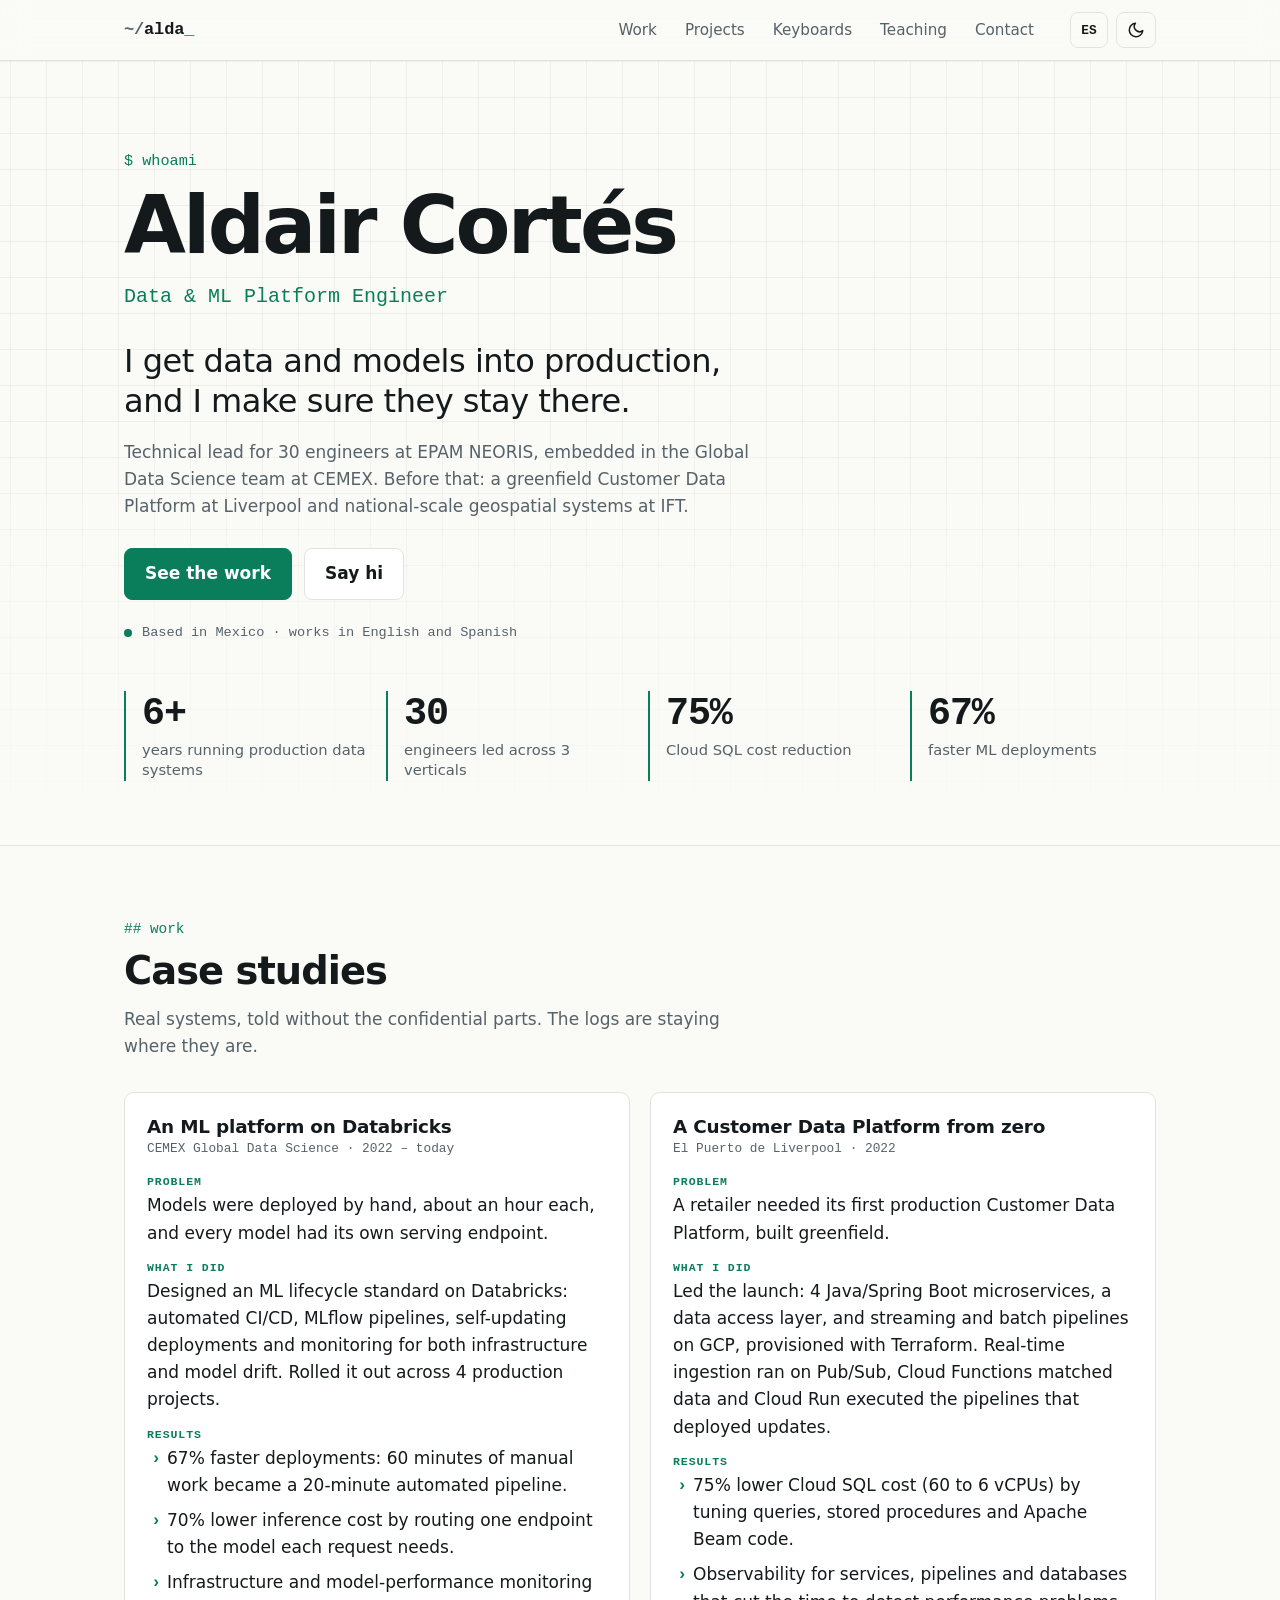
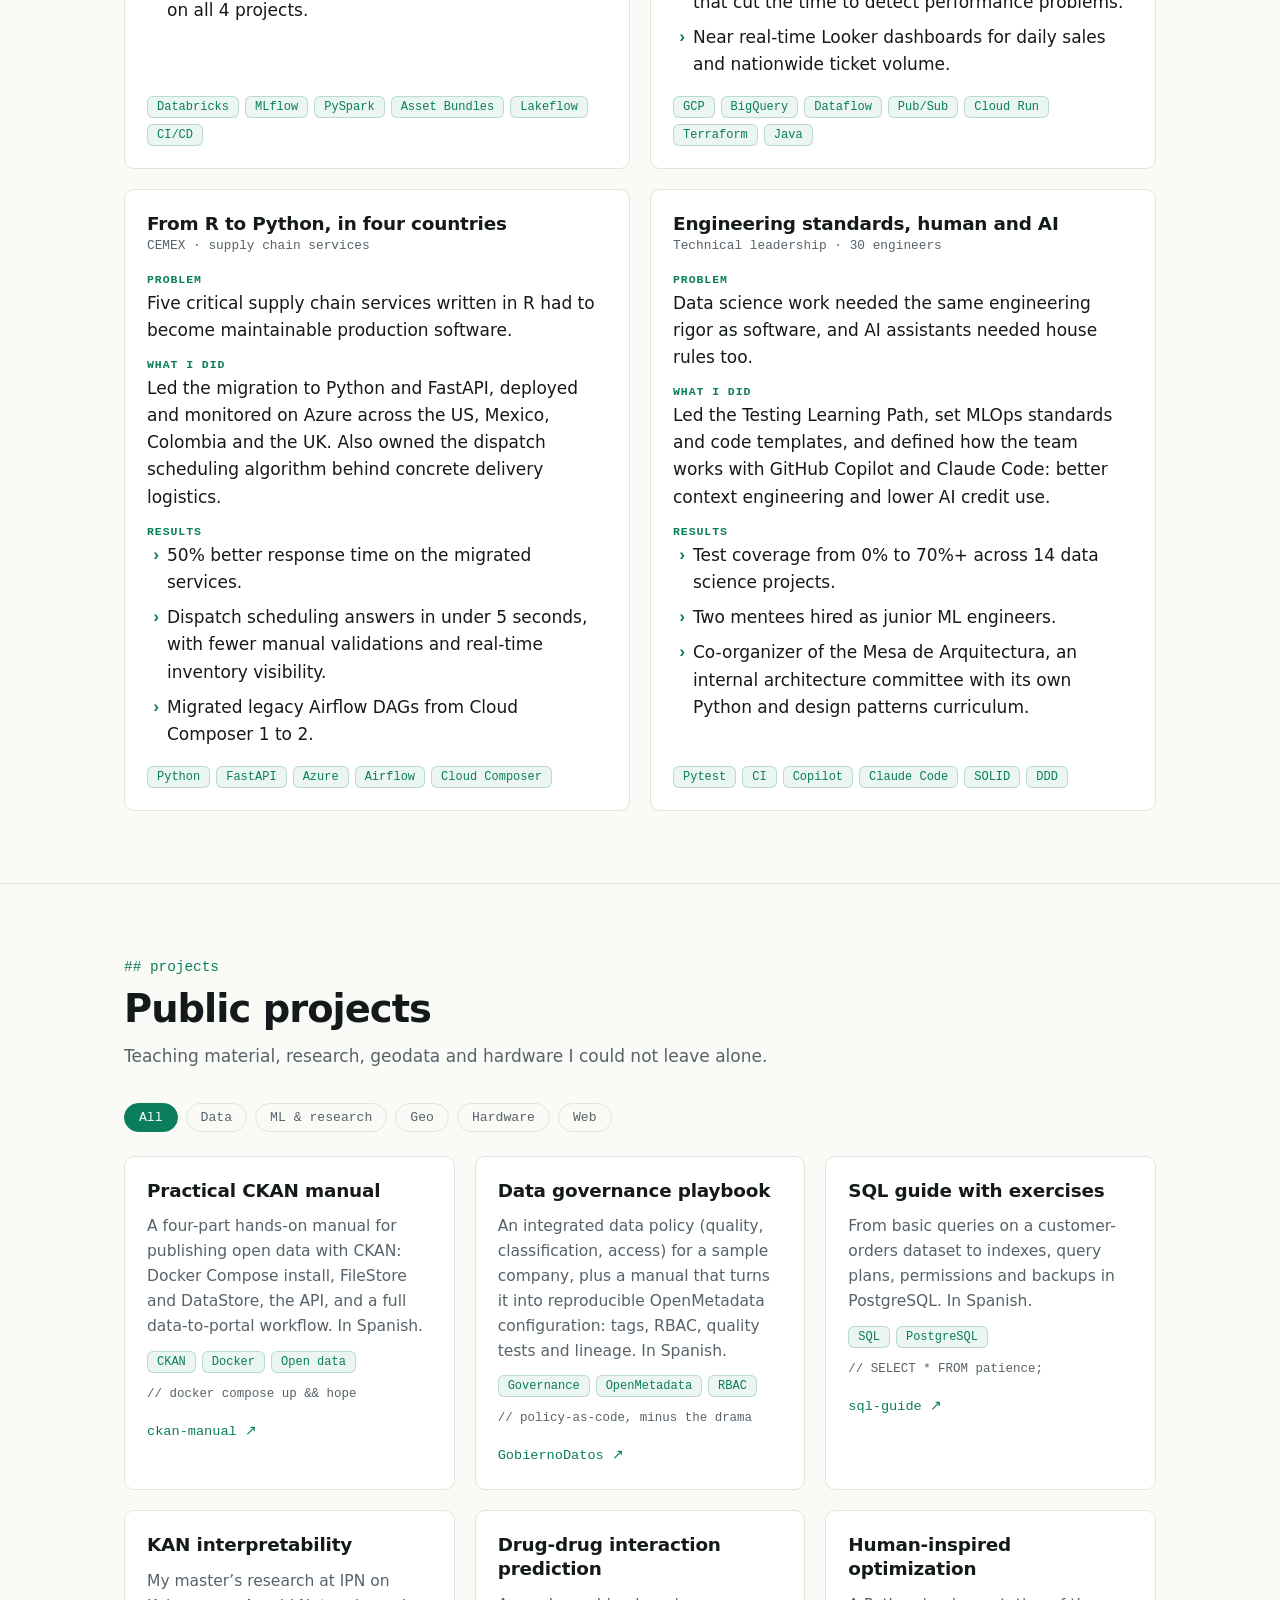
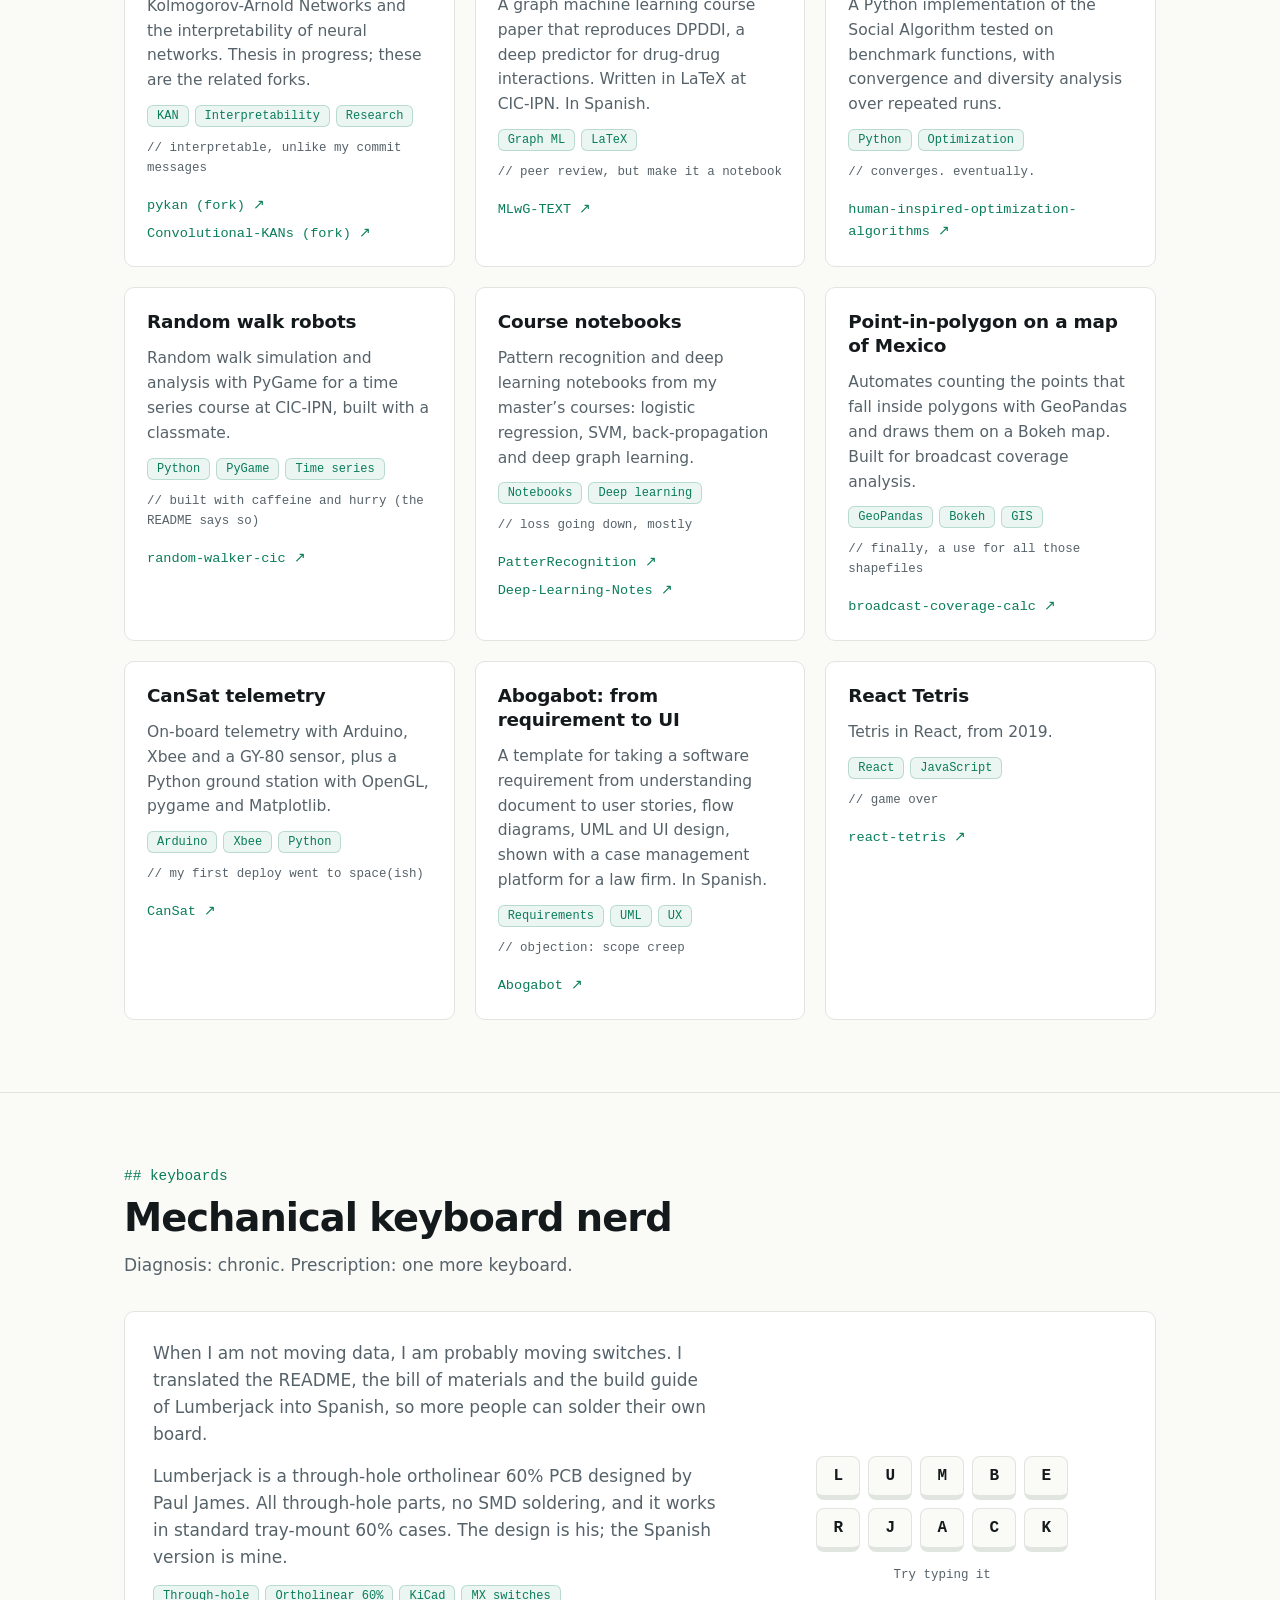
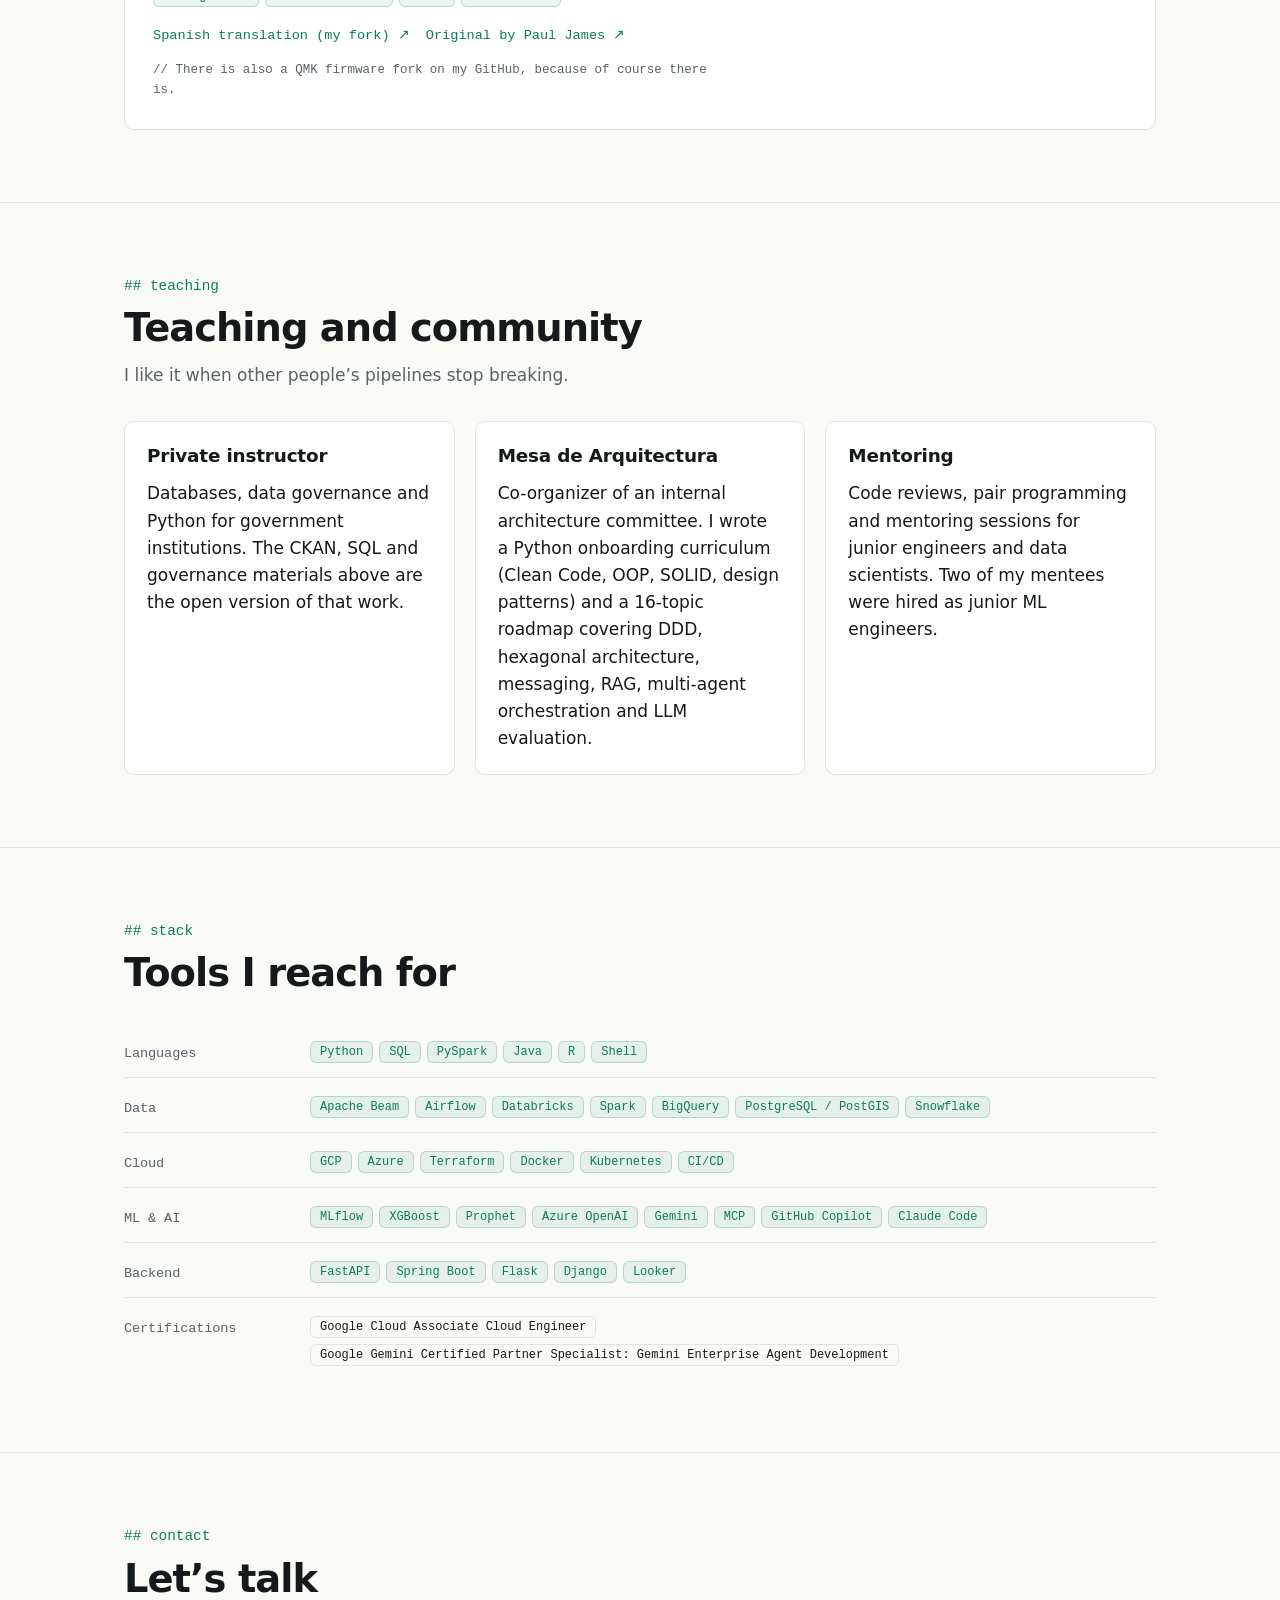
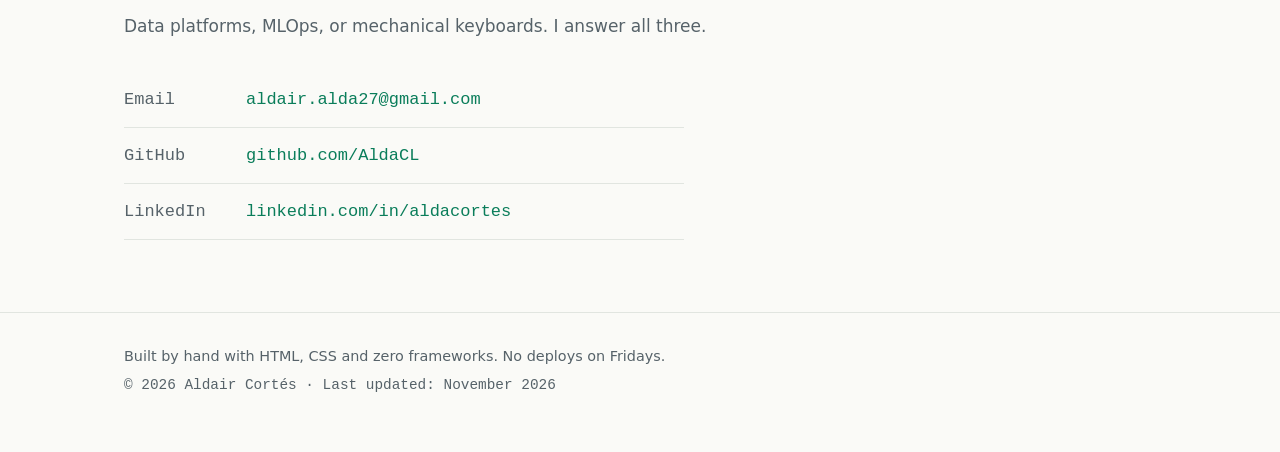
==== index.html @ d48ae384 "Add bilingual personal site (design A: clean terminal) Static EN/ES site generated by a zero-depende" ====
<!doctype html>
<html lang="en" data-theme="dark">
<head>
<meta charset="utf-8">
<meta name="viewport" content="width=device-width, initial-scale=1">
<title>Aldair Cortés — Data &amp; ML Platform Engineer</title>
<meta name="description" content="Data and ML platform engineer. Technical lead for 30 engineers. I build data pipelines and ML systems on GCP, Azure and Databricks, and I teach data governance, SQL and Python.">
<link rel="canonical" href="https://aldacl.github.io/">
<link rel="alternate" hreflang="en" href="https://aldacl.github.io/">
<link rel="alternate" hreflang="es" href="https://aldacl.github.io/es/">
<link rel="alternate" hreflang="x-default" href="https://aldacl.github.io/">
<meta property="og:type" content="website">
<meta property="og:title" content="Aldair Cortés — Data &amp; ML Platform Engineer">
<meta property="og:description" content="Data and ML platform engineer. Technical lead for 30 engineers. I build data pipelines and ML systems on GCP, Azure and Databricks, and I teach data governance, SQL and Python.">
<meta property="og:url" content="https://aldacl.github.io/">
<meta property="og:locale" content="en_US">
<meta property="og:locale:alternate" content="es_MX">
<meta name="twitter:card" content="summary">
<meta name="color-scheme" content="dark light">
<link rel="icon" href="assets/favicon.svg" type="image/svg+xml">
<script>(function(){try{var t=localStorage.getItem('theme');if(!t){t=matchMedia('(prefers-color-scheme: light)').matches?'light':'dark';}document.documentElement.setAttribute('data-theme',t);}catch(e){}})();</script>
<script>try{var s=localStorage.getItem('lang');var n=(navigator.languages&&navigator.languages[0])||navigator.language||'';if(!s&&/^es/i.test(n)&&!location.hash){location.replace('es/');}}catch(e){}</script>
<link rel="stylesheet" href="assets/styles.css">
<script type="application/ld+json">{"@context":"https://schema.org","@type":"Person","name":"Aldair Cortés","url":"https://aldacl.github.io/","jobTitle":"Data & ML Platform Engineer","sameAs":["https://github.com/AldaCL","https://linkedin.com/in/aldacortes"],"knowsAbout":["Data engineering","MLOps","Databricks","Google Cloud","Azure","Python","Data governance"]}</script>
</head>
<body>
<a class="skip" href="#main">Skip to content</a>
<header class="site-header">
  <div class="wrap bar">
    <a class="brand" href="#top" aria-label="Aldair Cortés"><span class="brand-path">~/</span>alda<span class="cursor" aria-hidden="true">_</span></a>
    <nav class="nav" aria-label="Main">
      <a href="#work">Work</a>
      <a href="#projects">Projects</a>
      <a href="#keyboards">Keyboards</a>
      <a href="#teaching">Teaching</a>
      <a href="#contact">Contact</a>
    </nav>
    <div class="controls">
      <a class="btn-ghost lang" href="es/" hreflang="es" lang="es" data-lang="es" title="Leer en español">ES</a>
      <button class="btn-ghost theme" type="button" aria-label="Toggle light / dark theme" title="Toggle light / dark theme">
        <svg class="i-sun" viewBox="0 0 24 24" width="18" height="18" aria-hidden="true"><circle cx="12" cy="12" r="4" fill="none" stroke="currentColor" stroke-width="2"/><path d="M12 2v2M12 20v2M4.9 4.9l1.4 1.4M17.7 17.7l1.4 1.4M2 12h2M20 12h2M4.9 19.1l1.4-1.4M17.7 6.3l1.4-1.4" stroke="currentColor" stroke-width="2" stroke-linecap="round"/></svg>
        <svg class="i-moon" viewBox="0 0 24 24" width="18" height="18" aria-hidden="true"><path d="M21 12.8A9 9 0 1 1 11.2 3a7 7 0 0 0 9.8 9.8z" fill="none" stroke="currentColor" stroke-width="2" stroke-linejoin="round"/></svg>
      </button>
    </div>
  </div>
</header>
<main id="main">
<section class="hero" id="top">
  <div class="wrap">
    <p class="kicker mono">$ whoami</p>
    <h1>Aldair Cortés</h1>
    <p class="role mono">Data &amp; ML Platform Engineer</p>
    <p class="lead">I get data and models into production, and I make sure they stay there.</p>
    <p class="sub">Technical lead for 30 engineers at EPAM NEORIS, embedded in the Global Data Science team at CEMEX. Before that: a greenfield Customer Data Platform at Liverpool and national-scale geospatial systems at IFT.</p>
    <div class="cta">
      <a class="btn primary" href="#work">See the work</a>
      <a class="btn" href="#contact">Say hi</a>
    </div>
    <p class="status mono"><span class="dot" aria-hidden="true"></span>Based in Mexico · works in English and Spanish</p>
    <div class="stats">
      <div class="stat"><strong>6+</strong><span>years running production data systems</span></div>
      <div class="stat"><strong>30</strong><span>engineers led across 3 verticals</span></div>
      <div class="stat"><strong>75%</strong><span>Cloud SQL cost reduction</span></div>
      <div class="stat"><strong>67%</strong><span>faster ML deployments</span></div>
    </div>
  </div>
</section>
<section class="section" id="work" aria-labelledby="work-title">
    <div class="wrap">
    <header class="section-head">
      <p class="label mono">## work</p>
      <h2 id="work-title">Case studies</h2>
      <p class="intro">Real systems, told without the confidential parts. The logs are staying where they are.</p>
    </header>
    <div class="grid cases">
      <article class="card case">
        <header><h3>An ML platform on Databricks</h3><p class="meta mono">CEMEX Global Data Science · 2022 – today</p></header>
        <dl>
          <dt>Problem</dt><dd>Models were deployed by hand, about an hour each, and every model had its own serving endpoint.</dd>
          <dt>What I did</dt><dd>Designed an ML lifecycle standard on Databricks: automated CI/CD, MLflow pipelines, self-updating deployments and monitoring for both infrastructure and model drift. Rolled it out across 4 production projects.</dd>
          <dt>Results</dt>
          <dd><ul class="results"><li>67% faster deployments: 60 minutes of manual work became a 20-minute automated pipeline.</li><li>70% lower inference cost by routing one endpoint to the model each request needs.</li><li>Infrastructure and model-performance monitoring on all 4 projects.</li></ul></dd>
        </dl>
        <ul class="chips "><li>Databricks</li><li>MLflow</li><li>PySpark</li><li>Asset Bundles</li><li>Lakeflow</li><li>CI/CD</li></ul>
      </article>
      <article class="card case">
        <header><h3>A Customer Data Platform from zero</h3><p class="meta mono">El Puerto de Liverpool · 2022</p></header>
        <dl>
          <dt>Problem</dt><dd>A retailer needed its first production Customer Data Platform, built greenfield.</dd>
          <dt>What I did</dt><dd>Led the launch: 4 Java/Spring Boot microservices, a data access layer, and streaming and batch pipelines on GCP, provisioned with Terraform. Real-time ingestion ran on Pub/Sub, Cloud Functions matched data and Cloud Run executed the pipelines that deployed updates.</dd>
          <dt>Results</dt>
          <dd><ul class="results"><li>75% lower Cloud SQL cost (60 to 6 vCPUs) by tuning queries, stored procedures and Apache Beam code.</li><li>Observability for services, pipelines and databases that cut the time to detect performance problems.</li><li>Near real-time Looker dashboards for daily sales and nationwide ticket volume.</li></ul></dd>
        </dl>
        <ul class="chips "><li>GCP</li><li>BigQuery</li><li>Dataflow</li><li>Pub/Sub</li><li>Cloud Run</li><li>Terraform</li><li>Java</li></ul>
      </article>
      <article class="card case">
        <header><h3>From R to Python, in four countries</h3><p class="meta mono">CEMEX · supply chain services</p></header>
        <dl>
          <dt>Problem</dt><dd>Five critical supply chain services written in R had to become maintainable production software.</dd>
          <dt>What I did</dt><dd>Led the migration to Python and FastAPI, deployed and monitored on Azure across the US, Mexico, Colombia and the UK. Also owned the dispatch scheduling algorithm behind concrete delivery logistics.</dd>
          <dt>Results</dt>
          <dd><ul class="results"><li>50% better response time on the migrated services.</li><li>Dispatch scheduling answers in under 5 seconds, with fewer manual validations and real-time inventory visibility.</li><li>Migrated legacy Airflow DAGs from Cloud Composer 1 to 2.</li></ul></dd>
        </dl>
        <ul class="chips "><li>Python</li><li>FastAPI</li><li>Azure</li><li>Airflow</li><li>Cloud Composer</li></ul>
      </article>
      <article class="card case">
        <header><h3>Engineering standards, human and AI</h3><p class="meta mono">Technical leadership · 30 engineers</p></header>
        <dl>
          <dt>Problem</dt><dd>Data science work needed the same engineering rigor as software, and AI assistants needed house rules too.</dd>
          <dt>What I did</dt><dd>Led the Testing Learning Path, set MLOps standards and code templates, and defined how the team works with GitHub Copilot and Claude Code: better context engineering and lower AI credit use.</dd>
          <dt>Results</dt>
          <dd><ul class="results"><li>Test coverage from 0% to 70%+ across 14 data science projects.</li><li>Two mentees hired as junior ML engineers.</li><li>Co-organizer of the Mesa de Arquitectura, an internal architecture committee with its own Python and design patterns curriculum.</li></ul></dd>
        </dl>
        <ul class="chips "><li>Pytest</li><li>CI</li><li>Copilot</li><li>Claude Code</li><li>SOLID</li><li>DDD</li></ul>
      </article>
    </div>
    </div>
  </section>
<section class="section" id="projects" aria-labelledby="projects-title">
    <div class="wrap">
    <header class="section-head">
      <p class="label mono">## projects</p>
      <h2 id="projects-title">Public projects</h2>
      <p class="intro">Teaching material, research, geodata and hardware I could not leave alone.</p>
    </header>
    <div class="filters" role="group" aria-label="Filter projects" hidden>
      <button type="button" class="filter" data-filter="all" aria-pressed="true">All</button>
      <button type="button" class="filter" data-filter="data" aria-pressed="false">Data</button>
      <button type="button" class="filter" data-filter="ml" aria-pressed="false">ML &amp; research</button>
      <button type="button" class="filter" data-filter="geo" aria-pressed="false">Geo</button>
      <button type="button" class="filter" data-filter="hw" aria-pressed="false">Hardware</button>
      <button type="button" class="filter" data-filter="web" aria-pressed="false">Web</button>
    </div>
    <div class="grid projects">
      <article class="card project" data-tags="data">
        <h3>Practical CKAN manual</h3>
        <p>A four-part hands-on manual for publishing open data with CKAN: Docker Compose install, FileStore and DataStore, the API, and a full data-to-portal workflow. In Spanish.</p>
        <ul class="chips "><li>CKAN</li><li>Docker</li><li>Open data</li></ul>
        <p class="note mono">// docker compose up &amp;&amp; hope</p>
        <p class="links mono"><a href="https://github.com/AldaCL/ckan-manual" target="_blank" rel="noopener noreferrer">ckan-manual<span aria-hidden="true"> ↗</span></a></p>
      </article>
      <article class="card project" data-tags="data">
        <h3>Data governance playbook</h3>
        <p>An integrated data policy (quality, classification, access) for a sample company, plus a manual that turns it into reproducible OpenMetadata configuration: tags, RBAC, quality tests and lineage. In Spanish.</p>
        <ul class="chips "><li>Governance</li><li>OpenMetadata</li><li>RBAC</li></ul>
        <p class="note mono">// policy-as-code, minus the drama</p>
        <p class="links mono"><a href="https://github.com/AldaCL/GobiernoDatos" target="_blank" rel="noopener noreferrer">GobiernoDatos<span aria-hidden="true"> ↗</span></a></p>
      </article>
      <article class="card project" data-tags="data">
        <h3>SQL guide with exercises</h3>
        <p>From basic queries on a customer-orders dataset to indexes, query plans, permissions and backups in PostgreSQL. In Spanish.</p>
        <ul class="chips "><li>SQL</li><li>PostgreSQL</li></ul>
        <p class="note mono">// SELECT * FROM patience;</p>
        <p class="links mono"><a href="https://github.com/AldaCL/sql-guide" target="_blank" rel="noopener noreferrer">sql-guide<span aria-hidden="true"> ↗</span></a></p>
      </article>
      <article class="card project" data-tags="ml">
        <h3>KAN interpretability</h3>
        <p>My master’s research at IPN on Kolmogorov-Arnold Networks and the interpretability of neural networks. Thesis in progress; these are the related forks.</p>
        <ul class="chips "><li>KAN</li><li>Interpretability</li><li>Research</li></ul>
        <p class="note mono">// interpretable, unlike my commit messages</p>
        <p class="links mono"><a href="https://github.com/AldaCL/pykan" target="_blank" rel="noopener noreferrer">pykan (fork)<span aria-hidden="true"> ↗</span></a><a href="https://github.com/AldaCL/Convolutional-KANs" target="_blank" rel="noopener noreferrer">Convolutional-KANs (fork)<span aria-hidden="true"> ↗</span></a></p>
      </article>
      <article class="card project" data-tags="ml">
        <h3>Drug-drug interaction prediction</h3>
        <p>A graph machine learning course paper that reproduces DPDDI, a deep predictor for drug-drug interactions. Written in LaTeX at CIC-IPN. In Spanish.</p>
        <ul class="chips "><li>Graph ML</li><li>LaTeX</li></ul>
        <p class="note mono">// peer review, but make it a notebook</p>
        <p class="links mono"><a href="https://github.com/AldaCL/MLwG-TEXT" target="_blank" rel="noopener noreferrer">MLwG-TEXT<span aria-hidden="true"> ↗</span></a></p>
      </article>
      <article class="card project" data-tags="ml">
        <h3>Human-inspired optimization</h3>
        <p>A Python implementation of the Social Algorithm tested on benchmark functions, with convergence and diversity analysis over repeated runs.</p>
        <ul class="chips "><li>Python</li><li>Optimization</li></ul>
        <p class="note mono">// converges. eventually.</p>
        <p class="links mono"><a href="https://github.com/AldaCL/human-inspired-optimization-algorithms" target="_blank" rel="noopener noreferrer">human-inspired-optimization-algorithms<span aria-hidden="true"> ↗</span></a></p>
      </article>
      <article class="card project" data-tags="ml">
        <h3>Random walk robots</h3>
        <p>Random walk simulation and analysis with PyGame for a time series course at CIC-IPN, built with a classmate.</p>
        <ul class="chips "><li>Python</li><li>PyGame</li><li>Time series</li></ul>
        <p class="note mono">// built with caffeine and hurry (the README says so)</p>
        <p class="links mono"><a href="https://github.com/AldaCL/random-walker-cic" target="_blank" rel="noopener noreferrer">random-walker-cic<span aria-hidden="true"> ↗</span></a></p>
      </article>
      <article class="card project" data-tags="ml">
        <h3>Course notebooks</h3>
        <p>Pattern recognition and deep learning notebooks from my master’s courses: logistic regression, SVM, back-propagation and deep graph learning.</p>
        <ul class="chips "><li>Notebooks</li><li>Deep learning</li></ul>
        <p class="note mono">// loss going down, mostly</p>
        <p class="links mono"><a href="https://github.com/AldaCL/PatterRecognition" target="_blank" rel="noopener noreferrer">PatterRecognition<span aria-hidden="true"> ↗</span></a><a href="https://github.com/AldaCL/Deep-Learning-Notes" target="_blank" rel="noopener noreferrer">Deep-Learning-Notes<span aria-hidden="true"> ↗</span></a></p>
      </article>
      <article class="card project" data-tags="geo">
        <h3>Point-in-polygon on a map of Mexico</h3>
        <p>Automates counting the points that fall inside polygons with GeoPandas and draws them on a Bokeh map. Built for broadcast coverage analysis.</p>
        <ul class="chips "><li>GeoPandas</li><li>Bokeh</li><li>GIS</li></ul>
        <p class="note mono">// finally, a use for all those shapefiles</p>
        <p class="links mono"><a href="https://github.com/AldaCL/broadcast-coverage-calc" target="_blank" rel="noopener noreferrer">broadcast-coverage-calc<span aria-hidden="true"> ↗</span></a></p>
      </article>
      <article class="card project" data-tags="hw">
        <h3>CanSat telemetry</h3>
        <p>On-board telemetry with Arduino, Xbee and a GY-80 sensor, plus a Python ground station with OpenGL, pygame and Matplotlib.</p>
        <ul class="chips "><li>Arduino</li><li>Xbee</li><li>Python</li></ul>
        <p class="note mono">// my first deploy went to space(ish)</p>
        <p class="links mono"><a href="https://github.com/AldaCL/CanSat" target="_blank" rel="noopener noreferrer">CanSat<span aria-hidden="true"> ↗</span></a></p>
      </article>
      <article class="card project" data-tags="web">
        <h3>Abogabot: from requirement to UI</h3>
        <p>A template for taking a software requirement from understanding document to user stories, flow diagrams, UML and UI design, shown with a case management platform for a law firm. In Spanish.</p>
        <ul class="chips "><li>Requirements</li><li>UML</li><li>UX</li></ul>
        <p class="note mono">// objection: scope creep</p>
        <p class="links mono"><a href="https://github.com/AldaCL/Abogabot" target="_blank" rel="noopener noreferrer">Abogabot<span aria-hidden="true"> ↗</span></a></p>
      </article>
      <article class="card project" data-tags="web">
        <h3>React Tetris</h3>
        <p>Tetris in React, from 2019.</p>
        <ul class="chips "><li>React</li><li>JavaScript</li></ul>
        <p class="note mono">// game over</p>
        <p class="links mono"><a href="https://github.com/AldaCL/react-tetris" target="_blank" rel="noopener noreferrer">react-tetris<span aria-hidden="true"> ↗</span></a></p>
      </article>
    </div>
    </div>
  </section>
<section class="section" id="keyboards" aria-labelledby="keyboards-title">
    <div class="wrap">
    <header class="section-head">
      <p class="label mono">## keyboards</p>
      <h2 id="keyboards-title">Mechanical keyboard nerd</h2>
      <p class="intro">Diagnosis: chronic. Prescription: one more keyboard.</p>
    </header>
    <div class="card kb">
      <div class="kb-text">
        <p>When I am not moving data, I am probably moving switches. I translated the README, the bill of materials and the build guide of Lumberjack into Spanish, so more people can solder their own board.</p>
        <p>Lumberjack is a through-hole ortholinear 60% PCB designed by Paul James. All through-hole parts, no SMD soldering, and it works in standard tray-mount 60% cases. The design is his; the Spanish version is mine.</p>
        <ul class="chips "><li>Through-hole</li><li>Ortholinear 60%</li><li>KiCad</li><li>MX switches</li></ul>
        <p class="links mono"><a href="https://github.com/AldaCL/lumberjack-keyboard" target="_blank" rel="noopener noreferrer">Spanish translation (my fork)<span aria-hidden="true"> ↗</span></a><a href="https://github.com/peej/lumberjack-keyboard" target="_blank" rel="noopener noreferrer">Original by Paul James<span aria-hidden="true"> ↗</span></a></p>
        <p class="note mono">// There is also a QMK firmware fork on my GitHub, because of course there is.</p>
      </div>
      <div class="kb-keys" aria-hidden="true">
        <div class="keycaps"><span class="keycap" data-key="L">L</span><span class="keycap" data-key="U">U</span><span class="keycap" data-key="M">M</span><span class="keycap" data-key="B">B</span><span class="keycap" data-key="E">E</span><span class="keycap" data-key="R">R</span><span class="keycap" data-key="J">J</span><span class="keycap" data-key="A">A</span><span class="keycap" data-key="C">C</span><span class="keycap" data-key="K">K</span></div>
        <p class="hint mono">Try typing it</p>
      </div>
    </div>
    </div>
  </section>
<section class="section" id="teaching" aria-labelledby="teaching-title">
    <div class="wrap">
    <header class="section-head">
      <p class="label mono">## teaching</p>
      <h2 id="teaching-title">Teaching and community</h2>
      <p class="intro">I like it when other people’s pipelines stop breaking.</p>
    </header>
    <div class="grid three">
      <article class="card"><h3>Private instructor</h3><p>Databases, data governance and Python for government institutions. The CKAN, SQL and governance materials above are the open version of that work.</p></article>
      <article class="card"><h3>Mesa de Arquitectura</h3><p>Co-organizer of an internal architecture committee. I wrote a Python onboarding curriculum (Clean Code, OOP, SOLID, design patterns) and a 16-topic roadmap covering DDD, hexagonal architecture, messaging, RAG, multi-agent orchestration and LLM evaluation.</p></article>
      <article class="card"><h3>Mentoring</h3><p>Code reviews, pair programming and mentoring sessions for junior engineers and data scientists. Two of my mentees were hired as junior ML engineers.</p></article>
    </div>
    </div>
  </section>
<section class="section" id="stack" aria-labelledby="stack-title">
    <div class="wrap">
    <header class="section-head">
      <p class="label mono">## stack</p>
      <h2 id="stack-title">Tools I reach for</h2>
    </header>
    <div class="stack">
      <div class="stack-row"><h3 class="mono">Languages</h3><ul class="chips "><li>Python</li><li>SQL</li><li>PySpark</li><li>Java</li><li>R</li><li>Shell</li></ul></div>
      <div class="stack-row"><h3 class="mono">Data</h3><ul class="chips "><li>Apache Beam</li><li>Airflow</li><li>Databricks</li><li>Spark</li><li>BigQuery</li><li>PostgreSQL / PostGIS</li><li>Snowflake</li></ul></div>
      <div class="stack-row"><h3 class="mono">Cloud</h3><ul class="chips "><li>GCP</li><li>Azure</li><li>Terraform</li><li>Docker</li><li>Kubernetes</li><li>CI/CD</li></ul></div>
      <div class="stack-row"><h3 class="mono">ML &amp; AI</h3><ul class="chips "><li>MLflow</li><li>XGBoost</li><li>Prophet</li><li>Azure OpenAI</li><li>Gemini</li><li>MCP</li><li>GitHub Copilot</li><li>Claude Code</li></ul></div>
      <div class="stack-row"><h3 class="mono">Backend</h3><ul class="chips "><li>FastAPI</li><li>Spring Boot</li><li>Flask</li><li>Django</li><li>Looker</li></ul></div>
      <div class="stack-row"><h3 class="mono">Certifications</h3><ul class="chips certs"><li>Google Cloud Associate Cloud Engineer</li><li>Google Gemini Certified Partner Specialist: Gemini Enterprise Agent Development</li></ul></div>
    </div>
    </div>
  </section>
<section class="section contact" id="contact" aria-labelledby="contact-title">
    <div class="wrap">
    <header class="section-head">
      <p class="label mono">## contact</p>
      <h2 id="contact-title">Let’s talk</h2>
      <p class="intro">Data platforms, MLOps, or mechanical keyboards. I answer all three.</p>
    </header>
    <ul class="contact-list mono">
      <li><span>Email</span><a href="mailto:aldair.alda27@gmail.com">aldair.alda27@gmail.com</a></li>
      <li><span>GitHub</span><a href="https://github.com/AldaCL" target="_blank" rel="noopener noreferrer">github.com/AldaCL</a></li>
      <li><span>LinkedIn</span><a href="https://linkedin.com/in/aldacortes" target="_blank" rel="noopener noreferrer">linkedin.com/in/aldacortes</a></li>
    </ul>
    </div>
  </section>
</main>
<footer class="site-footer">
  <div class="wrap">
    <p>Built by hand with HTML, CSS and zero frameworks. No deploys on Fridays.</p>
    <p class="mono">© 2026 Aldair Cortés · Last updated: November 2026</p>
  </div>
</footer>
<script src="assets/main.js" defer></script>
</body>
</html>
---- assets/styles.css ----
/* Design A — clean terminal. System fonts only: no external requests, fast and private. */
:root {
  --mono: ui-monospace, "SF Mono", "JetBrains Mono", Menlo, Consolas, "Liberation Mono", monospace;
  --sans: system-ui, -apple-system, "Segoe UI", Inter, Roboto, "Helvetica Neue", Arial, sans-serif;
  --radius: 10px;
  --maxw: 1080px;
}

:root[data-theme="dark"] {
  --bg: #0b0f10;
  --bg-elev: #11171a;
  --fg: #e7edf0;
  --muted: #93a1a8;
  --line: #1f2a2f;
  --accent: #3ddc97;
  --accent-fg: #06130d;
  --accent-soft: rgba(61, 220, 151, 0.1);
  --grid: rgba(255, 255, 255, 0.035);
  color-scheme: dark;
}

:root[data-theme="light"] {
  --bg: #fafaf7;
  --bg-elev: #ffffff;
  --fg: #14191c;
  --muted: #566269;
  --line: #e1e5e0;
  --accent: #0a7d5a;
  --accent-fg: #ffffff;
  --accent-soft: rgba(10, 125, 90, 0.08);
  --grid: rgba(20, 25, 28, 0.05);
  color-scheme: light;
}

*, *::before, *::after { box-sizing: border-box; }
html { scroll-behavior: smooth; scroll-padding-top: 84px; }
body {
  margin: 0;
  background: var(--bg);
  color: var(--fg);
  font-family: var(--sans);
  font-size: 1.0625rem;
  line-height: 1.6;
  -webkit-font-smoothing: antialiased;
  text-rendering: optimizeLegibility;
}
img, svg { max-width: 100%; }
a { color: inherit; }
.mono { font-family: var(--mono); }
.wrap { width: 100%; max-width: var(--maxw); margin-inline: auto; padding-inline: 24px; }

:focus-visible { outline: 2px solid var(--accent); outline-offset: 3px; border-radius: 4px; }

.skip {
  position: absolute; left: 12px; top: -48px; z-index: 100;
  background: var(--accent); color: var(--accent-fg);
  padding: 8px 14px; border-radius: 6px; font-weight: 600; text-decoration: none;
}
.skip:focus { top: 12px; }

/* Header */
.site-header {
  position: sticky; top: 0; z-index: 50;
  background: color-mix(in srgb, var(--bg) 82%, transparent);
  backdrop-filter: saturate(160%) blur(12px);
  -webkit-backdrop-filter: saturate(160%) blur(12px);
  border-bottom: 1px solid var(--line);
}
.bar { display: flex; align-items: center; gap: 24px; min-height: 60px; flex-wrap: wrap; }
.brand { font-family: var(--mono); font-weight: 700; text-decoration: none; letter-spacing: -0.01em; }
.brand-path { color: var(--muted); }
.cursor { color: var(--accent); animation: blink 1.1s steps(2, start) infinite; }
@keyframes blink { to { visibility: hidden; } }
.nav { display: flex; gap: 4px; margin-left: auto; font-size: 0.95rem; }
.nav a {
  text-decoration: none; color: var(--muted);
  padding: 6px 12px; border-radius: 6px;
}
.nav a:hover { color: var(--fg); background: var(--accent-soft); }
.controls { display: flex; gap: 8px; align-items: center; }
.btn-ghost {
  display: inline-flex; align-items: center; justify-content: center;
  min-width: 38px; height: 36px; padding: 0 10px;
  border: 1px solid var(--line); border-radius: 8px;
  background: transparent; color: var(--fg);
  font: 600 0.8rem var(--mono); text-decoration: none; cursor: pointer;
}
.btn-ghost:hover { border-color: var(--accent); color: var(--accent); }
:root[data-theme="dark"] .i-moon, :root[data-theme="light"] .i-sun { display: none; }

/* Hero */
.hero { position: relative; padding: 88px 0 64px; }
/* The grid lives on a pseudo-element so its fade-out mask never dims the text */
.hero::before {
  content: "";
  position: absolute; inset: 0; z-index: 0; pointer-events: none;
  background-image:
    linear-gradient(var(--grid) 1px, transparent 1px),
    linear-gradient(90deg, var(--grid) 1px, transparent 1px);
  background-size: 36px 36px;
  background-position: center top;
  -webkit-mask-image: linear-gradient(to bottom, #000 40%, transparent 100%);
  mask-image: linear-gradient(to bottom, #000 40%, transparent 100%);
}
.hero .wrap { position: relative; z-index: 1; }
.kicker { color: var(--accent); margin: 0 0 12px; font-size: 0.95rem; }
h1 {
  margin: 0; font-size: clamp(2.8rem, 8vw, 5rem);
  line-height: 1.02; letter-spacing: -0.035em; font-weight: 700;
}
.role { margin: 14px 0 0; color: var(--accent); font-size: clamp(1rem, 2.2vw, 1.25rem); }
.lead {
  margin: 28px 0 0; max-width: 30ch;
  font-size: clamp(1.4rem, 3.2vw, 2rem); line-height: 1.25; letter-spacing: -0.015em; font-weight: 500;
}
.sub { margin: 18px 0 0; max-width: 62ch; color: var(--muted); }
.cta { display: flex; flex-wrap: wrap; gap: 12px; margin-top: 28px; }
.btn {
  display: inline-flex; align-items: center; padding: 11px 20px;
  border: 1px solid var(--line); border-radius: 8px;
  font-weight: 600; text-decoration: none; background: var(--bg-elev);
}
.btn:hover { border-color: var(--accent); }
.btn.primary { background: var(--accent); border-color: var(--accent); color: var(--accent-fg); }
.btn.primary:hover { filter: brightness(1.08); }
.status { margin: 22px 0 0; color: var(--muted); font-size: 0.85rem; display: flex; align-items: center; gap: 10px; }
.dot { width: 8px; height: 8px; border-radius: 50%; background: var(--accent); box-shadow: 0 0 0 0 var(--accent); animation: pulse 2.4s infinite; }
@keyframes pulse { 70% { box-shadow: 0 0 0 8px transparent; } 100% { box-shadow: 0 0 0 0 transparent; } }

.stats { display: grid; grid-template-columns: repeat(4, 1fr); gap: 16px; margin-top: 48px; }
.stat { border-left: 2px solid var(--accent); padding: 2px 0 2px 16px; }
.stat strong { display: block; font: 700 clamp(1.8rem, 4vw, 2.4rem) var(--mono); letter-spacing: -0.03em; line-height: 1.1; }
.stat span { color: var(--muted); font-size: 0.92rem; line-height: 1.35; display: block; margin-top: 4px; }

/* Sections */
.section { padding: 72px 0; border-top: 1px solid var(--line); }
.section-head { margin-bottom: 32px; }
.label { color: var(--accent); font-size: 0.9rem; margin: 0 0 8px; }
h2 { margin: 0; font-size: clamp(1.75rem, 3.6vw, 2.4rem); letter-spacing: -0.025em; line-height: 1.15; }
.intro { margin: 12px 0 0; color: var(--muted); max-width: 60ch; }
h3 { margin: 0; font-size: 1.15rem; letter-spacing: -0.01em; line-height: 1.3; }

.grid { display: grid; gap: 20px; }
.cases { grid-template-columns: repeat(2, 1fr); }
.projects { grid-template-columns: repeat(auto-fill, minmax(300px, 1fr)); }
.three { grid-template-columns: repeat(3, 1fr); }

.card {
  background: var(--bg-elev); border: 1px solid var(--line); border-radius: var(--radius);
  padding: 22px; display: flex; flex-direction: column; gap: 12px;
  transition: border-color 0.15s ease, transform 0.15s ease;
}
.card:hover { border-color: color-mix(in srgb, var(--accent) 60%, var(--line)); }
.card p { margin: 0; }
.meta { color: var(--muted); font-size: 0.8rem; margin: 4px 0 0; }

.case dl { margin: 4px 0 0; display: grid; gap: 4px; }
.case dt { font: 600 0.72rem var(--mono); text-transform: uppercase; letter-spacing: 0.08em; color: var(--accent); margin-top: 10px; }
.case dt:first-child { margin-top: 0; }
.case dd { margin: 0; }
.results { margin: 0; padding: 0; list-style: none; display: grid; gap: 8px; }
.results li { position: relative; padding-left: 20px; }
.results li::before { content: "›"; position: absolute; left: 4px; color: var(--accent); font-family: var(--mono); font-weight: 700; }
.case .chips { margin-top: auto; padding-top: 6px; }

.chips { display: flex; flex-wrap: wrap; gap: 6px; margin: 0; padding: 0; list-style: none; }
.chips li {
  font: 500 0.75rem var(--mono); color: var(--accent);
  background: var(--accent-soft); border: 1px solid color-mix(in srgb, var(--accent) 22%, transparent);
  padding: 3px 9px; border-radius: 6px;
}
.chips.certs li { color: var(--fg); background: transparent; border-color: var(--line); }

.project p:not(.note):not(.links) { color: var(--muted); font-size: 0.97rem; }
.note { font-size: 0.78rem; color: var(--muted); }
.links { display: flex; flex-wrap: wrap; gap: 6px 16px; margin-top: auto; padding-top: 4px; font-size: 0.85rem; }
.links a { color: var(--accent); text-decoration: none; }
.links a:hover { text-decoration: underline; text-underline-offset: 3px; }

.filters { display: flex; flex-wrap: wrap; gap: 8px; margin-bottom: 24px; }
.filters[hidden] { display: none; }
.filter {
  font: 500 0.82rem var(--mono); color: var(--muted); background: transparent;
  border: 1px solid var(--line); border-radius: 999px; padding: 6px 14px; cursor: pointer;
}
.filter:hover { color: var(--fg); border-color: var(--accent); }
.filter[aria-pressed="true"] { background: var(--accent); border-color: var(--accent); color: var(--accent-fg); }
.project[hidden] { display: none; }

/* Keyboards */
.kb { flex-direction: row; gap: 40px; align-items: center; padding: 28px; }
.kb-text { flex: 1 1 56%; display: grid; gap: 14px; }
.kb-text p { color: var(--muted); }
.kb-text .links, .kb-text .note { margin-top: 0; }
.kb-keys { flex: 1 1 36%; display: grid; justify-items: center; gap: 14px; }
.keycaps { display: flex; flex-wrap: wrap; gap: 8px; justify-content: center; max-width: 292px; }
.keycap {
  width: 44px; height: 44px; display: grid; place-items: center;
  font: 700 1rem var(--mono); color: var(--fg);
  background: var(--bg); border: 1px solid var(--line); border-bottom-width: 5px; border-radius: 8px;
  user-select: none; cursor: pointer; transition: transform 0.05s ease, border-bottom-width 0.05s ease;
}
.keycap.pressed {
  transform: translateY(4px); border-bottom-width: 1px;
  background: var(--accent-soft); color: var(--accent); border-color: var(--accent);
}
.hint { color: var(--muted); font-size: 0.78rem; margin: 0; }

/* Stack */
.stack { display: grid; gap: 4px; }
.stack-row { display: grid; grid-template-columns: 170px 1fr; gap: 16px; align-items: start; padding: 14px 0; border-bottom: 1px solid var(--line); }
.stack-row:last-child { border-bottom: 0; }
.stack-row h3 { font-size: 0.85rem; color: var(--muted); font-weight: 500; padding-top: 4px; }

/* Contact */
.contact-list { list-style: none; margin: 0; padding: 0; display: grid; gap: 0; max-width: 560px; }
.contact-list li { display: grid; grid-template-columns: 110px 1fr; gap: 12px; padding: 14px 0; border-bottom: 1px solid var(--line); }
.contact-list span { color: var(--muted); }
.contact-list a { color: var(--accent); text-decoration: none; word-break: break-all; }
.contact-list a:hover { text-decoration: underline; text-underline-offset: 3px; }

/* Footer */
.site-footer { border-top: 1px solid var(--line); padding: 32px 0 48px; color: var(--muted); font-size: 0.9rem; }
.site-footer p { margin: 0 0 6px; }

/* 404 */
.page-404 .wrap { padding-block: 72px; }
.page-404 h1 { font-size: clamp(2rem, 6vw, 3.2rem); }
.page-404 .lead { max-width: 40ch; font-size: 1.2rem; font-weight: 400; color: var(--muted); }
.sep { border: 0; border-top: 1px solid var(--line); margin: 56px 0; }

@media (max-width: 900px) {
  .cases, .three { grid-template-columns: 1fr; }
  .stats { grid-template-columns: repeat(2, 1fr); }
  .kb { flex-direction: column; align-items: stretch; gap: 28px; }
}
@media (max-width: 760px) {
  .bar { gap: 10px 16px; padding-block: 10px; }
  .controls { margin-left: auto; }
  .nav { order: 3; width: 100%; margin-left: -12px; overflow-x: auto; scrollbar-width: none; }
  .nav::-webkit-scrollbar { display: none; }
  .hero { padding-top: 56px; }
  .section { padding: 56px 0; }
  .stack-row { grid-template-columns: 1fr; gap: 8px; }
  .contact-list li { grid-template-columns: 90px 1fr; }
}
@media (prefers-reduced-motion: reduce) {
  html { scroll-behavior: auto; }
  .cursor, .dot { animation: none; }
  .keycap { transition: none; }
}
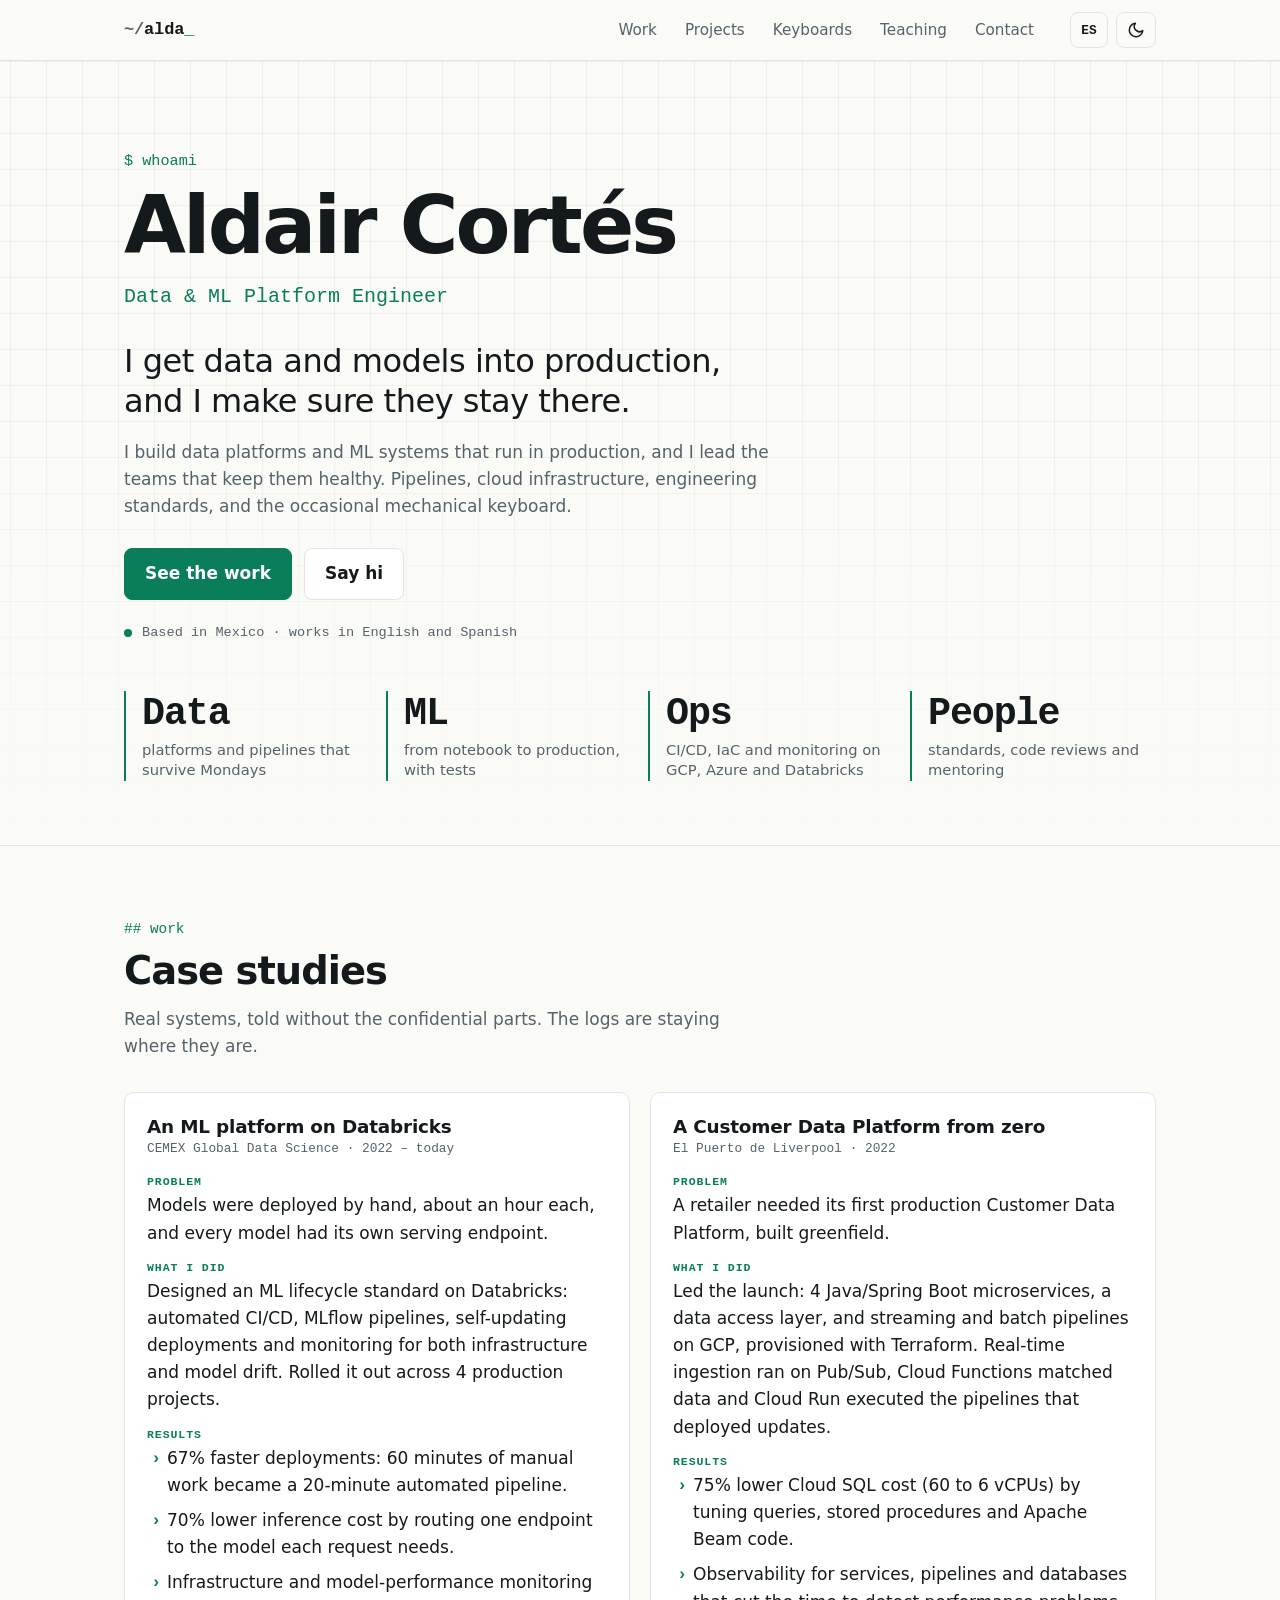
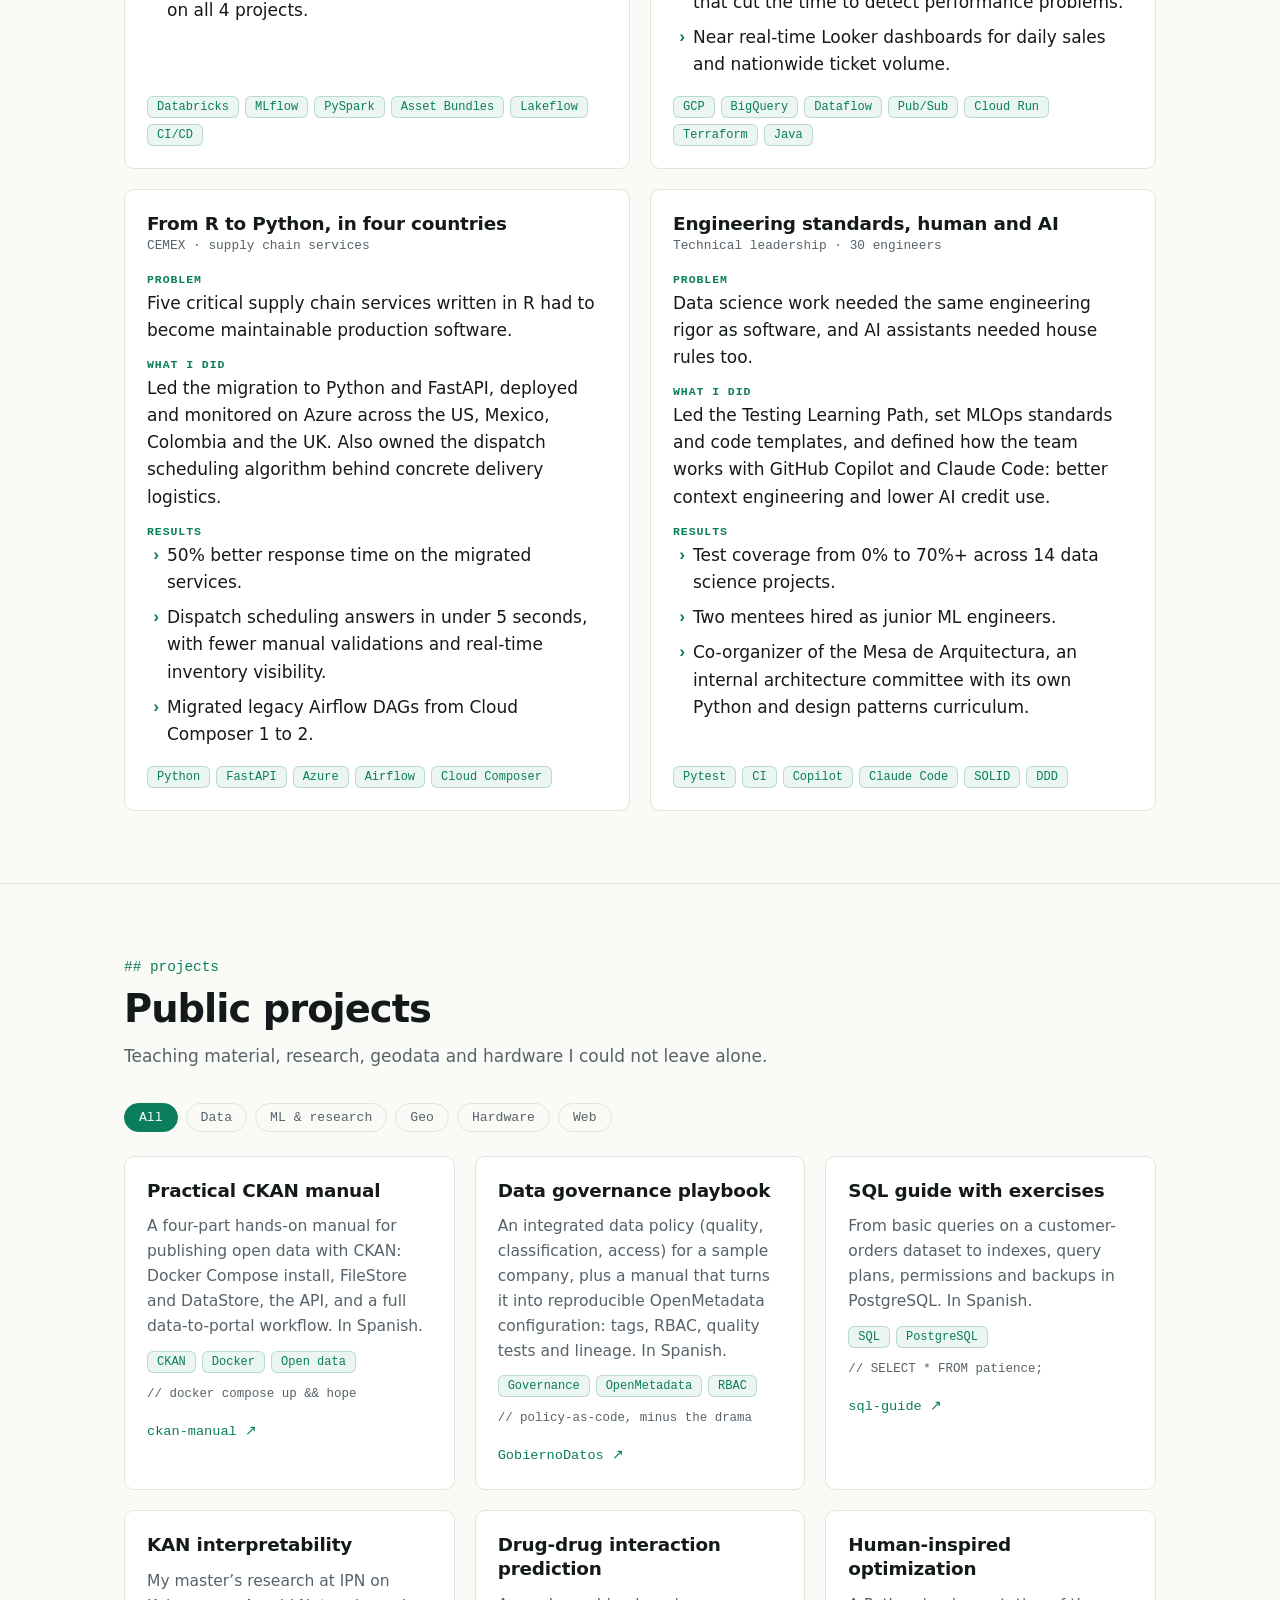
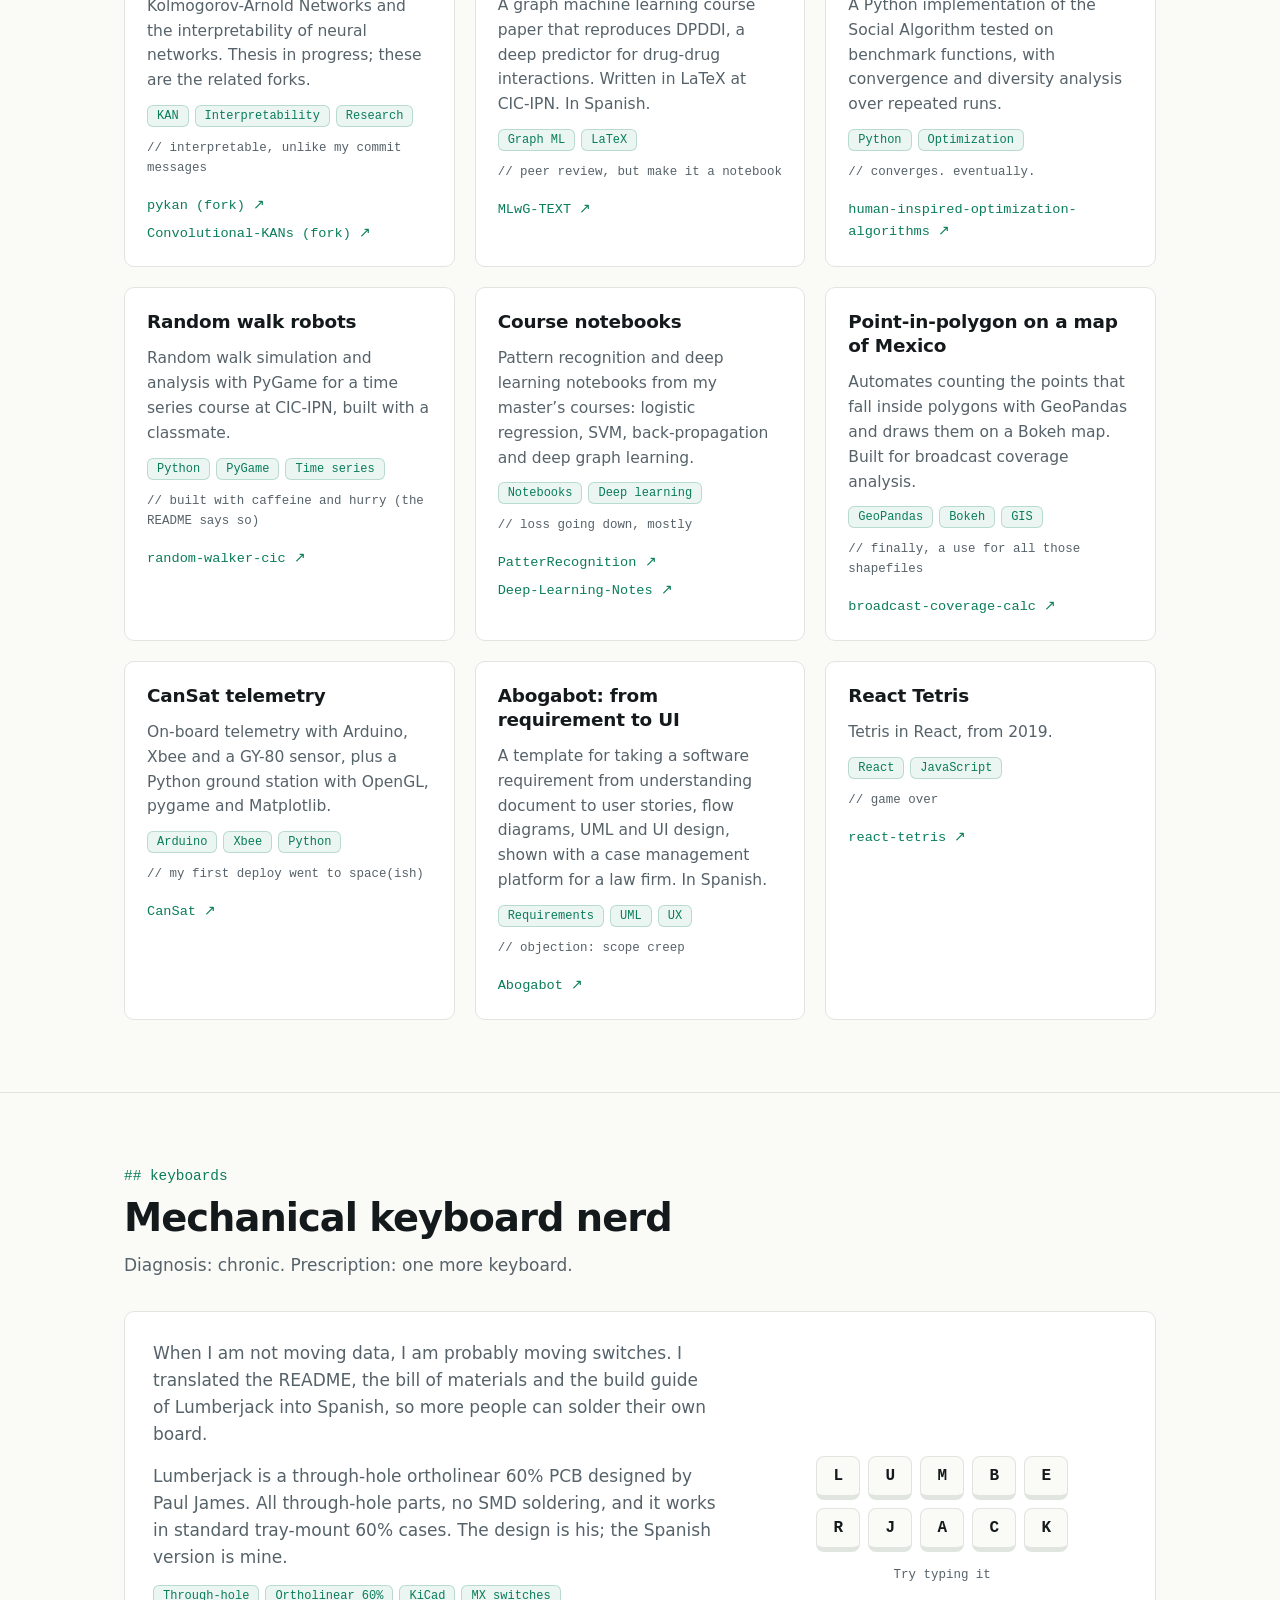
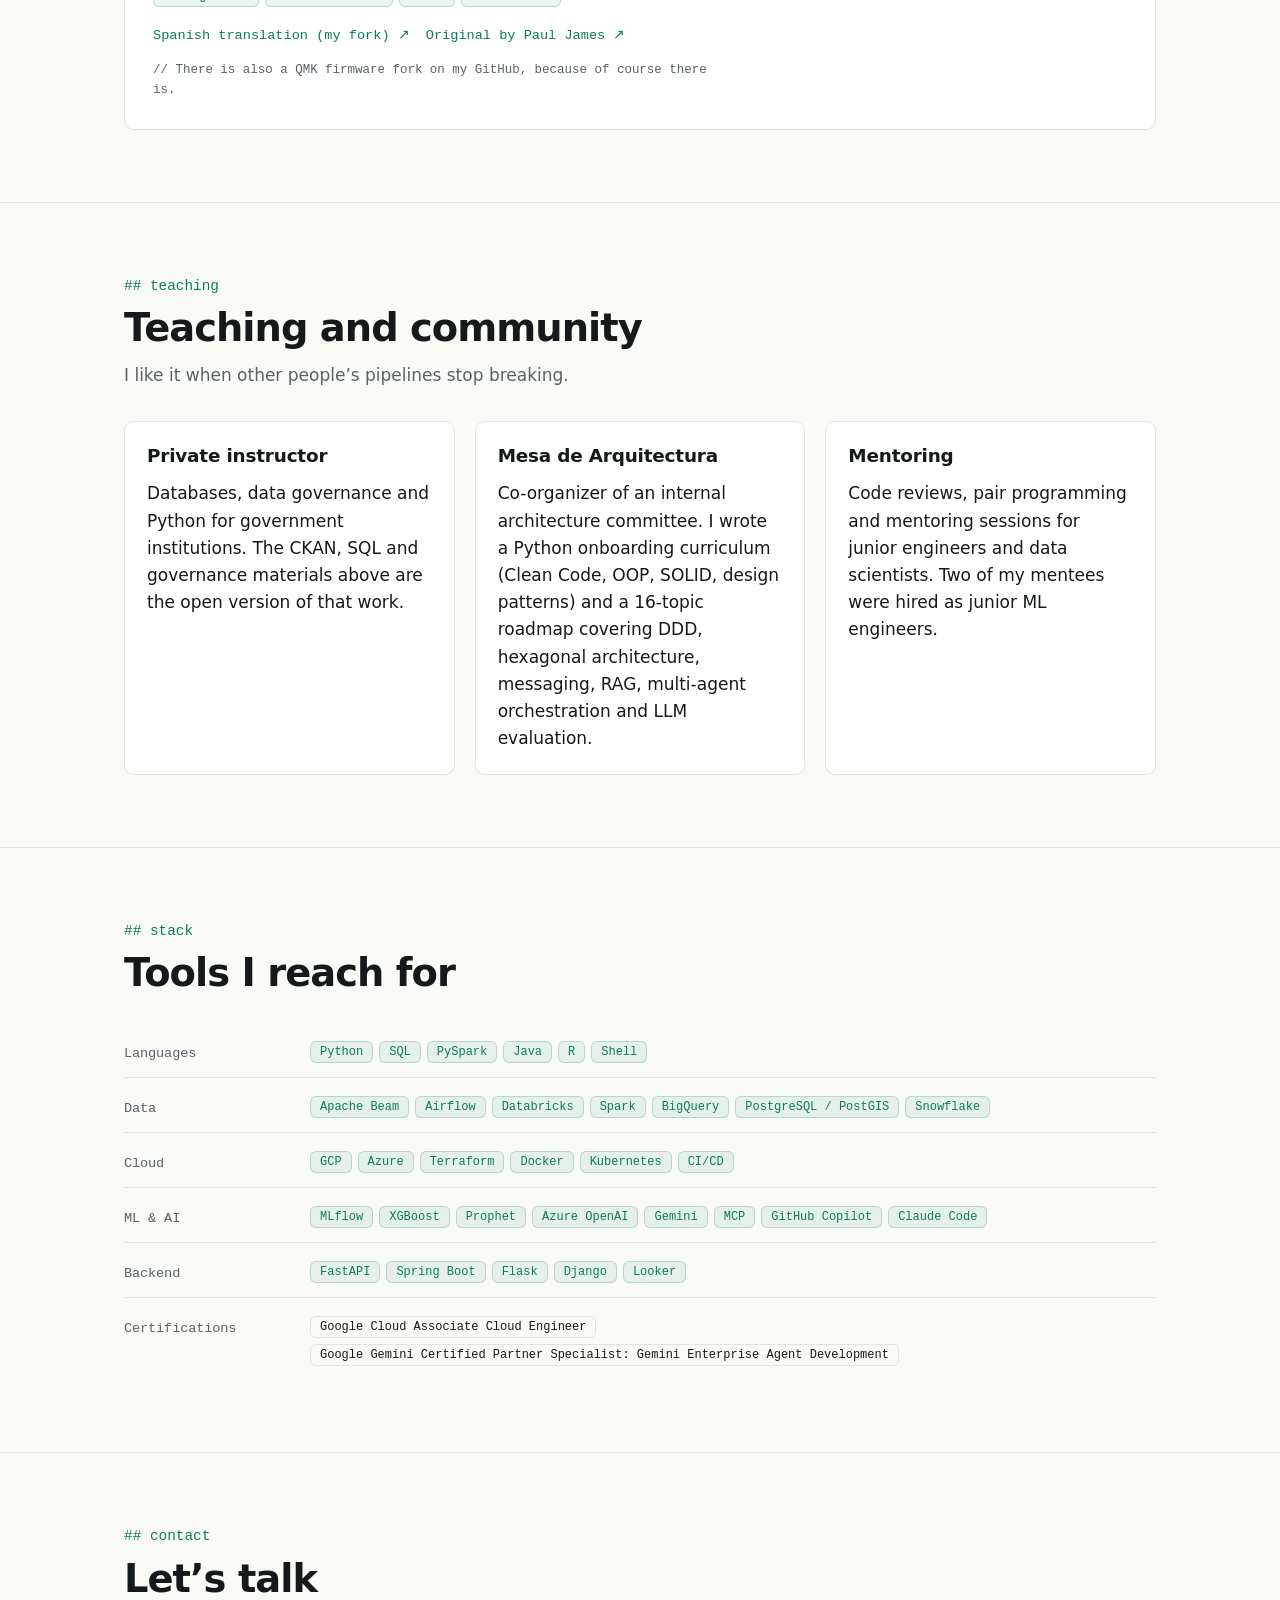
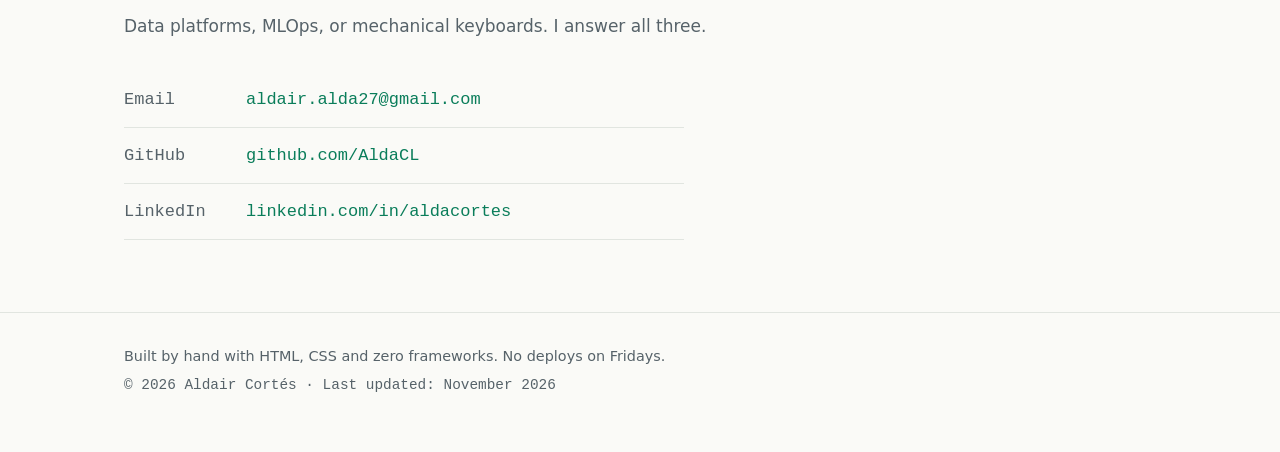
==== commit b9e81a82: "Make English the default language, rework hero copy and stats Remove the Spanish auto-redirect from " ====
--- a/index.html
+++ b/index.html
@@ -19,7 +19,6 @@
 <meta name="color-scheme" content="dark light">
 <link rel="icon" href="assets/favicon.svg" type="image/svg+xml">
 <script>(function(){try{var t=localStorage.getItem('theme');if(!t){t=matchMedia('(prefers-color-scheme: light)').matches?'light':'dark';}document.documentElement.setAttribute('data-theme',t);}catch(e){}})();</script>
-<script>try{var s=localStorage.getItem('lang');var n=(navigator.languages&&navigator.languages[0])||navigator.language||'';if(!s&&/^es/i.test(n)&&!location.hash){location.replace('es/');}}catch(e){}</script>
 <link rel="stylesheet" href="assets/styles.css">
 <script type="application/ld+json">{"@context":"https://schema.org","@type":"Person","name":"Aldair Cortés","url":"https://aldacl.github.io/","jobTitle":"Data & ML Platform Engineer","sameAs":["https://github.com/AldaCL","https://linkedin.com/in/aldacortes"],"knowsAbout":["Data engineering","MLOps","Databricks","Google Cloud","Azure","Python","Data governance"]}</script>
 </head>
@@ -51,17 +50,17 @@
     <h1>Aldair Cortés</h1>
     <p class="role mono">Data &amp; ML Platform Engineer</p>
     <p class="lead">I get data and models into production, and I make sure they stay there.</p>
-    <p class="sub">Technical lead for 30 engineers at EPAM NEORIS, embedded in the Global Data Science team at CEMEX. Before that: a greenfield Customer Data Platform at Liverpool and national-scale geospatial systems at IFT.</p>
+    <p class="sub">I build data platforms and ML systems that run in production, and I lead the teams that keep them healthy. Pipelines, cloud infrastructure, engineering standards, and the occasional mechanical keyboard.</p>
     <div class="cta">
       <a class="btn primary" href="#work">See the work</a>
       <a class="btn" href="#contact">Say hi</a>
     </div>
     <p class="status mono"><span class="dot" aria-hidden="true"></span>Based in Mexico · works in English and Spanish</p>
     <div class="stats">
-      <div class="stat"><strong>6+</strong><span>years running production data systems</span></div>
-      <div class="stat"><strong>30</strong><span>engineers led across 3 verticals</span></div>
-      <div class="stat"><strong>75%</strong><span>Cloud SQL cost reduction</span></div>
-      <div class="stat"><strong>67%</strong><span>faster ML deployments</span></div>
+      <div class="stat"><strong>Data</strong><span>platforms and pipelines that survive Mondays</span></div>
+      <div class="stat"><strong>ML</strong><span>from notebook to production, with tests</span></div>
+      <div class="stat"><strong>Ops</strong><span>CI/CD, IaC and monitoring on GCP, Azure and Databricks</span></div>
+      <div class="stat"><strong>People</strong><span>standards, code reviews and mentoring</span></div>
     </div>
   </div>
 </section>
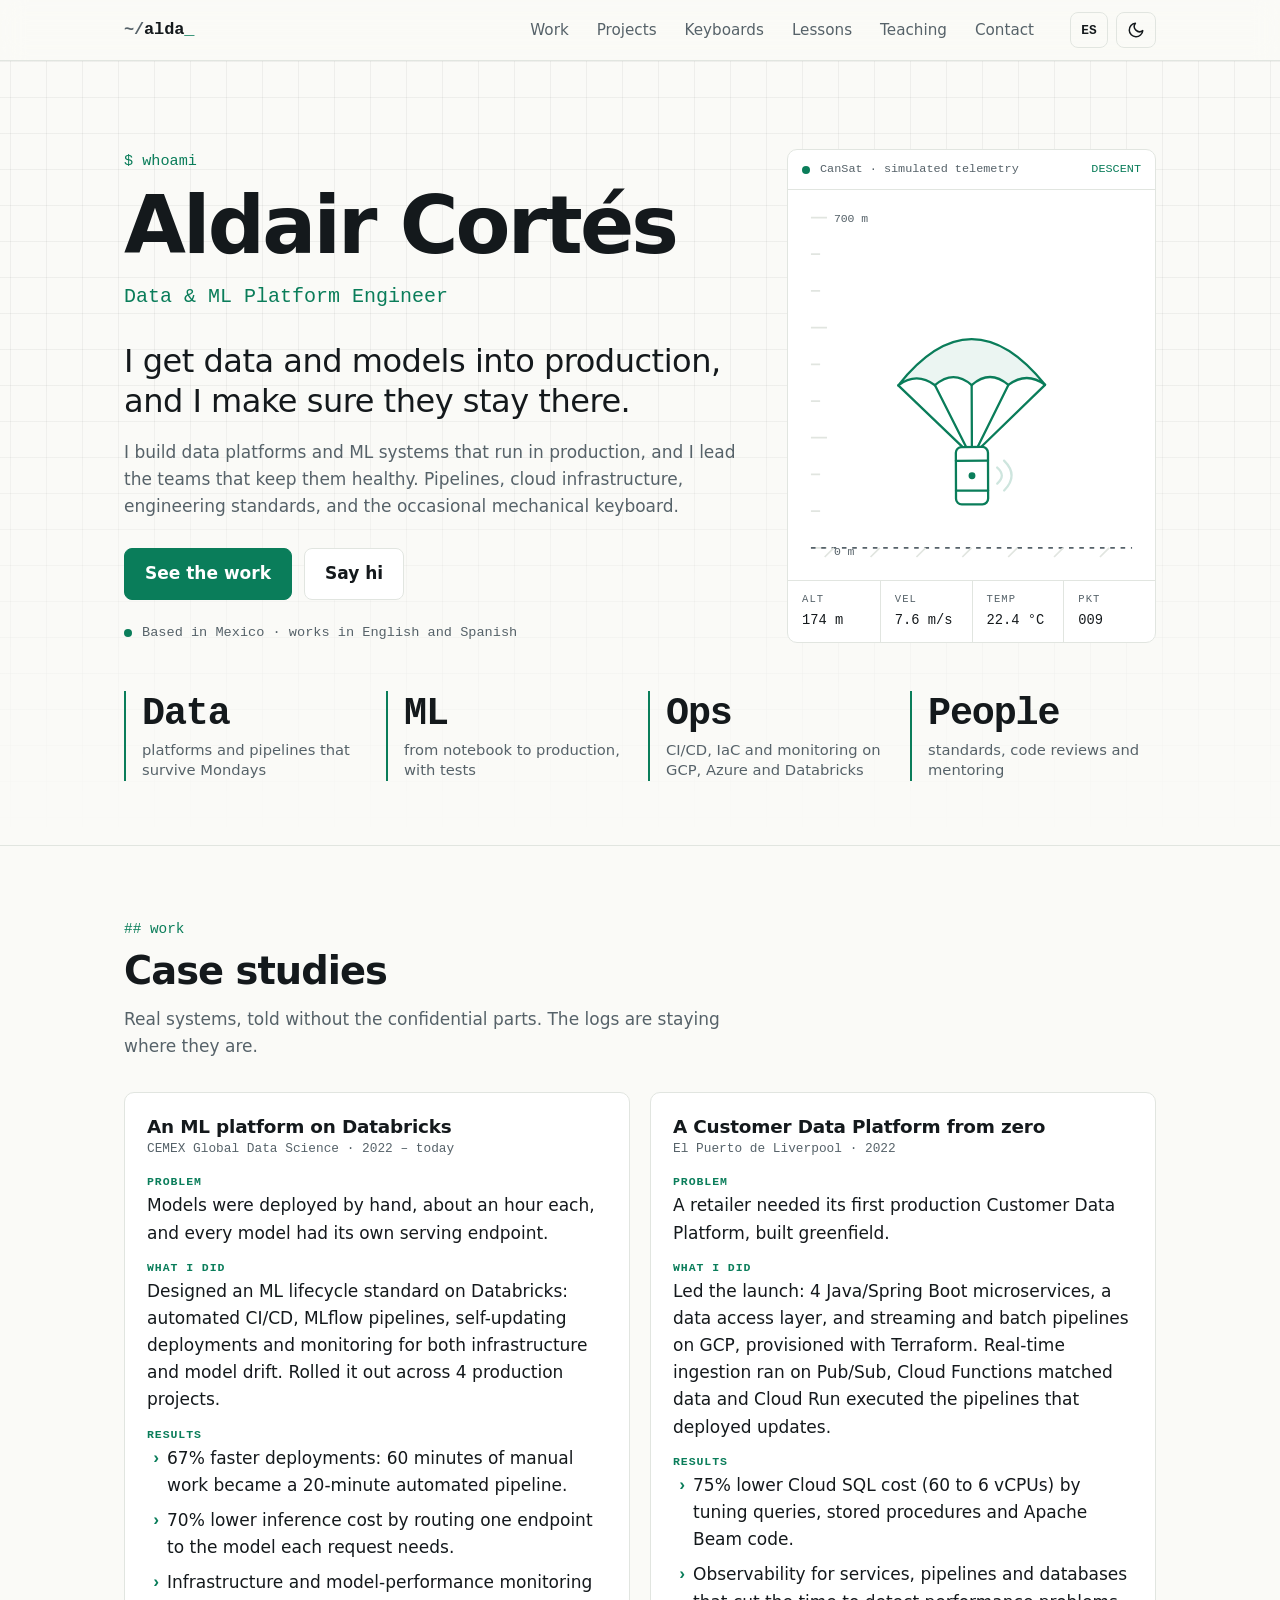
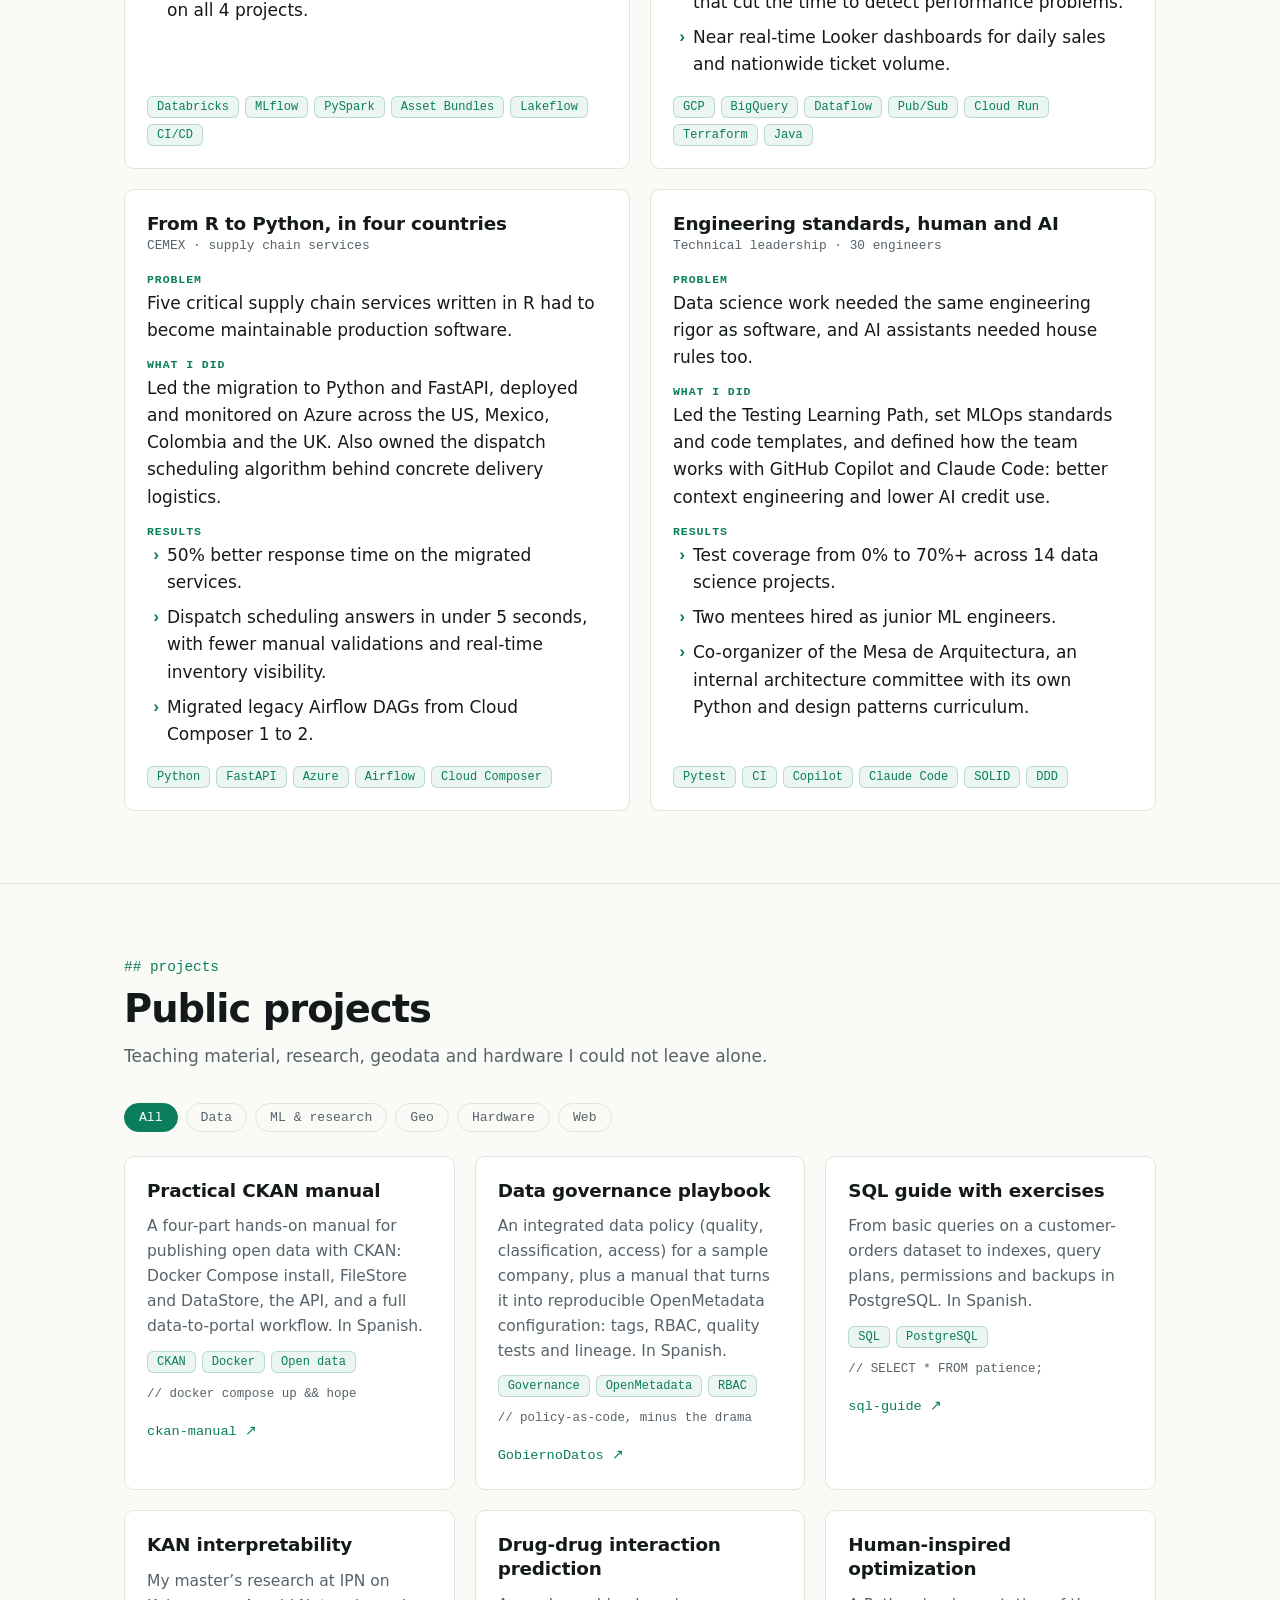
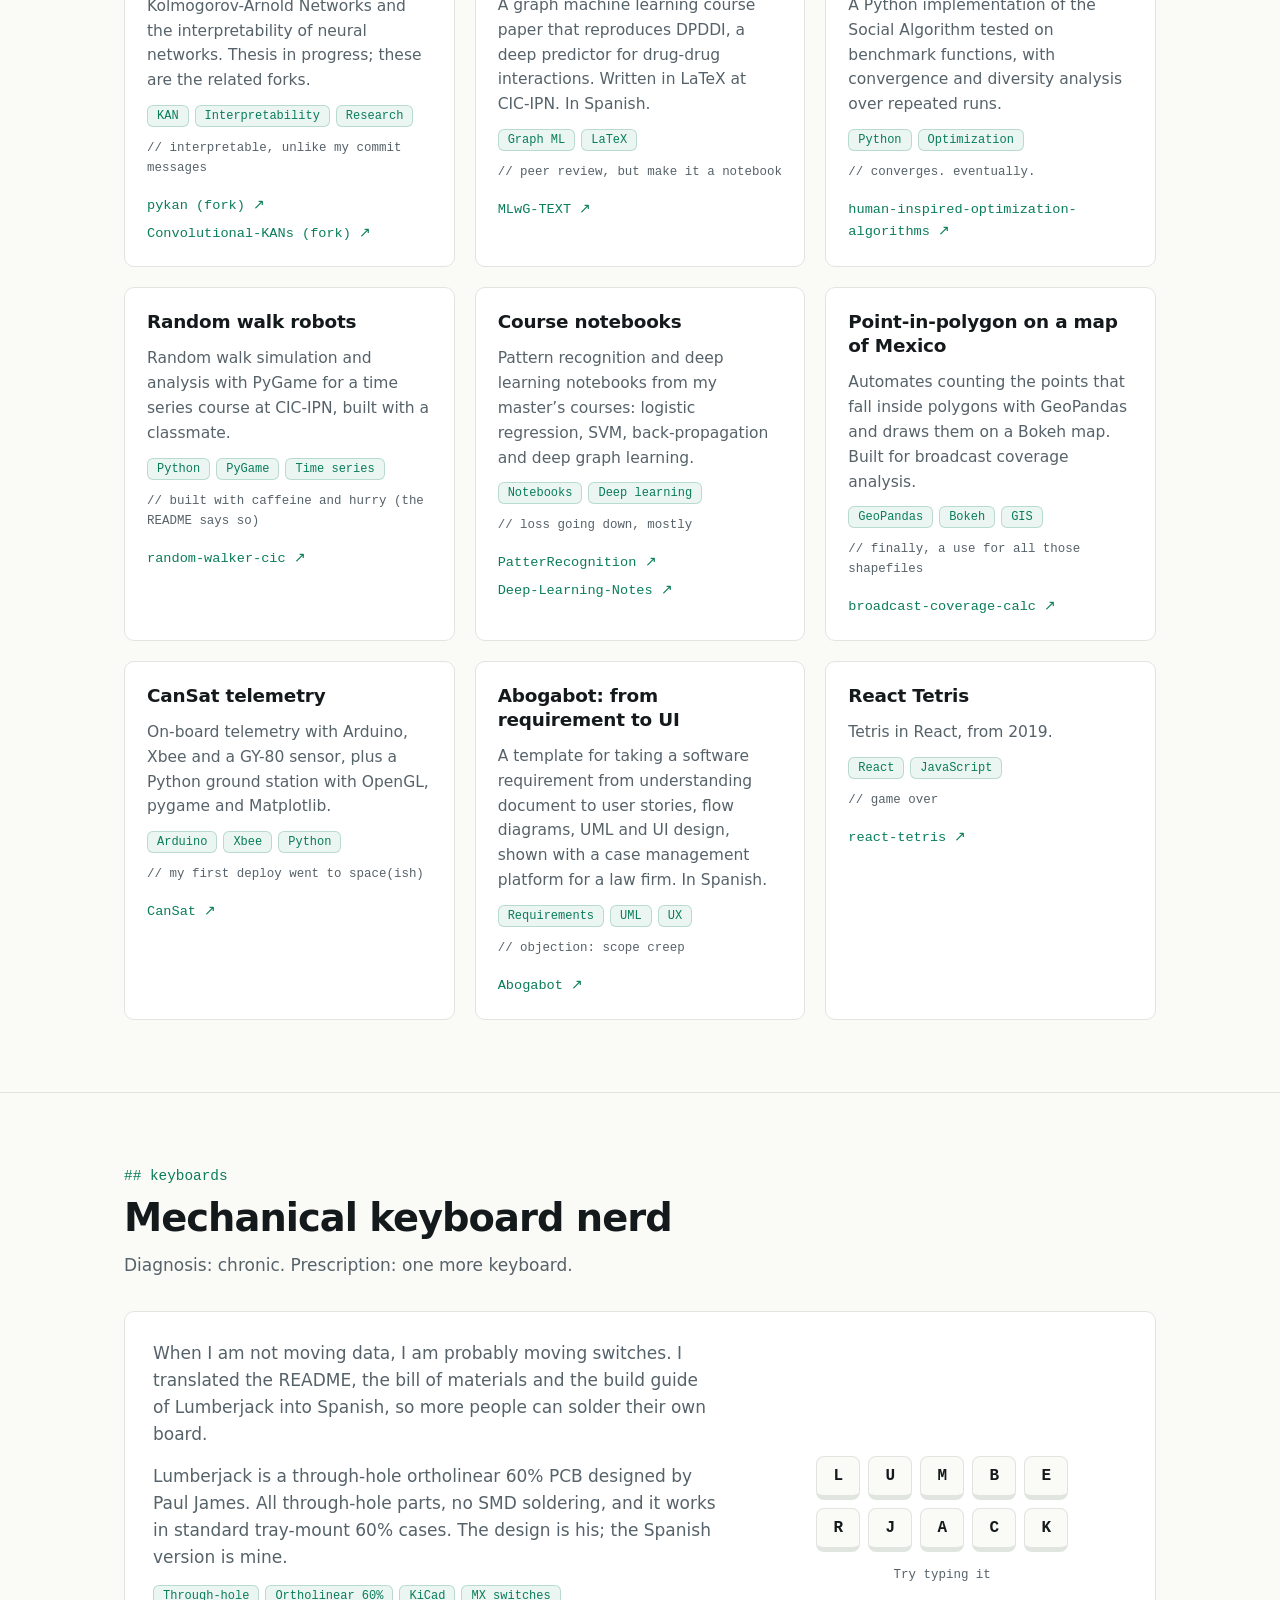
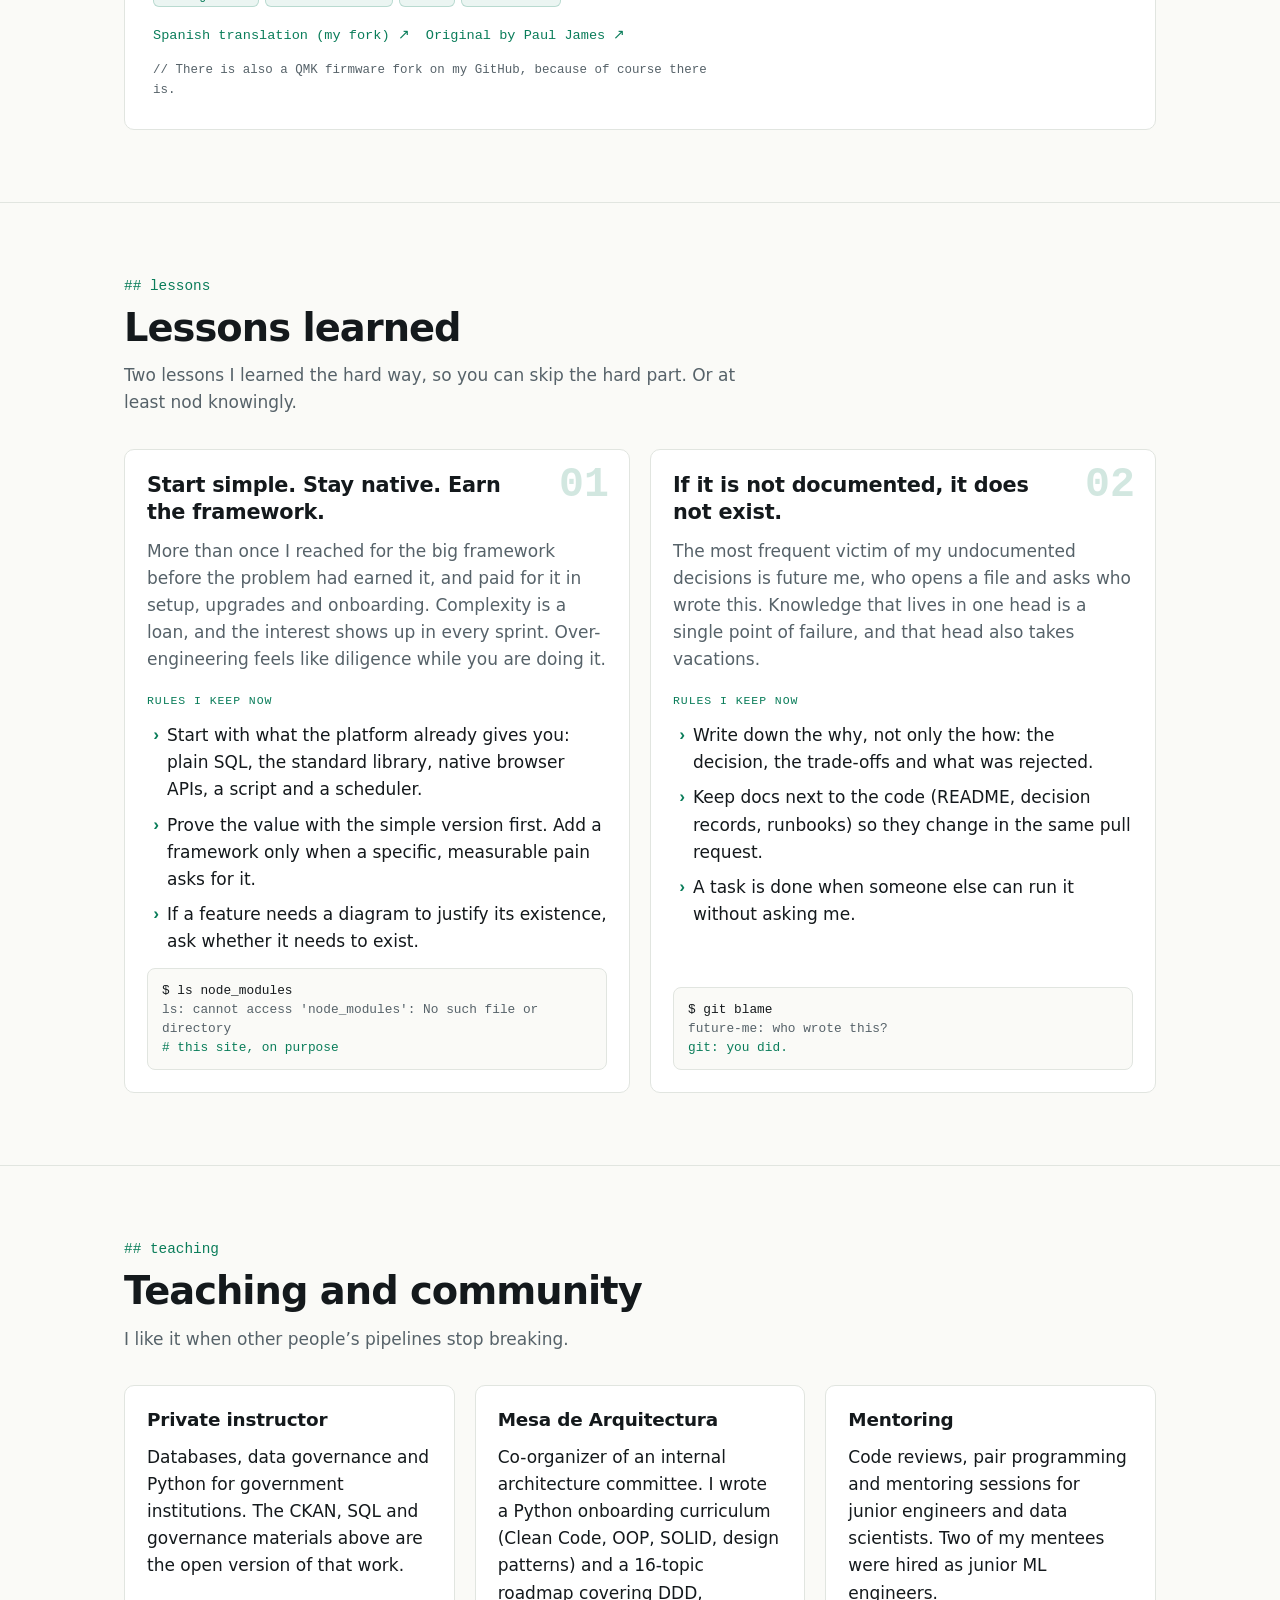
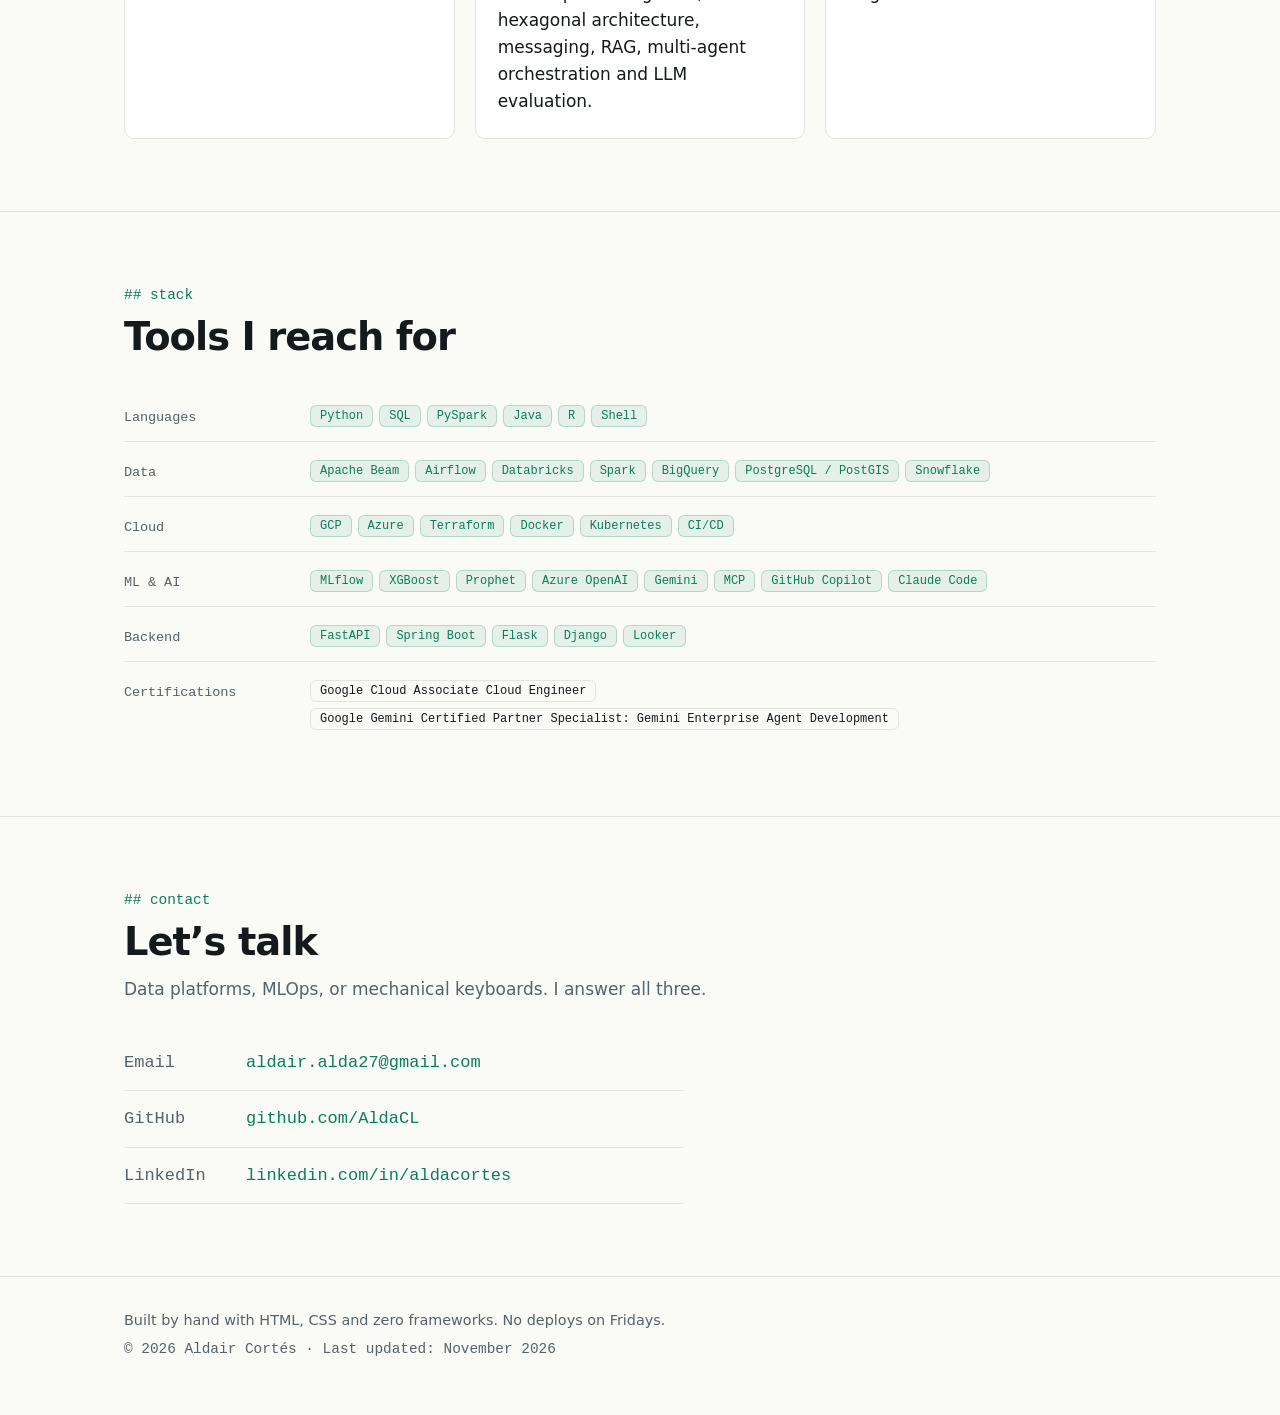
==== commit a6ceb175: "Add lessons section, hero animations and designs B and C Lessons learned section (EN/ES), per-design" ====
--- a/index.html
+++ b/index.html
@@ -22,7 +22,7 @@
 <link rel="stylesheet" href="assets/styles.css">
 <script type="application/ld+json">{"@context":"https://schema.org","@type":"Person","name":"Aldair Cortés","url":"https://aldacl.github.io/","jobTitle":"Data & ML Platform Engineer","sameAs":["https://github.com/AldaCL","https://linkedin.com/in/aldacortes"],"knowsAbout":["Data engineering","MLOps","Databricks","Google Cloud","Azure","Python","Data governance"]}</script>
 </head>
-<body>
+<body data-design="a">
 <a class="skip" href="#main">Skip to content</a>
 <header class="site-header">
   <div class="wrap bar">
@@ -31,6 +31,7 @@
       <a href="#work">Work</a>
       <a href="#projects">Projects</a>
       <a href="#keyboards">Keyboards</a>
+      <a href="#lessons">Lessons</a>
       <a href="#teaching">Teaching</a>
       <a href="#contact">Contact</a>
     </nav>
@@ -46,16 +47,44 @@
 <main id="main">
 <section class="hero" id="top">
   <div class="wrap">
-    <p class="kicker mono">$ whoami</p>
-    <h1>Aldair Cortés</h1>
-    <p class="role mono">Data &amp; ML Platform Engineer</p>
-    <p class="lead">I get data and models into production, and I make sure they stay there.</p>
-    <p class="sub">I build data platforms and ML systems that run in production, and I lead the teams that keep them healthy. Pipelines, cloud infrastructure, engineering standards, and the occasional mechanical keyboard.</p>
-    <div class="cta">
-      <a class="btn primary" href="#work">See the work</a>
-      <a class="btn" href="#contact">Say hi</a>
-    </div>
-    <p class="status mono"><span class="dot" aria-hidden="true"></span>Based in Mexico · works in English and Spanish</p>
+    <div class="hero-grid">
+      <div class="hero-copy">
+        <p class="kicker mono">$ whoami</p>
+        <h1>Aldair Cortés</h1>
+        <p class="role mono">Data &amp; ML Platform Engineer</p>
+        <p class="lead">I get data and models into production, and I make sure they stay there.</p>
+        <p class="sub">I build data platforms and ML systems that run in production, and I lead the teams that keep them healthy. Pipelines, cloud infrastructure, engineering standards, and the occasional mechanical keyboard.</p>
+        <div class="cta">
+          <a class="btn primary" href="#work">See the work</a>
+          <a class="btn" href="#contact">Say hi</a>
+        </div>
+        <p class="status mono"><span class="dot" aria-hidden="true"></span>Based in Mexico · works in English and Spanish</p>
+      </div>
+      <div class="hero-art">
+        <div class="art art-cansat" data-art="cansat" aria-hidden="true">
+    <div class="art-bar mono"><span class="dot"></span><span>CanSat · simulated telemetry</span><span class="art-state" data-r="state">DESCENT</span></div>
+    <svg class="art-svg" viewBox="0 0 320 340" focusable="false">
+      <g class="s-ticks"><line x1="20" x2="34" y1="24" y2="24"/><line x1="20" x2="28" y1="56" y2="56"/><line x1="20" x2="28" y1="88" y2="88"/><line x1="20" x2="34" y1="120" y2="120"/><line x1="20" x2="28" y1="152" y2="152"/><line x1="20" x2="28" y1="184" y2="184"/><line x1="20" x2="34" y1="216" y2="216"/><line x1="20" x2="28" y1="248" y2="248"/><line x1="20" x2="28" y1="280" y2="280"/><line x1="20" x2="34" y1="312" y2="312"/></g>
+      <text class="s-text" x="40" y="28">700 m</text>
+      <text class="s-text" x="40" y="318">0 m</text>
+      <line class="s-ground" x1="20" x2="300" y1="312" y2="312"/>
+      <g class="s-ground-hatch"><path d="M40 312l-8 8M80 312l-8 8M120 312l-8 8M160 312l-8 8M200 312l-8 8M240 312l-8 8M280 312l-8 8"/></g>
+      <g class="cs-sat" transform="translate(0 70)">
+        <path class="s-chute" d="M96 46Q160 -34 224 46Q208 34 192 46Q176 32 160 46Q144 32 128 46Q112 34 96 46Z"/>
+        <path class="s-line" d="M96 46L152 100M128 46L155 100M160 46V100M192 46L165 100M224 46L168 100"/>
+        <rect class="s-can" x="146" y="100" width="28" height="50" rx="5"/>
+        <path class="s-line" d="M146 112h28M146 138h28"/>
+        <circle class="s-led" cx="160" cy="125" r="3"/>
+        <path class="s-sig s-sig1" d="M182 118q8 7 0 14"/>
+        <path class="s-sig s-sig2" d="M188 112q13 13 0 26"/>
+      </g>
+    </svg>
+    <dl class="readouts mono">
+      <div><dt>ALT</dt><dd data-r="alt">412 m</dd></div><div><dt>VEL</dt><dd data-r="vel">8.1 m/s</dd></div><div><dt>TEMP</dt><dd data-r="temp">21.4 °C</dd></div><div><dt>PKT</dt><dd data-r="pkt">042</dd></div>
+    </dl>
+  </div>
+      </div>
+    </div>
     <div class="stats">
       <div class="stat"><strong>Data</strong><span>platforms and pipelines that survive Mondays</span></div>
       <div class="stat"><strong>ML</strong><span>from notebook to production, with tests</span></div>
@@ -240,6 +269,37 @@
     </div>
     </div>
   </section>
+<section class="section" id="lessons" aria-labelledby="lessons-title">
+    <div class="wrap">
+    <header class="section-head">
+      <p class="label mono">## lessons</p>
+      <h2 id="lessons-title">Lessons learned</h2>
+      <p class="intro">Two lessons I learned the hard way, so you can skip the hard part. Or at least nod knowingly.</p>
+    </header>
+    <div class="grid lessons">
+      <article class="card lesson">
+        <p class="lesson-num mono" aria-hidden="true">01</p>
+        <h3>Start simple. Stay native. Earn the framework.</h3>
+        <p class="story">More than once I reached for the big framework before the problem had earned it, and paid for it in setup, upgrades and onboarding. Complexity is a loan, and the interest shows up in every sprint. Over-engineering feels like diligence while you are doing it.</p>
+        <p class="rules-label mono">Rules I keep now</p>
+        <ul class="results"><li>Start with what the platform already gives you: plain SQL, the standard library, native browser APIs, a script and a scheduler.</li><li>Prove the value with the simple version first. Add a framework only when a specific, measurable pain asks for it.</li><li>If a feature needs a diagram to justify its existence, ask whether it needs to exist.</li></ul>
+        <pre class="proof mono" aria-label="$ ls node_modules ls: cannot access 'node_modules': No such file or directory # this site, on purpose"><span class="p-cmd">$ ls node_modules</span>
+ls: cannot access 'node_modules': No such file or directory
+<span class="p-note"># this site, on purpose</span></pre>
+      </article>
+      <article class="card lesson">
+        <p class="lesson-num mono" aria-hidden="true">02</p>
+        <h3>If it is not documented, it does not exist.</h3>
+        <p class="story">The most frequent victim of my undocumented decisions is future me, who opens a file and asks who wrote this. Knowledge that lives in one head is a single point of failure, and that head also takes vacations.</p>
+        <p class="rules-label mono">Rules I keep now</p>
+        <ul class="results"><li>Write down the why, not only the how: the decision, the trade-offs and what was rejected.</li><li>Keep docs next to the code (README, decision records, runbooks) so they change in the same pull request.</li><li>A task is done when someone else can run it without asking me.</li></ul>
+        <pre class="proof mono" aria-label="$ git blame future-me: who wrote this? git: you did."><span class="p-cmd">$ git blame</span>
+future-me: who wrote this?
+<span class="p-note">git: you did.</span></pre>
+      </article>
+    </div>
+    </div>
+  </section>
 <section class="section" id="teaching" aria-labelledby="teaching-title">
     <div class="wrap">
     <header class="section-head">
--- a/assets/styles.css
+++ b/assets/styles.css
@@ -132,6 +132,75 @@
 .stat strong { display: block; font: 700 clamp(1.8rem, 4vw, 2.4rem) var(--mono); letter-spacing: -0.03em; line-height: 1.1; }
 .stat span { color: var(--muted); font-size: 0.92rem; line-height: 1.35; display: block; margin-top: 4px; }
 
+/* Hero layout: copy on the left, illustration on the right */
+.hero-grid { display: grid; grid-template-columns: minmax(0, 1.25fr) minmax(0, 0.75fr); gap: 48px; align-items: center; }
+.hero-art { min-width: 0; }
+.hero-copy > * { animation: rise 0.6s cubic-bezier(0.2, 0.7, 0.2, 1) both; }
+.hero-copy > :nth-child(2) { animation-delay: 0.05s; }
+.hero-copy > :nth-child(3) { animation-delay: 0.1s; }
+.hero-copy > :nth-child(4) { animation-delay: 0.15s; }
+.hero-copy > :nth-child(5) { animation-delay: 0.2s; }
+.hero-copy > :nth-child(6) { animation-delay: 0.25s; }
+.hero-copy > :nth-child(7) { animation-delay: 0.3s; }
+.hero-art { animation: rise 0.8s 0.2s cubic-bezier(0.2, 0.7, 0.2, 1) both; }
+@keyframes rise { from { opacity: 0; transform: translateY(14px); } to { opacity: 1; transform: none; } }
+
+/* Hero art (shared frame) */
+.art { background: var(--bg-elev); border: 1px solid var(--line); border-radius: var(--radius); overflow: hidden; }
+.art-bar { display: flex; align-items: center; gap: 10px; padding: 10px 14px; border-bottom: 1px solid var(--line); font-size: 0.74rem; color: var(--muted); }
+.art-bar .dot { flex: none; }
+.art-state { margin-left: auto; color: var(--accent); }
+.art-svg { display: block; width: 100%; height: auto; }
+.readouts { display: grid; grid-template-columns: repeat(4, 1fr); margin: 0; border-top: 1px solid var(--line); }
+.readouts > div { padding: 10px 14px; border-left: 1px solid var(--line); min-width: 0; }
+.readouts > div:first-child { border-left: 0; }
+.readouts dt { font-size: 0.66rem; letter-spacing: 0.1em; color: var(--muted); }
+.readouts dd { margin: 2px 0 0; font-size: 0.86rem; color: var(--fg); font-variant-numeric: tabular-nums; white-space: nowrap; }
+
+/* Design A art: CanSat descending */
+.s-ticks line, .s-ground, .s-ground-hatch path { stroke: var(--line); stroke-width: 1.5; fill: none; }
+.s-ground { stroke: var(--muted); stroke-dasharray: 4 5; }
+.s-text { font: 500 10px var(--mono); fill: var(--muted); }
+.s-line, .s-chute, .s-can, .s-sig { stroke: var(--accent); stroke-width: 2; stroke-linecap: round; stroke-linejoin: round; fill: none; }
+.s-chute { fill: var(--accent-soft); }
+.s-can { fill: var(--bg-elev); }
+.s-led { fill: var(--accent); animation: led 1s steps(2, start) infinite; }
+.s-sig { animation: sig 1.2s ease-in-out infinite; opacity: 0.2; }
+.s-sig2 { animation-delay: 0.25s; }
+@keyframes led { to { opacity: 0.15; } }
+@keyframes sig { 40% { opacity: 1; } 100% { opacity: 0.2; } }
+
+/* Lessons */
+.lessons { grid-template-columns: repeat(2, 1fr); }
+.lesson { position: relative; gap: 14px; }
+.lesson-num { position: absolute; top: 14px; right: 20px; margin: 0; font-size: 2.6rem; font-weight: 700; line-height: 1; color: var(--accent); opacity: 0.18; user-select: none; }
+.lesson h3 { font-size: 1.3rem; max-width: 30ch; padding-right: 56px; }
+.lesson .story { color: var(--muted); }
+.rules-label { font-size: 0.72rem; text-transform: uppercase; letter-spacing: 0.08em; color: var(--accent); margin-top: 6px !important; }
+.proof {
+  margin: auto 0 0; padding: 12px 14px; font-size: 0.8rem; line-height: 1.5; overflow-x: auto;
+  background: var(--bg); border: 1px solid var(--line); border-radius: 8px; color: var(--muted); white-space: pre-wrap; overflow-wrap: anywhere;
+}
+.proof .p-cmd { color: var(--fg); }
+.proof .p-note { color: var(--accent); }
+
+/* Scroll reveal: only applied once JS has tagged the elements, so nothing is hidden without JS */
+[data-reveal] { opacity: 0; transform: translateY(14px); transition: opacity 0.35s ease, transform 0.35s cubic-bezier(0.2, 0.7, 0.2, 1); }
+[data-reveal].in { opacity: 1; transform: none; }
+
+/* Preview-only design switcher */
+.preview-pill {
+  position: fixed; left: 50%; bottom: 14px; transform: translateX(-50%); z-index: 80;
+  display: flex; align-items: center; gap: 4px; padding: 5px 6px 5px 12px;
+  background: var(--bg-elev); color: var(--muted); border: 1px solid var(--line); border-radius: 999px;
+  font-size: 0.78rem; box-shadow: 0 8px 30px rgba(0, 0, 0, 0.25);
+}
+.preview-pill span { margin-right: 4px; }
+.preview-pill a { text-decoration: none; padding: 4px 10px; border-radius: 999px; color: var(--fg); font-weight: 700; }
+.preview-pill a:hover { background: var(--accent-soft); }
+.preview-pill a[aria-current="page"] { background: var(--accent); color: var(--accent-fg); }
+.preview-pill .pp-home { color: var(--muted); font-weight: 500; }
+
 /* Sections */
 .section { padding: 72px 0; border-top: 1px solid var(--line); }
 .section-head { margin-bottom: 32px; }
@@ -230,7 +299,9 @@
 .sep { border: 0; border-top: 1px solid var(--line); margin: 56px 0; }
 
 @media (max-width: 900px) {
-  .cases, .three { grid-template-columns: 1fr; }
+  .hero-grid { grid-template-columns: 1fr; gap: 36px; }
+  .hero-art { max-width: 460px; }
+  .cases, .three, .lessons { grid-template-columns: 1fr; }
   .stats { grid-template-columns: repeat(2, 1fr); }
   .kb { flex-direction: column; align-items: stretch; gap: 28px; }
 }
@@ -246,6 +317,6 @@
 }
 @media (prefers-reduced-motion: reduce) {
   html { scroll-behavior: auto; }
-  .cursor, .dot { animation: none; }
-  .keycap { transition: none; }
-}
+  *, *::before, *::after { animation: none !important; transition: none !important; }
+  [data-reveal] { opacity: 1; transform: none; }
+}
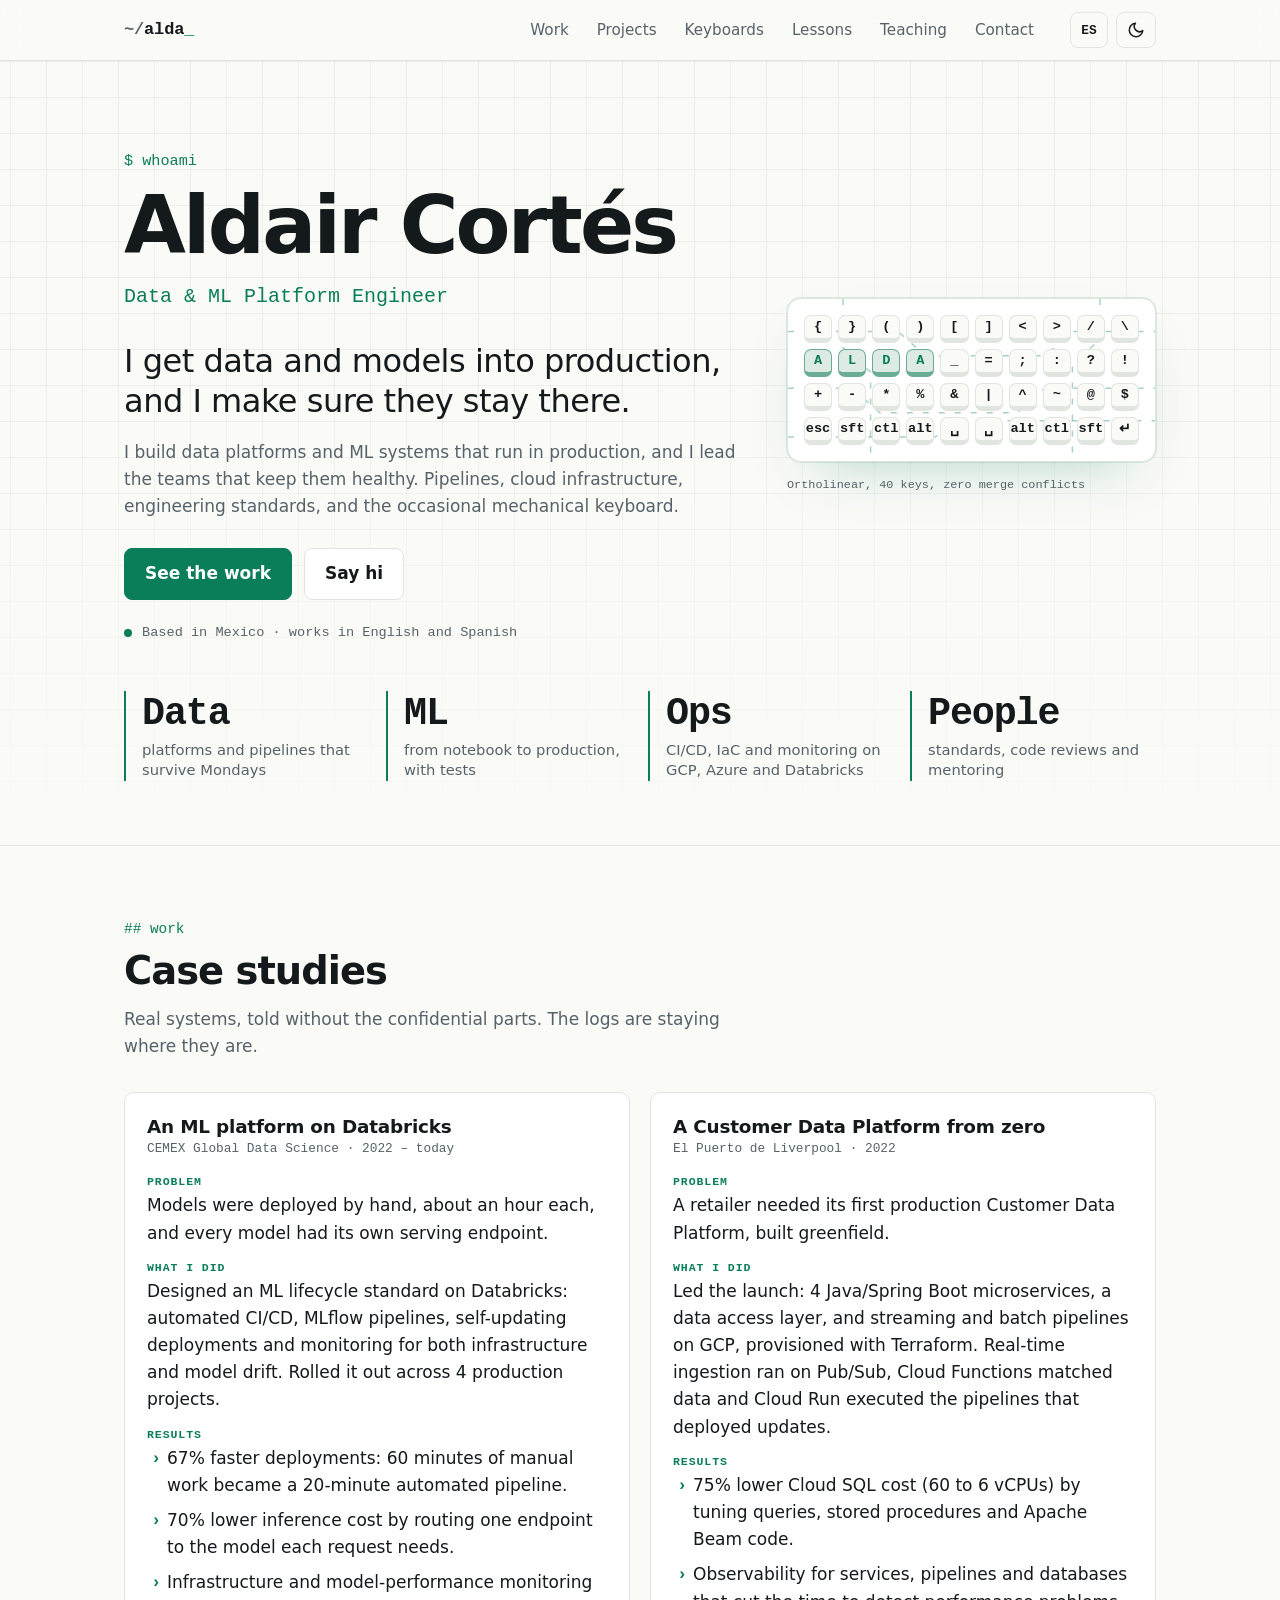
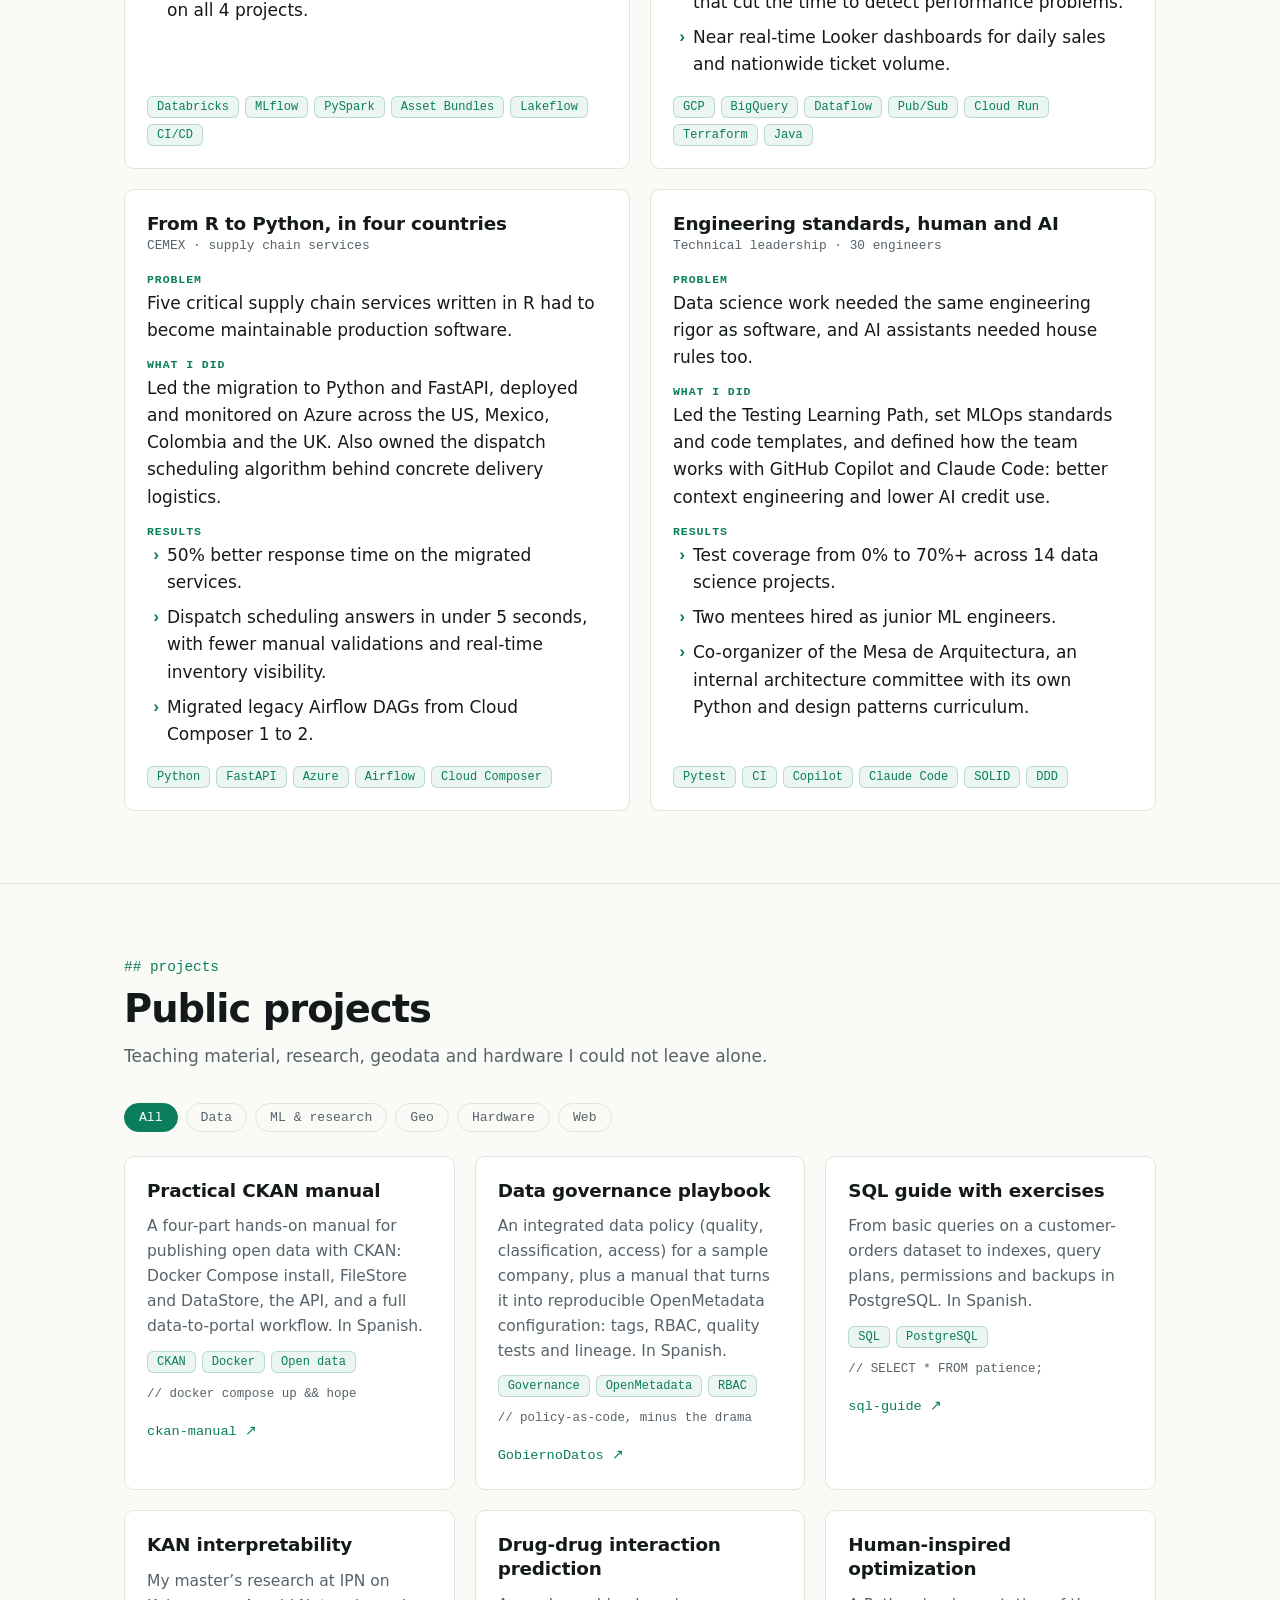
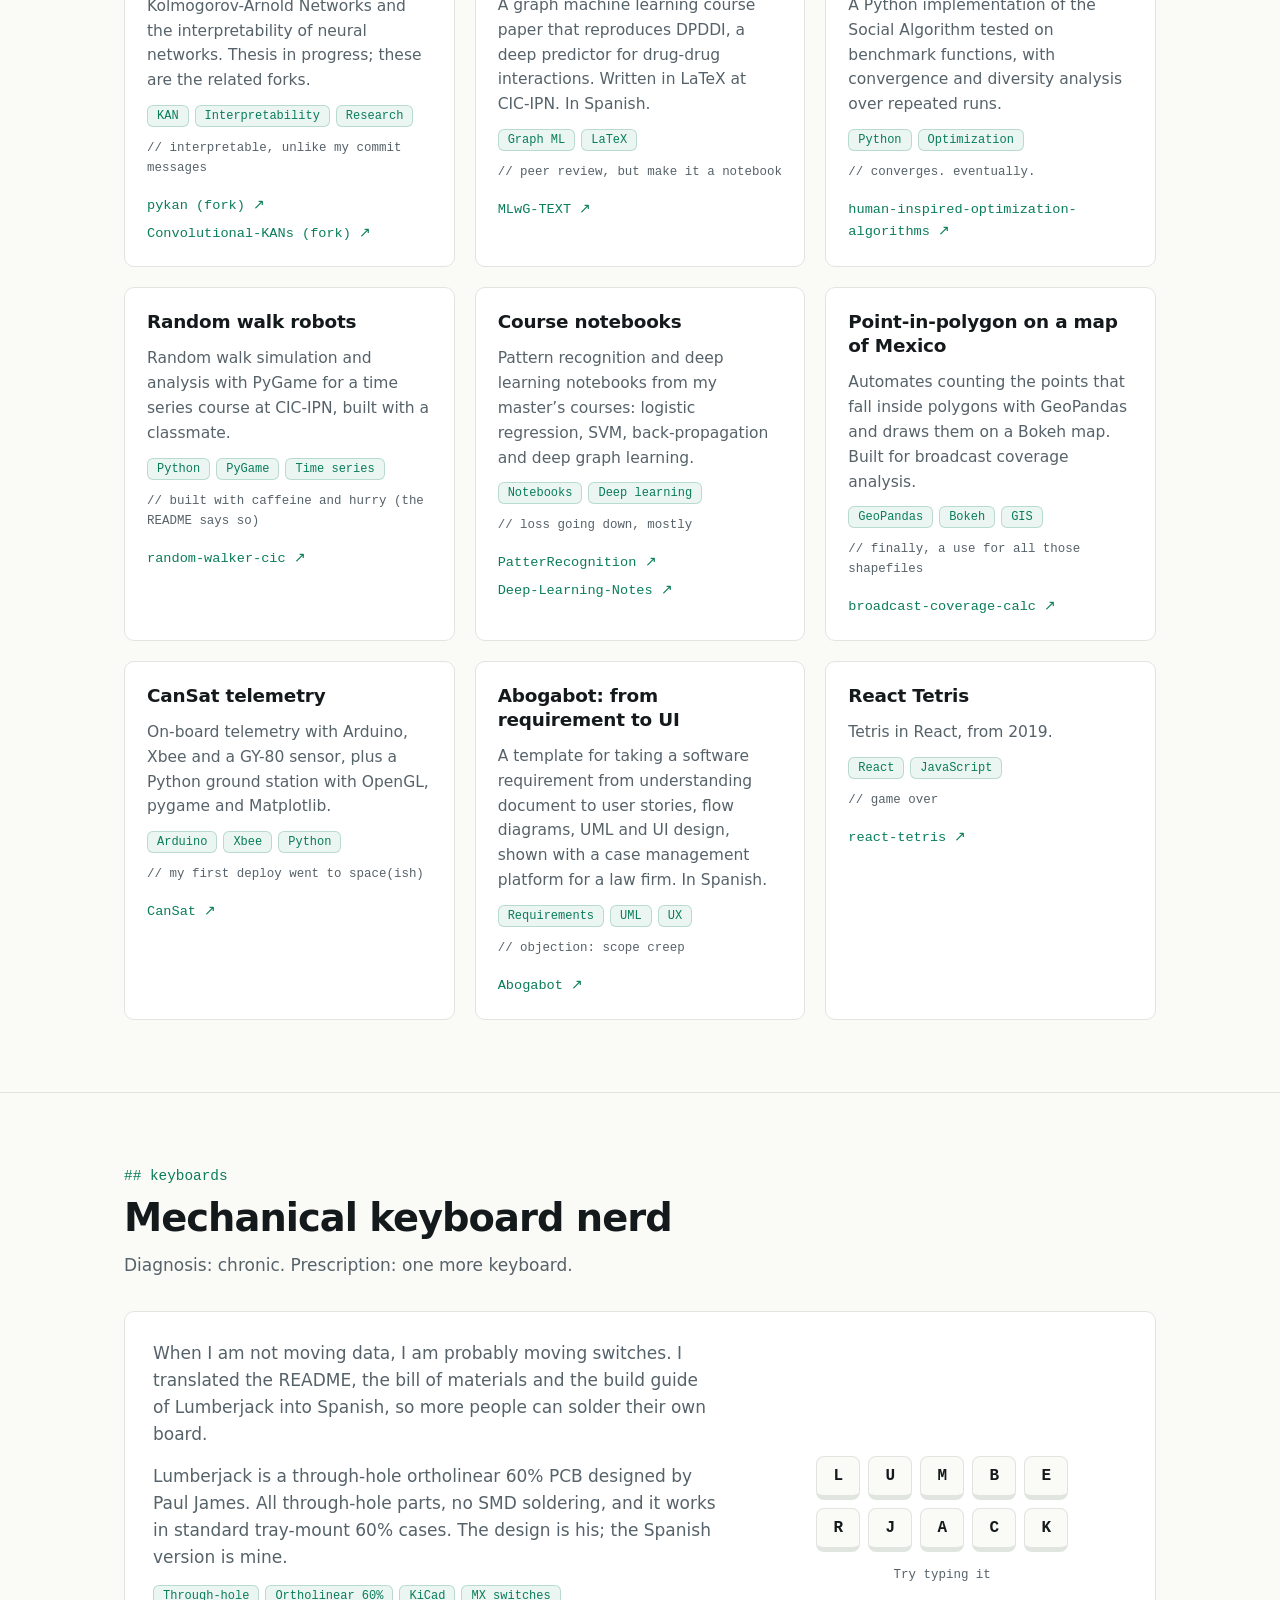
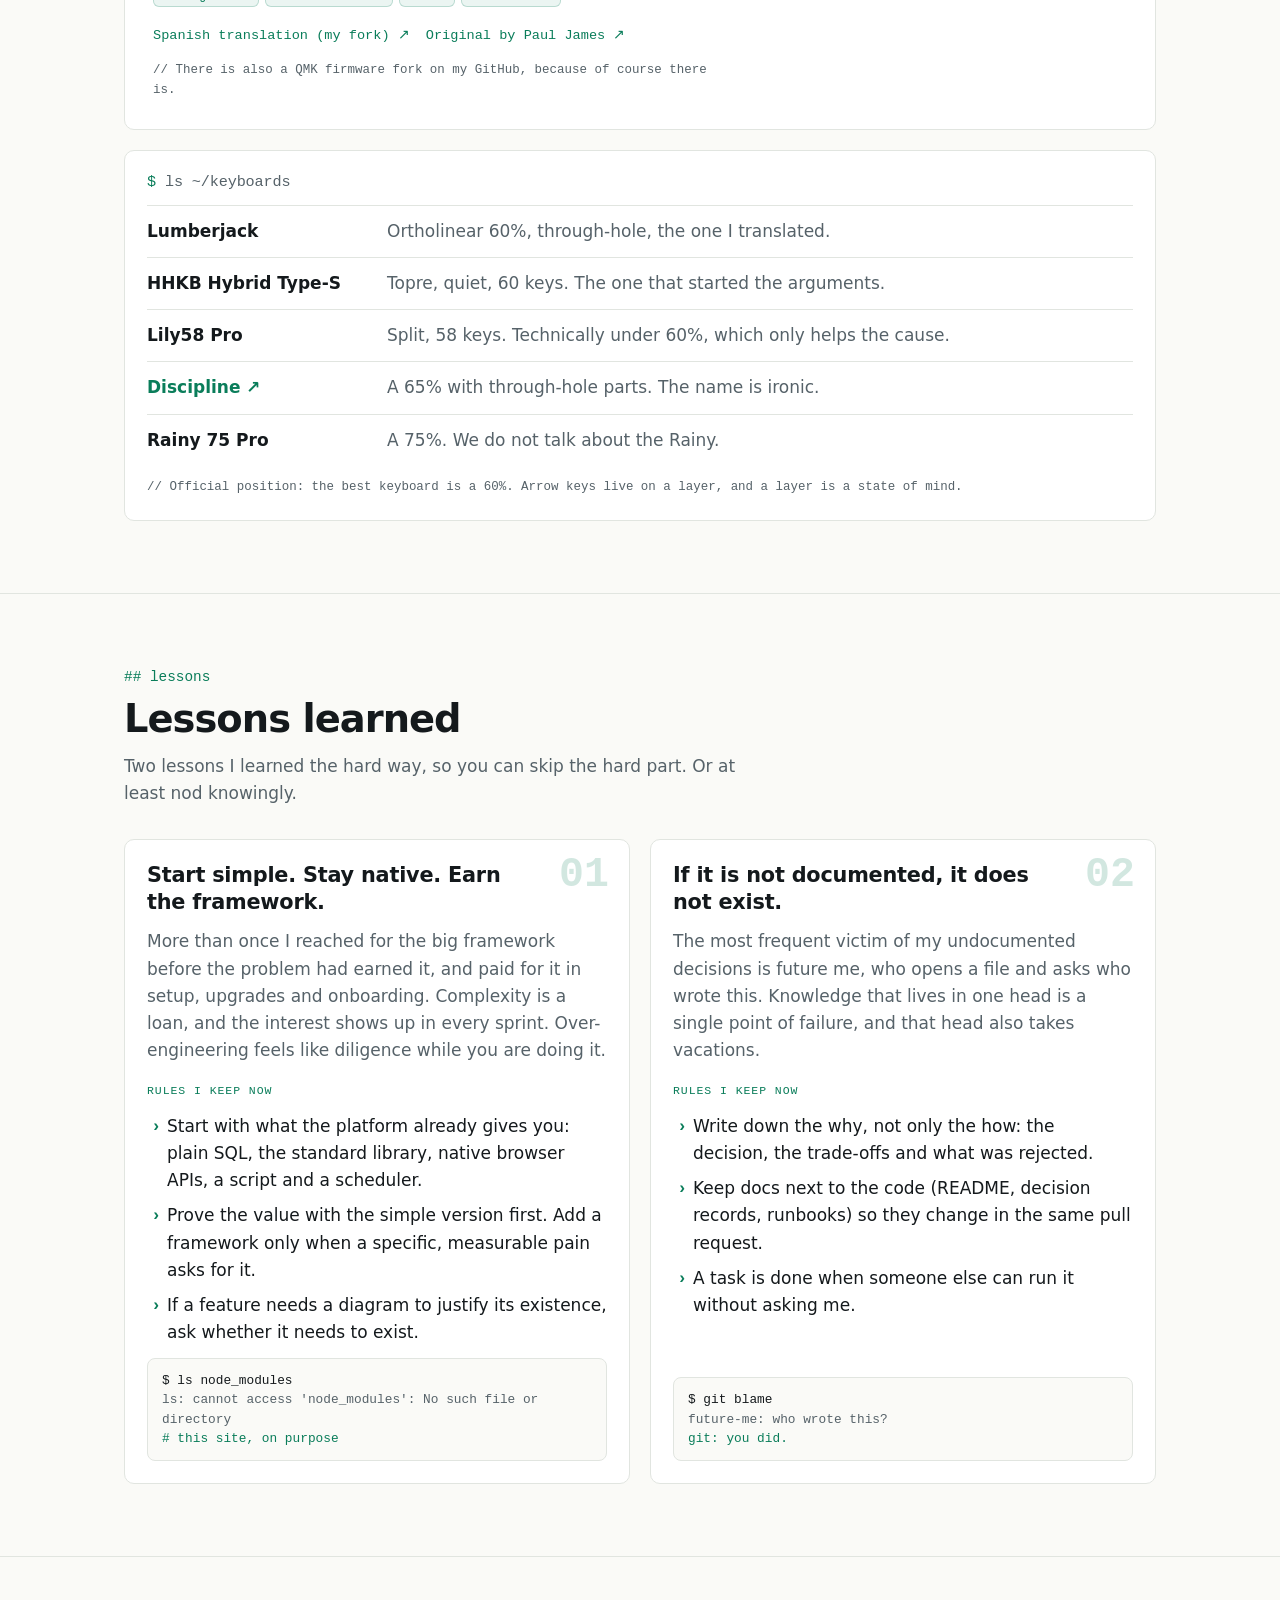
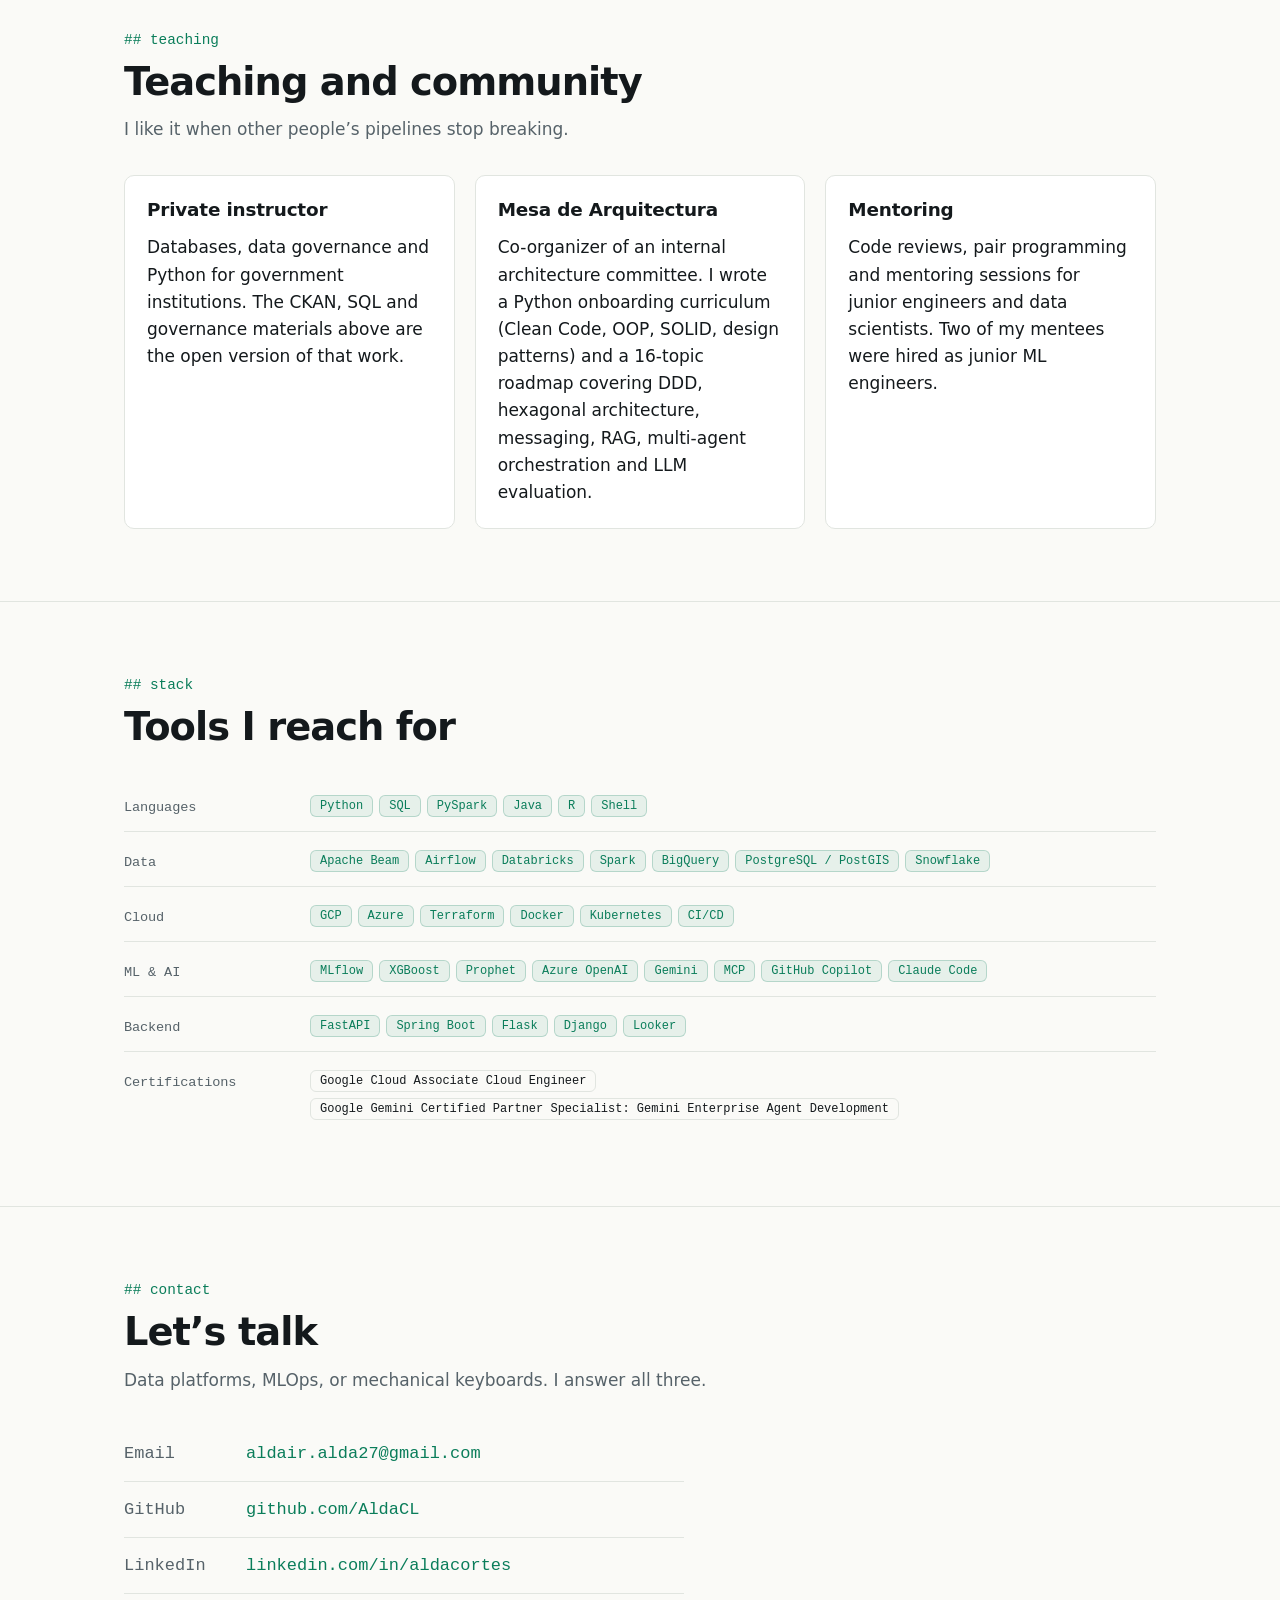
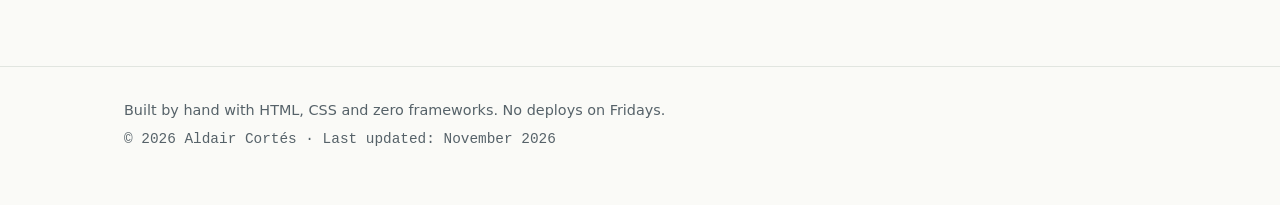
==== commit 31987e8b: "Keep design A with the keyboard hero animation, add keyboard collection Drop designs B and C and the" ====
--- a/index.html
+++ b/index.html
@@ -22,7 +22,7 @@
 <link rel="stylesheet" href="assets/styles.css">
 <script type="application/ld+json">{"@context":"https://schema.org","@type":"Person","name":"Aldair Cortés","url":"https://aldacl.github.io/","jobTitle":"Data & ML Platform Engineer","sameAs":["https://github.com/AldaCL","https://linkedin.com/in/aldacortes"],"knowsAbout":["Data engineering","MLOps","Databricks","Google Cloud","Azure","Python","Data governance"]}</script>
 </head>
-<body data-design="a">
+<body>
 <a class="skip" href="#main">Skip to content</a>
 <header class="site-header">
   <div class="wrap bar">
@@ -61,27 +61,18 @@
         <p class="status mono"><span class="dot" aria-hidden="true"></span>Based in Mexico · works in English and Spanish</p>
       </div>
       <div class="hero-art">
-        <div class="art art-cansat" data-art="cansat" aria-hidden="true">
-    <div class="art-bar mono"><span class="dot"></span><span>CanSat · simulated telemetry</span><span class="art-state" data-r="state">DESCENT</span></div>
-    <svg class="art-svg" viewBox="0 0 320 340" focusable="false">
-      <g class="s-ticks"><line x1="20" x2="34" y1="24" y2="24"/><line x1="20" x2="28" y1="56" y2="56"/><line x1="20" x2="28" y1="88" y2="88"/><line x1="20" x2="34" y1="120" y2="120"/><line x1="20" x2="28" y1="152" y2="152"/><line x1="20" x2="28" y1="184" y2="184"/><line x1="20" x2="34" y1="216" y2="216"/><line x1="20" x2="28" y1="248" y2="248"/><line x1="20" x2="28" y1="280" y2="280"/><line x1="20" x2="34" y1="312" y2="312"/></g>
-      <text class="s-text" x="40" y="28">700 m</text>
-      <text class="s-text" x="40" y="318">0 m</text>
-      <line class="s-ground" x1="20" x2="300" y1="312" y2="312"/>
-      <g class="s-ground-hatch"><path d="M40 312l-8 8M80 312l-8 8M120 312l-8 8M160 312l-8 8M200 312l-8 8M240 312l-8 8M280 312l-8 8"/></g>
-      <g class="cs-sat" transform="translate(0 70)">
-        <path class="s-chute" d="M96 46Q160 -34 224 46Q208 34 192 46Q176 32 160 46Q144 32 128 46Q112 34 96 46Z"/>
-        <path class="s-line" d="M96 46L152 100M128 46L155 100M160 46V100M192 46L165 100M224 46L168 100"/>
-        <rect class="s-can" x="146" y="100" width="28" height="50" rx="5"/>
-        <path class="s-line" d="M146 112h28M146 138h28"/>
-        <circle class="s-led" cx="160" cy="125" r="3"/>
-        <path class="s-sig s-sig1" d="M182 118q8 7 0 14"/>
-        <path class="s-sig s-sig2" d="M188 112q13 13 0 26"/>
-      </g>
-    </svg>
-    <dl class="readouts mono">
-      <div><dt>ALT</dt><dd data-r="alt">412 m</dd></div><div><dt>VEL</dt><dd data-r="vel">8.1 m/s</dd></div><div><dt>TEMP</dt><dd data-r="temp">21.4 °C</dd></div><div><dt>PKT</dt><dd data-r="pkt">042</dd></div>
-    </dl>
+        <div class="art" data-art="keys" aria-hidden="true">
+    <div class="board">
+      <svg class="traces" viewBox="0 0 400 200" preserveAspectRatio="none" focusable="false">
+        <path d="M0 40H120L150 70H280L310 40H400"/>
+        <path d="M0 110H70L100 140H250L280 110H400"/>
+        <path d="M0 170H160L190 150H400"/>
+        <path d="M60 0V60L90 90V200"/>
+        <path d="M340 0V50L310 80V200"/>
+      </svg>
+      <div class="keys"><span class="k" style="--d:0">{</span><span class="k" style="--d:1">}</span><span class="k" style="--d:2">(</span><span class="k" style="--d:3">)</span><span class="k" style="--d:4">[</span><span class="k" style="--d:5">]</span><span class="k" style="--d:6">&lt;</span><span class="k" style="--d:7">&gt;</span><span class="k" style="--d:8">/</span><span class="k" style="--d:9">\</span><span class="k hot" style="--d:1">A</span><span class="k hot" style="--d:2">L</span><span class="k hot" style="--d:3">D</span><span class="k hot" style="--d:4">A</span><span class="k" style="--d:5">_</span><span class="k" style="--d:6">=</span><span class="k" style="--d:7">;</span><span class="k" style="--d:8">:</span><span class="k" style="--d:9">?</span><span class="k" style="--d:10">!</span><span class="k" style="--d:2">+</span><span class="k" style="--d:3">-</span><span class="k" style="--d:4">*</span><span class="k" style="--d:5">%</span><span class="k" style="--d:6">&amp;</span><span class="k" style="--d:7">|</span><span class="k" style="--d:8">^</span><span class="k" style="--d:9">~</span><span class="k" style="--d:10">@</span><span class="k" style="--d:11">$</span><span class="k" style="--d:3">esc</span><span class="k" style="--d:4">sft</span><span class="k" style="--d:5">ctl</span><span class="k" style="--d:6">alt</span><span class="k" style="--d:7">␣</span><span class="k" style="--d:8">␣</span><span class="k" style="--d:9">alt</span><span class="k" style="--d:10">ctl</span><span class="k" style="--d:11">sft</span><span class="k" style="--d:12">↵</span></div>
+    </div>
+    <p class="art-cap mono">Ortholinear, 40 keys, zero merge conflicts</p>
   </div>
       </div>
     </div>
@@ -267,6 +258,17 @@
         <p class="hint mono">Try typing it</p>
       </div>
     </div>
+    <div class="card collection" data-egg="60% supremacy confirmed. Every key beyond sixty is a layer you have not learned yet.">
+      <h3 class="mono"><span class="p-cmd">$</span> ls ~/keyboards</h3>
+      <ul class="kb-list">
+        <li><span class="kb-name">Lumberjack</span><span class="kb-note">Ortholinear 60%, through-hole, the one I translated.</span></li>
+        <li><span class="kb-name">HHKB Hybrid Type-S</span><span class="kb-note">Topre, quiet, 60 keys. The one that started the arguments.</span></li>
+        <li><span class="kb-name">Lily58 Pro</span><span class="kb-note">Split, 58 keys. Technically under 60%, which only helps the cause.</span></li>
+        <li><span class="kb-name"><a href="https://github.com/coseyfannitutti/discipline" target="_blank" rel="noopener noreferrer">Discipline<span aria-hidden="true"> ↗</span></a></span><span class="kb-note">A 65% with through-hole parts. The name is ironic.</span></li>
+        <li><span class="kb-name">Rainy 75 Pro</span><span class="kb-note">A 75%. We do not talk about the Rainy.</span></li>
+      </ul>
+      <p class="note mono">// Official position: the best keyboard is a 60%. Arrow keys live on a layer, and a layer is a state of mind.</p>
+    </div>
     </div>
   </section>
 <section class="section" id="lessons" aria-labelledby="lessons-title">
--- a/assets/styles.css
+++ b/assets/styles.css
@@ -145,30 +145,57 @@
 .hero-art { animation: rise 0.8s 0.2s cubic-bezier(0.2, 0.7, 0.2, 1) both; }
 @keyframes rise { from { opacity: 0; transform: translateY(14px); } to { opacity: 1; transform: none; } }
 
-/* Hero art (shared frame) */
-.art { background: var(--bg-elev); border: 1px solid var(--line); border-radius: var(--radius); overflow: hidden; }
-.art-bar { display: flex; align-items: center; gap: 10px; padding: 10px 14px; border-bottom: 1px solid var(--line); font-size: 0.74rem; color: var(--muted); }
-.art-bar .dot { flex: none; }
-.art-state { margin-left: auto; color: var(--accent); }
-.art-svg { display: block; width: 100%; height: auto; }
-.readouts { display: grid; grid-template-columns: repeat(4, 1fr); margin: 0; border-top: 1px solid var(--line); }
-.readouts > div { padding: 10px 14px; border-left: 1px solid var(--line); min-width: 0; }
-.readouts > div:first-child { border-left: 0; }
-.readouts dt { font-size: 0.66rem; letter-spacing: 0.1em; color: var(--muted); }
-.readouts dd { margin: 2px 0 0; font-size: 0.86rem; color: var(--fg); font-variant-numeric: tabular-nums; white-space: nowrap; }
-
-/* Design A art: CanSat descending */
-.s-ticks line, .s-ground, .s-ground-hatch path { stroke: var(--line); stroke-width: 1.5; fill: none; }
-.s-ground { stroke: var(--muted); stroke-dasharray: 4 5; }
-.s-text { font: 500 10px var(--mono); fill: var(--muted); }
-.s-line, .s-chute, .s-can, .s-sig { stroke: var(--accent); stroke-width: 2; stroke-linecap: round; stroke-linejoin: round; fill: none; }
-.s-chute { fill: var(--accent-soft); }
-.s-can { fill: var(--bg-elev); }
-.s-led { fill: var(--accent); animation: led 1s steps(2, start) infinite; }
-.s-sig { animation: sig 1.2s ease-in-out infinite; opacity: 0.2; }
-.s-sig2 { animation-delay: 0.25s; }
-@keyframes led { to { opacity: 0.15; } }
-@keyframes sig { 40% { opacity: 1; } 100% { opacity: 0.2; } }
+/* Hero art: a tiny ortholinear keyboard whose keys tap in a diagonal wave over a PCB */
+.art { min-width: 0; }
+.board {
+  position: relative; padding: 16px; background: var(--bg-elev); overflow: hidden;
+  border: 1px solid var(--line); border-radius: 14px;
+  box-shadow: 0 0 0 1px color-mix(in srgb, var(--accent) 12%, transparent), 0 24px 60px -30px color-mix(in srgb, var(--accent) 35%, transparent);
+}
+.traces { position: absolute; inset: 0; width: 100%; height: 100%; pointer-events: none; }
+.traces path {
+  fill: none; stroke: var(--accent); stroke-width: 1.5; opacity: 0.35; stroke-dasharray: 6 10;
+  animation: flow 2.2s linear infinite; vector-effect: non-scaling-stroke;
+}
+.traces path:nth-child(even) { animation-direction: reverse; animation-duration: 3s; }
+@keyframes flow { to { stroke-dashoffset: -64; } }
+.keys { position: relative; display: grid; grid-template-columns: repeat(10, 1fr); gap: 6px; }
+.k {
+  aspect-ratio: 1; display: grid; place-items: center; min-width: 0;
+  font: 700 clamp(0.6rem, 1.3vw, 0.85rem) var(--mono); color: var(--fg);
+  background: var(--bg); border: 1px solid var(--line); border-bottom-width: 5px; border-radius: 7px;
+  animation: tap 3.4s ease-in-out infinite; animation-delay: calc(var(--d) * 85ms);
+}
+.k.hot { color: var(--accent); border-color: color-mix(in srgb, var(--accent) 55%, var(--line)); background: color-mix(in srgb, var(--accent) 12%, var(--bg)); }
+@keyframes tap {
+  0%, 16%, 100% { transform: none; border-bottom-width: 5px; }
+  5%, 11% { transform: translateY(4px); border-bottom-width: 1px; background: color-mix(in srgb, var(--accent) 12%, var(--bg)); color: var(--accent); border-color: var(--accent); }
+}
+.art-cap { margin: 14px 0 0; font-size: 0.74rem; color: var(--muted); }
+/* Easter egg: type 6 then 0 and every key lights up */
+.art.party .k { animation: party 0.5s ease-in-out 3; background: var(--accent); color: var(--accent-fg); border-color: var(--accent); }
+@keyframes party { 50% { transform: translateY(4px); border-bottom-width: 1px; } }
+
+/* Keyboard collection */
+.collection { margin-top: 20px; gap: 14px; }
+.collection h3 { font-size: 0.95rem; font-weight: 500; color: var(--muted); }
+.collection h3 .p-cmd { color: var(--accent); }
+.kb-list { list-style: none; margin: 0; padding: 0; display: grid; }
+.kb-list li { display: grid; grid-template-columns: minmax(150px, 220px) 1fr; gap: 6px 20px; padding: 12px 0; border-top: 1px solid var(--line); }
+.kb-name { font-weight: 600; }
+.kb-name a { color: var(--accent); text-decoration: none; }
+.kb-name a:hover { text-decoration: underline; text-underline-offset: 3px; }
+.kb-note { color: var(--muted); }
+
+/* Toast (easter egg) */
+.toast {
+  position: fixed; left: 50%; bottom: 24px; z-index: 90; max-width: min(520px, calc(100vw - 32px));
+  transform: translate(-50%, 20px); opacity: 0; pointer-events: none;
+  background: var(--accent); color: var(--accent-fg); padding: 12px 18px; border-radius: 10px;
+  font: 600 0.9rem/1.4 var(--mono); box-shadow: 0 12px 40px -10px rgba(0, 0, 0, 0.5);
+  transition: opacity 0.2s ease, transform 0.2s ease;
+}
+.toast.show { opacity: 1; transform: translate(-50%, 0); }
 
 /* Lessons */
 .lessons { grid-template-columns: repeat(2, 1fr); }
@@ -187,19 +214,6 @@
 /* Scroll reveal: only applied once JS has tagged the elements, so nothing is hidden without JS */
 [data-reveal] { opacity: 0; transform: translateY(14px); transition: opacity 0.35s ease, transform 0.35s cubic-bezier(0.2, 0.7, 0.2, 1); }
 [data-reveal].in { opacity: 1; transform: none; }
-
-/* Preview-only design switcher */
-.preview-pill {
-  position: fixed; left: 50%; bottom: 14px; transform: translateX(-50%); z-index: 80;
-  display: flex; align-items: center; gap: 4px; padding: 5px 6px 5px 12px;
-  background: var(--bg-elev); color: var(--muted); border: 1px solid var(--line); border-radius: 999px;
-  font-size: 0.78rem; box-shadow: 0 8px 30px rgba(0, 0, 0, 0.25);
-}
-.preview-pill span { margin-right: 4px; }
-.preview-pill a { text-decoration: none; padding: 4px 10px; border-radius: 999px; color: var(--fg); font-weight: 700; }
-.preview-pill a:hover { background: var(--accent-soft); }
-.preview-pill a[aria-current="page"] { background: var(--accent); color: var(--accent-fg); }
-.preview-pill .pp-home { color: var(--muted); font-weight: 500; }
 
 /* Sections */
 .section { padding: 72px 0; border-top: 1px solid var(--line); }
@@ -313,6 +327,7 @@
   .hero { padding-top: 56px; }
   .section { padding: 56px 0; }
   .stack-row { grid-template-columns: 1fr; gap: 8px; }
+  .kb-list li { grid-template-columns: 1fr; gap: 2px; }
   .contact-list li { grid-template-columns: 90px 1fr; }
 }
 @media (prefers-reduced-motion: reduce) {
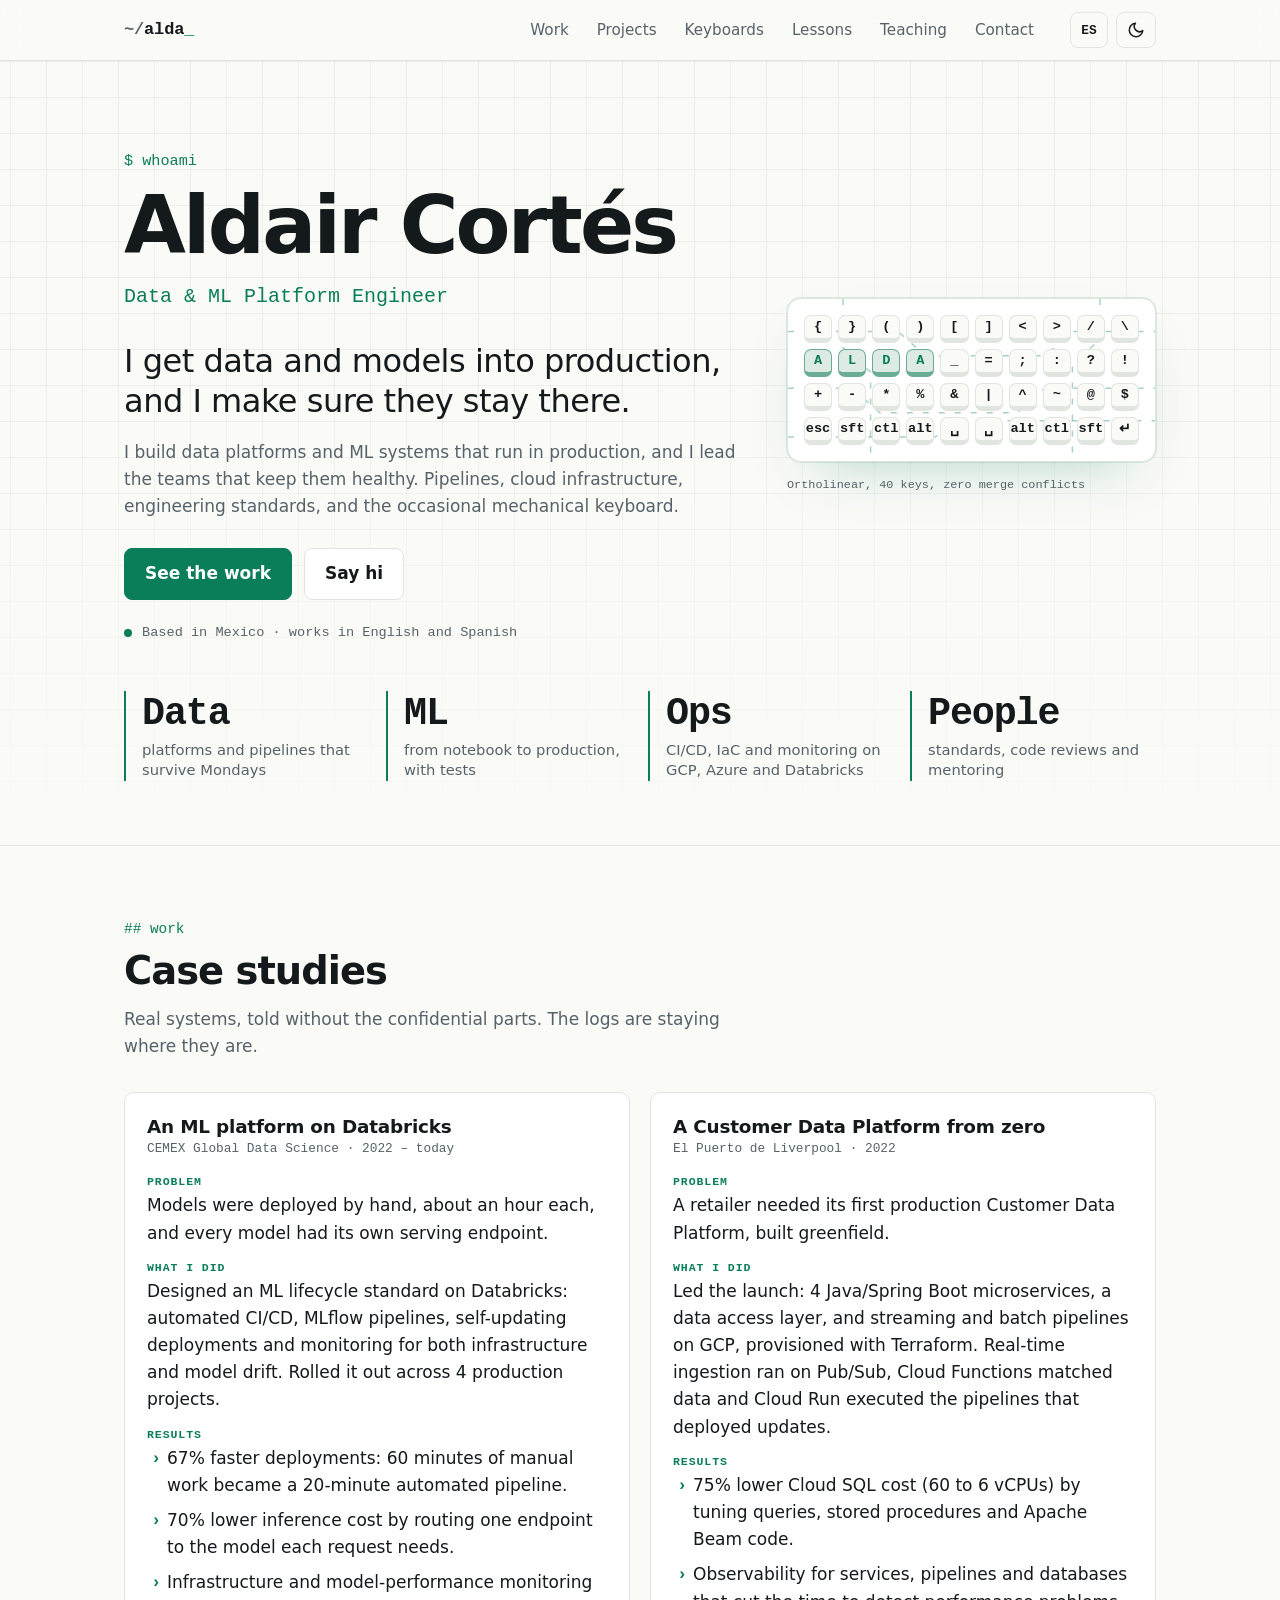
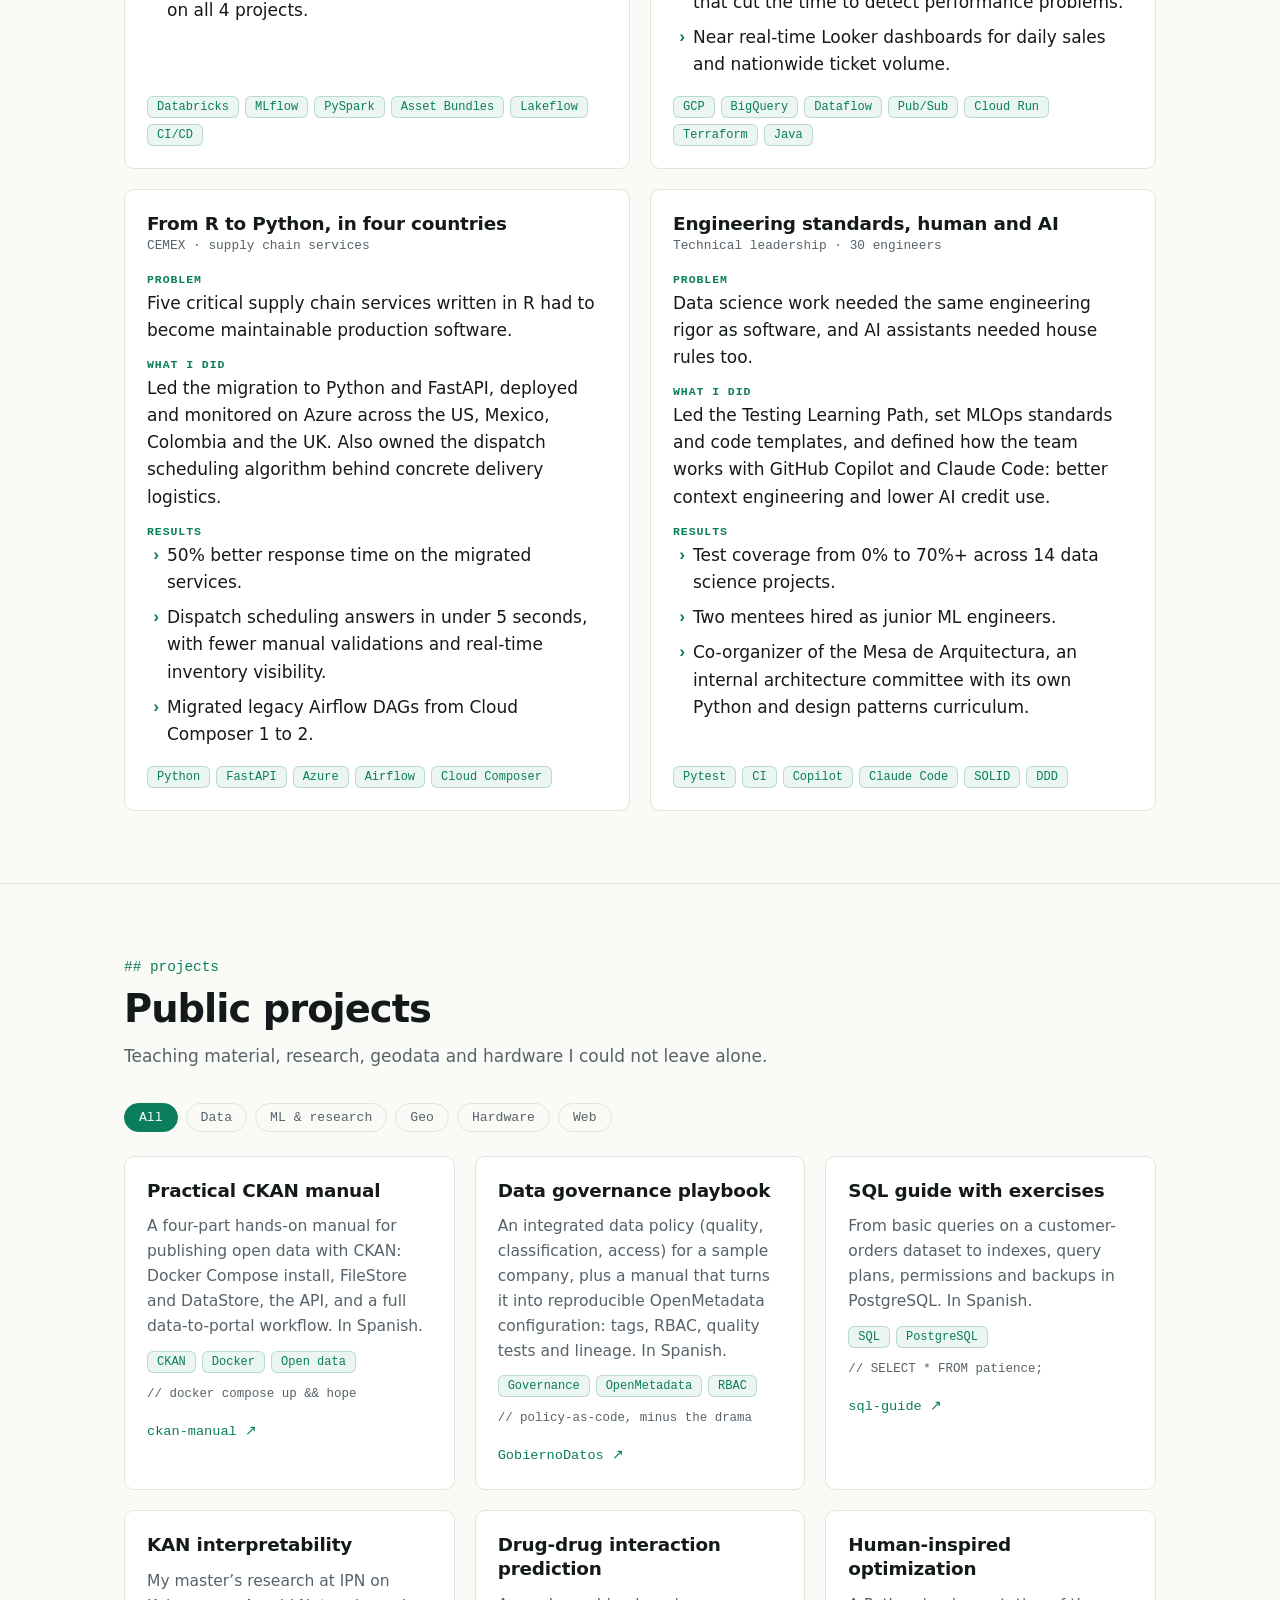
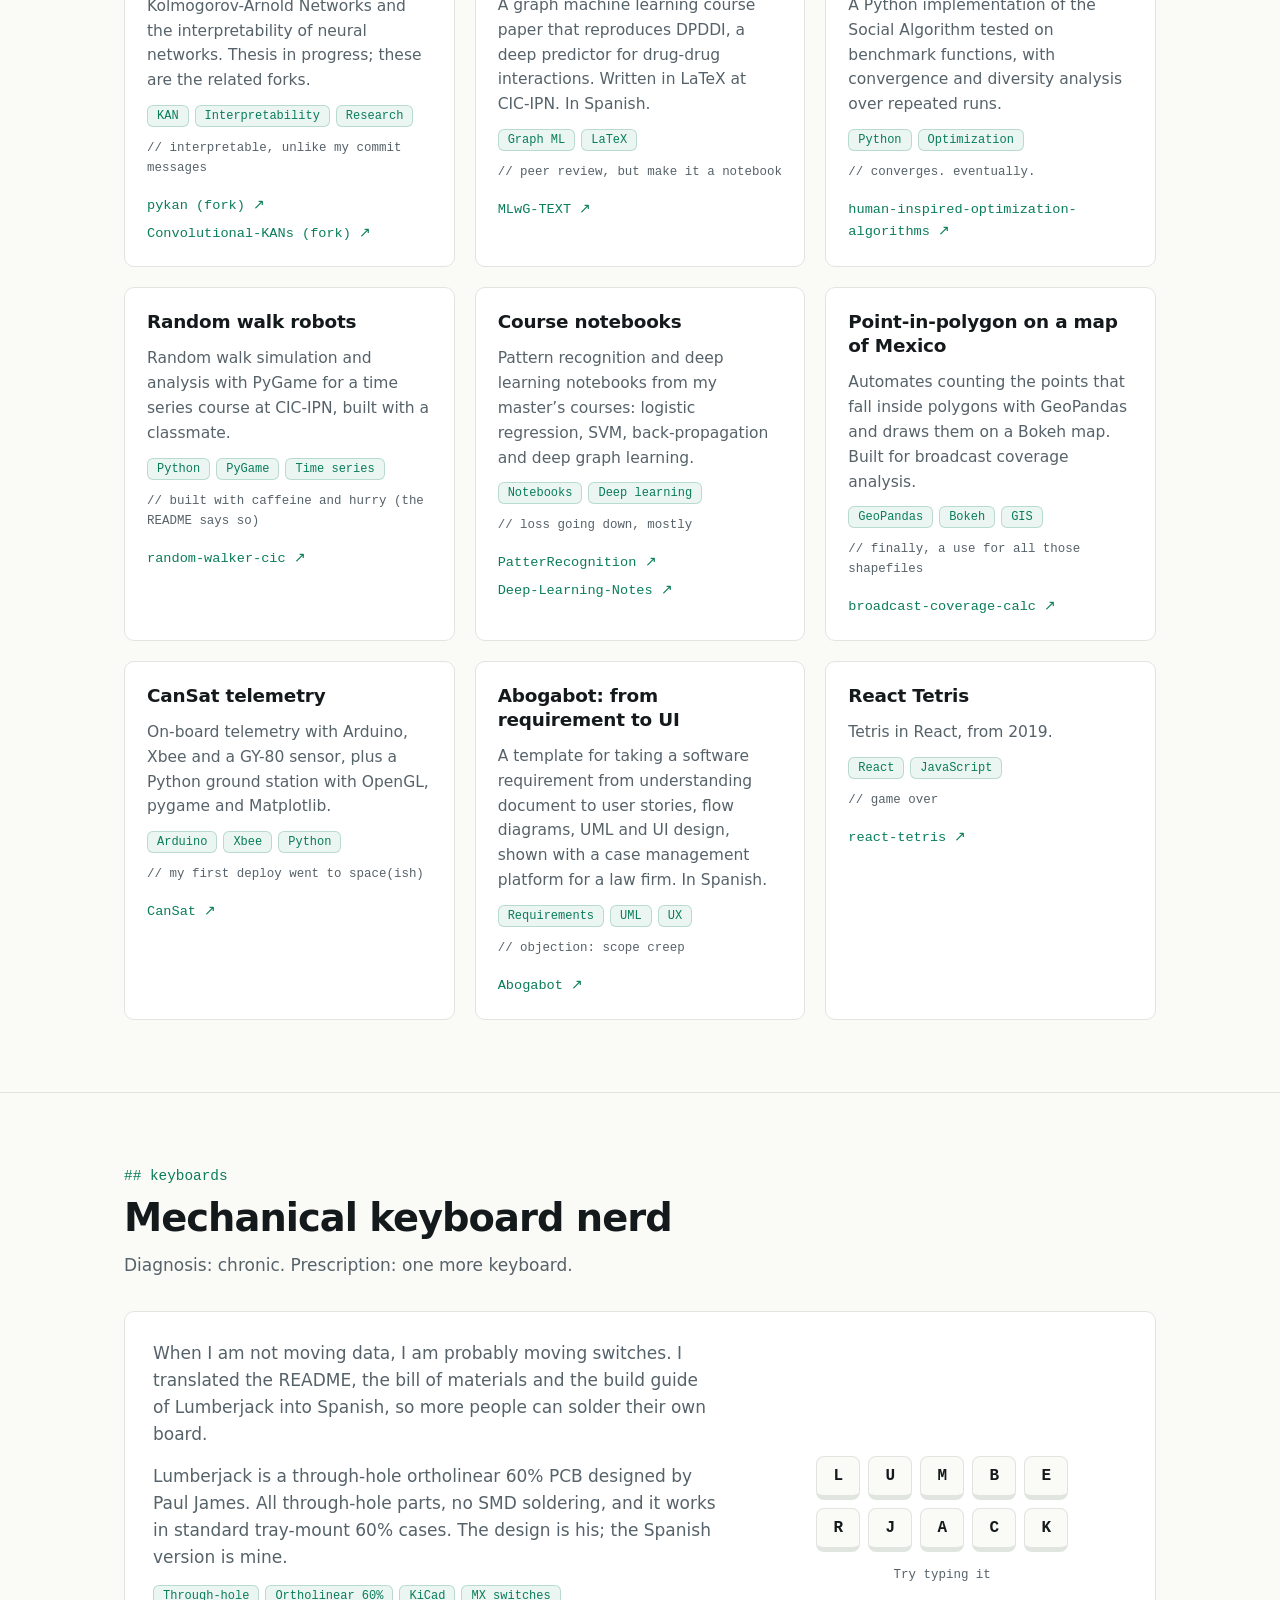
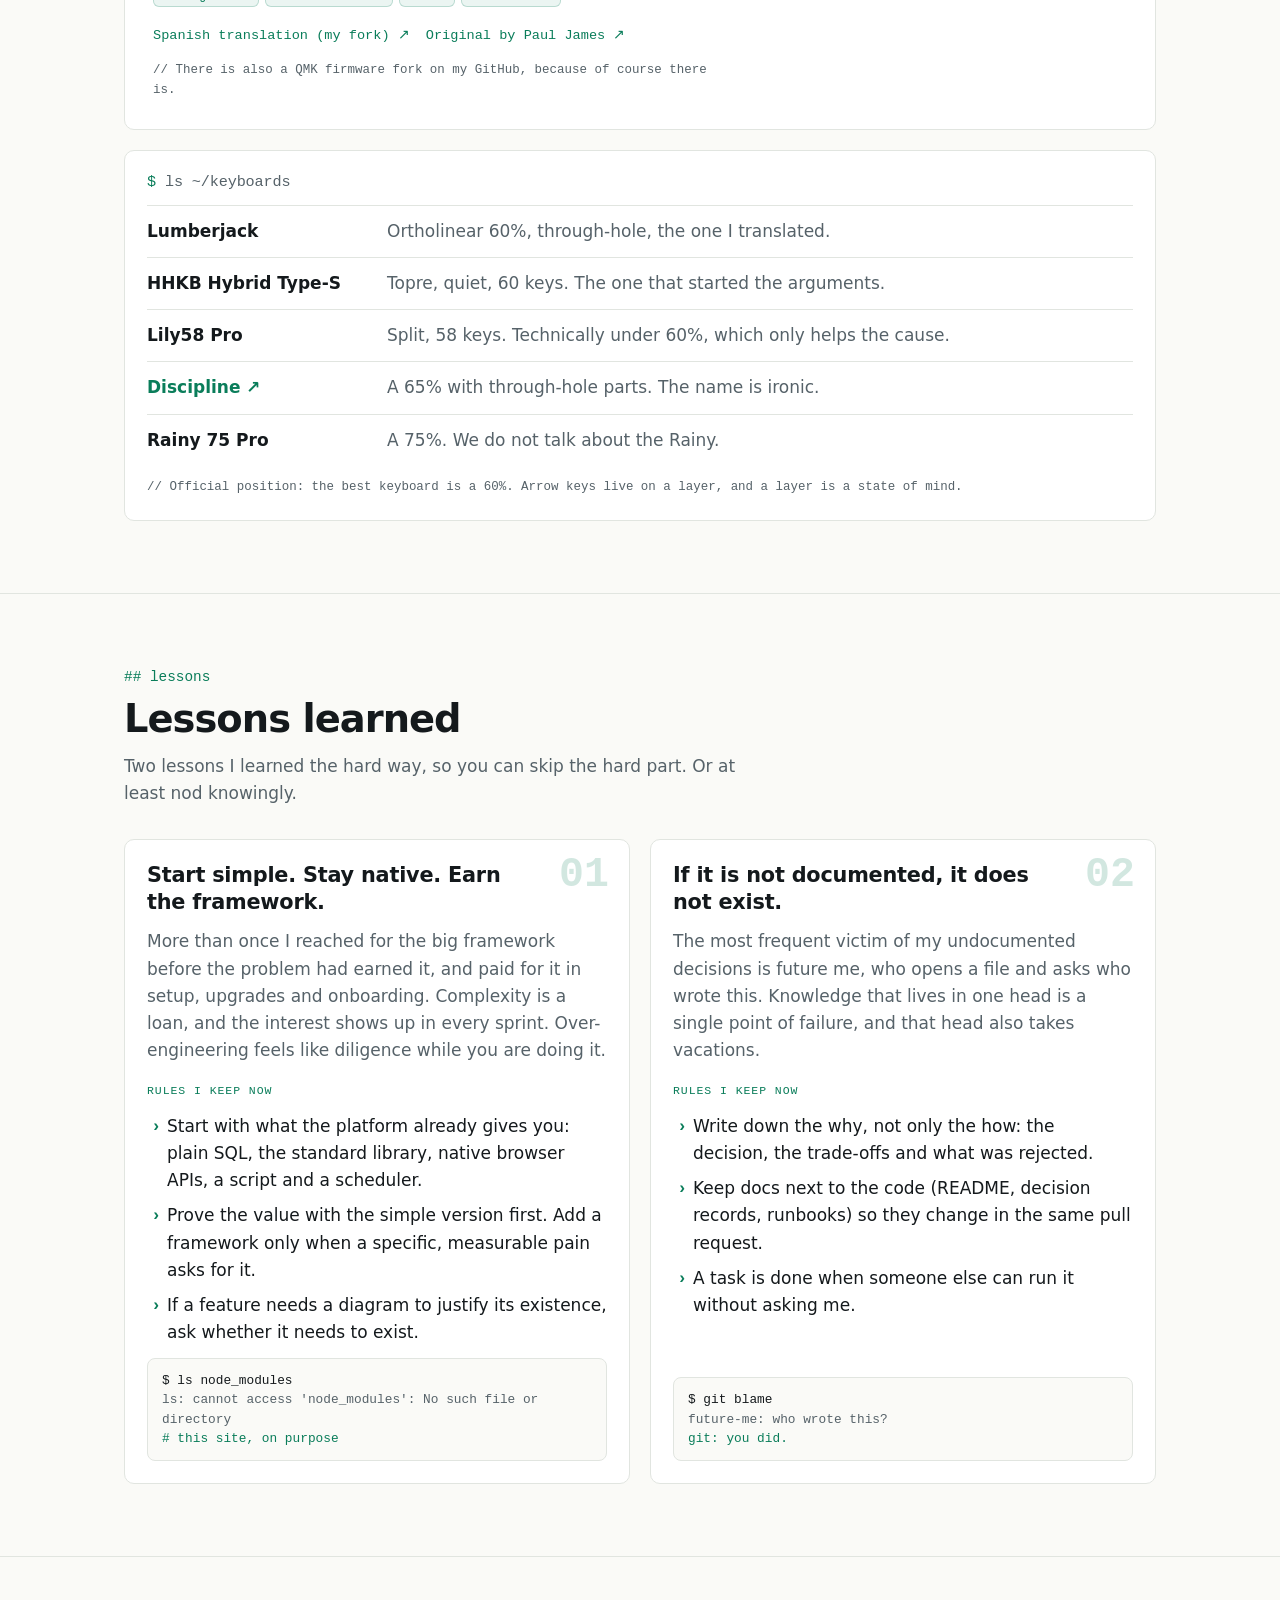
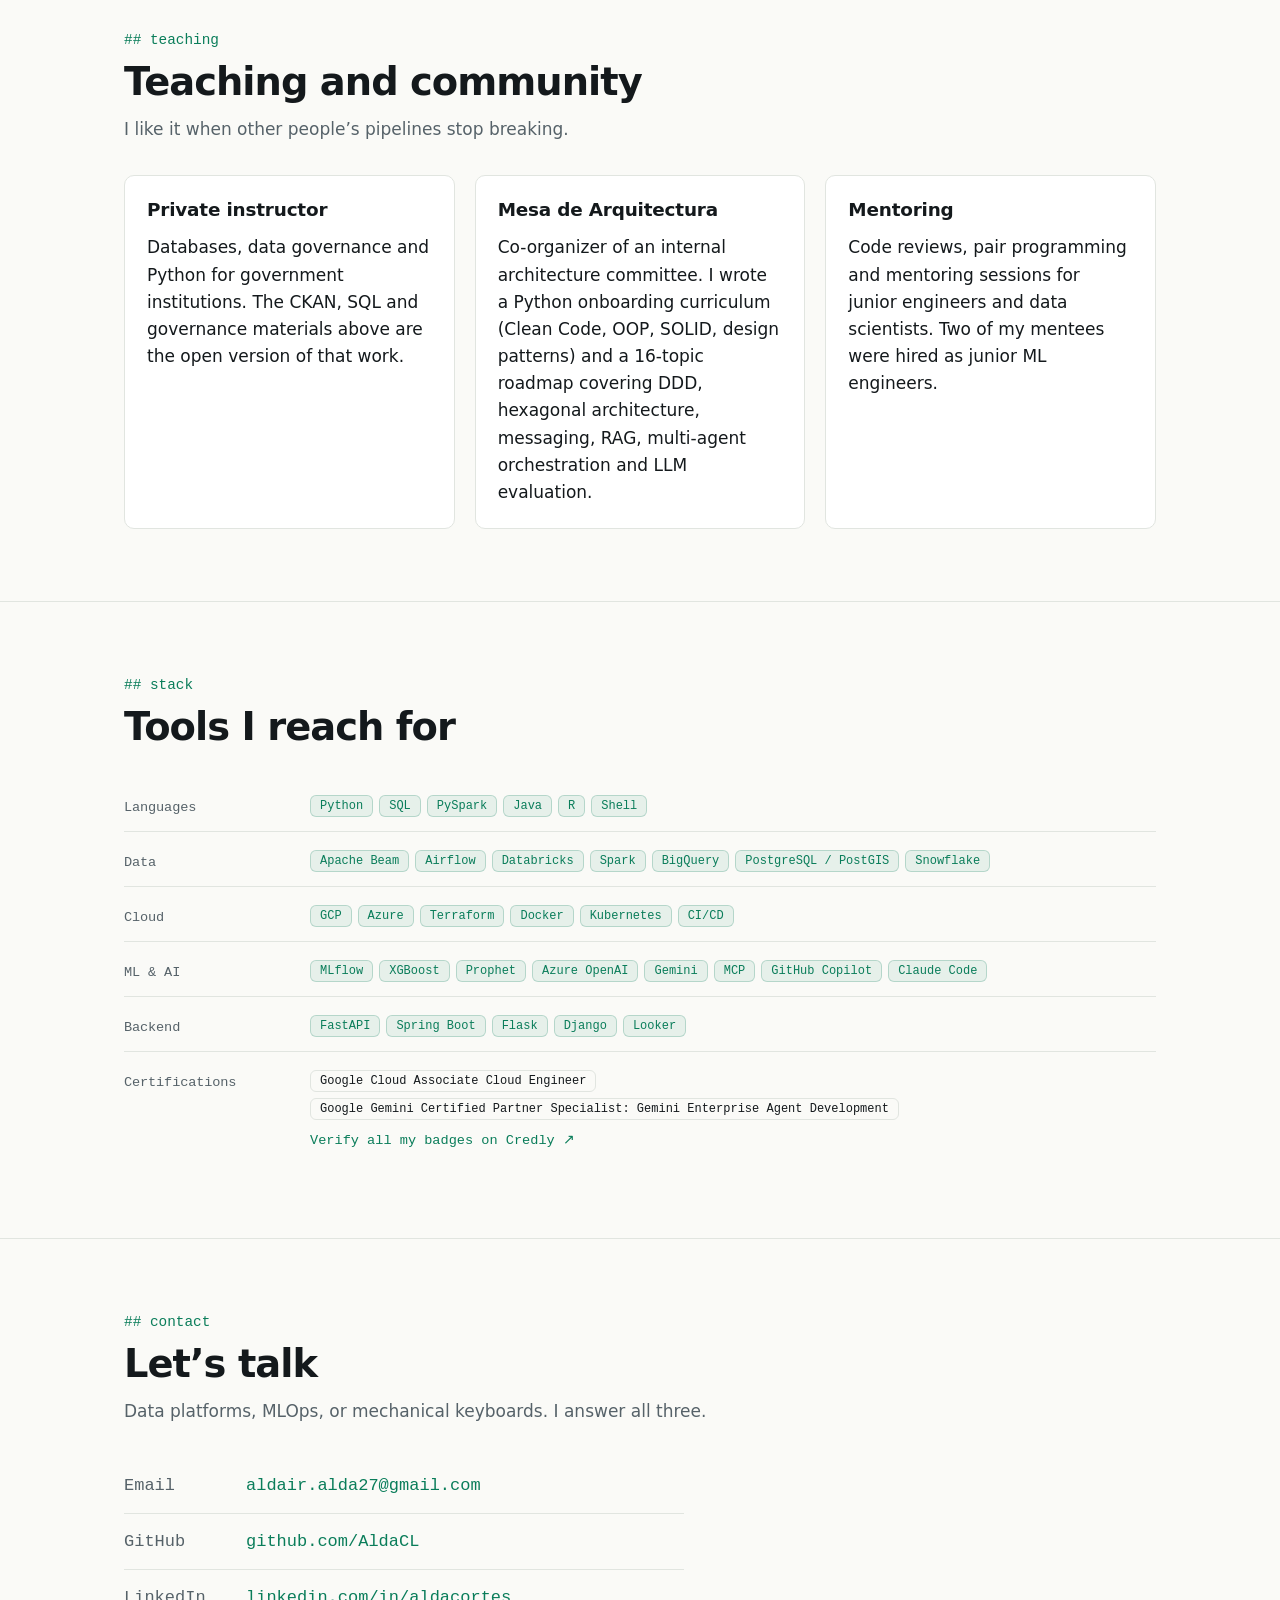
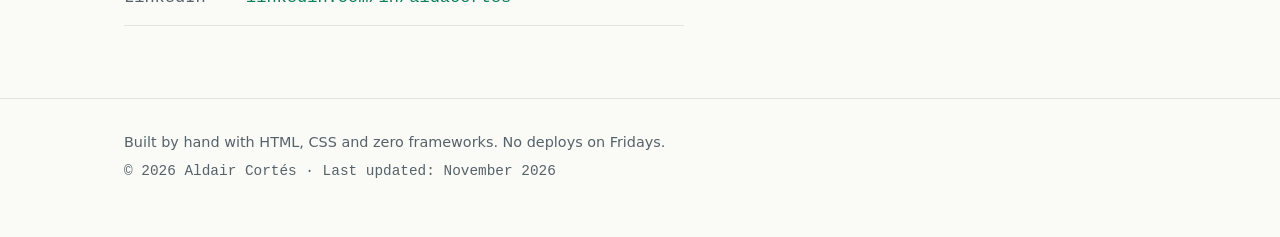
==== commit 5c1109ed: "Link certifications to the public Credly profile Co-Authored-By: Claude Sonnet 5.5 <noreply@anthropi" ====
--- a/index.html
+++ b/index.html
@@ -20,7 +20,7 @@
 <link rel="icon" href="assets/favicon.svg" type="image/svg+xml">
 <script>(function(){try{var t=localStorage.getItem('theme');if(!t){t=matchMedia('(prefers-color-scheme: light)').matches?'light':'dark';}document.documentElement.setAttribute('data-theme',t);}catch(e){}})();</script>
 <link rel="stylesheet" href="assets/styles.css">
-<script type="application/ld+json">{"@context":"https://schema.org","@type":"Person","name":"Aldair Cortés","url":"https://aldacl.github.io/","jobTitle":"Data & ML Platform Engineer","sameAs":["https://github.com/AldaCL","https://linkedin.com/in/aldacortes"],"knowsAbout":["Data engineering","MLOps","Databricks","Google Cloud","Azure","Python","Data governance"]}</script>
+<script type="application/ld+json">{"@context":"https://schema.org","@type":"Person","name":"Aldair Cortés","url":"https://aldacl.github.io/","jobTitle":"Data & ML Platform Engineer","sameAs":["https://github.com/AldaCL","https://linkedin.com/in/aldacortes","https://www.credly.com/users/aldair-cortes/badges"],"knowsAbout":["Data engineering","MLOps","Databricks","Google Cloud","Azure","Python","Data governance"]}</script>
 </head>
 <body>
 <a class="skip" href="#main">Skip to content</a>
@@ -328,7 +328,7 @@
       <div class="stack-row"><h3 class="mono">Cloud</h3><ul class="chips "><li>GCP</li><li>Azure</li><li>Terraform</li><li>Docker</li><li>Kubernetes</li><li>CI/CD</li></ul></div>
       <div class="stack-row"><h3 class="mono">ML &amp; AI</h3><ul class="chips "><li>MLflow</li><li>XGBoost</li><li>Prophet</li><li>Azure OpenAI</li><li>Gemini</li><li>MCP</li><li>GitHub Copilot</li><li>Claude Code</li></ul></div>
       <div class="stack-row"><h3 class="mono">Backend</h3><ul class="chips "><li>FastAPI</li><li>Spring Boot</li><li>Flask</li><li>Django</li><li>Looker</li></ul></div>
-      <div class="stack-row"><h3 class="mono">Certifications</h3><ul class="chips certs"><li>Google Cloud Associate Cloud Engineer</li><li>Google Gemini Certified Partner Specialist: Gemini Enterprise Agent Development</li></ul></div>
+      <div class="stack-row"><h3 class="mono">Certifications</h3><div class="certs-col"><ul class="chips certs"><li><a href="https://www.credly.com/users/aldair-cortes/badges" target="_blank" rel="noopener noreferrer">Google Cloud Associate Cloud Engineer</a></li><li><a href="https://www.credly.com/users/aldair-cortes/badges" target="_blank" rel="noopener noreferrer">Google Gemini Certified Partner Specialist: Gemini Enterprise Agent Development</a></li></ul><p class="links mono"><a href="https://www.credly.com/users/aldair-cortes/badges" target="_blank" rel="noopener noreferrer">Verify all my badges on Credly<span aria-hidden="true"> ↗</span></a></p></div></div>
     </div>
     </div>
   </section>
--- a/assets/styles.css
+++ b/assets/styles.css
@@ -253,6 +253,11 @@
   padding: 3px 9px; border-radius: 6px;
 }
 .chips.certs li { color: var(--fg); background: transparent; border-color: var(--line); }
+.chips.certs a { text-decoration: none; color: inherit; }
+.chips.certs li:hover { border-color: var(--accent); }
+.chips.certs li:hover a { color: var(--accent); }
+.certs-col { display: grid; gap: 10px; }
+.certs-col .links { margin: 0; padding: 0; }
 
 .project p:not(.note):not(.links) { color: var(--muted); font-size: 0.97rem; }
 .note { font-size: 0.78rem; color: var(--muted); }
